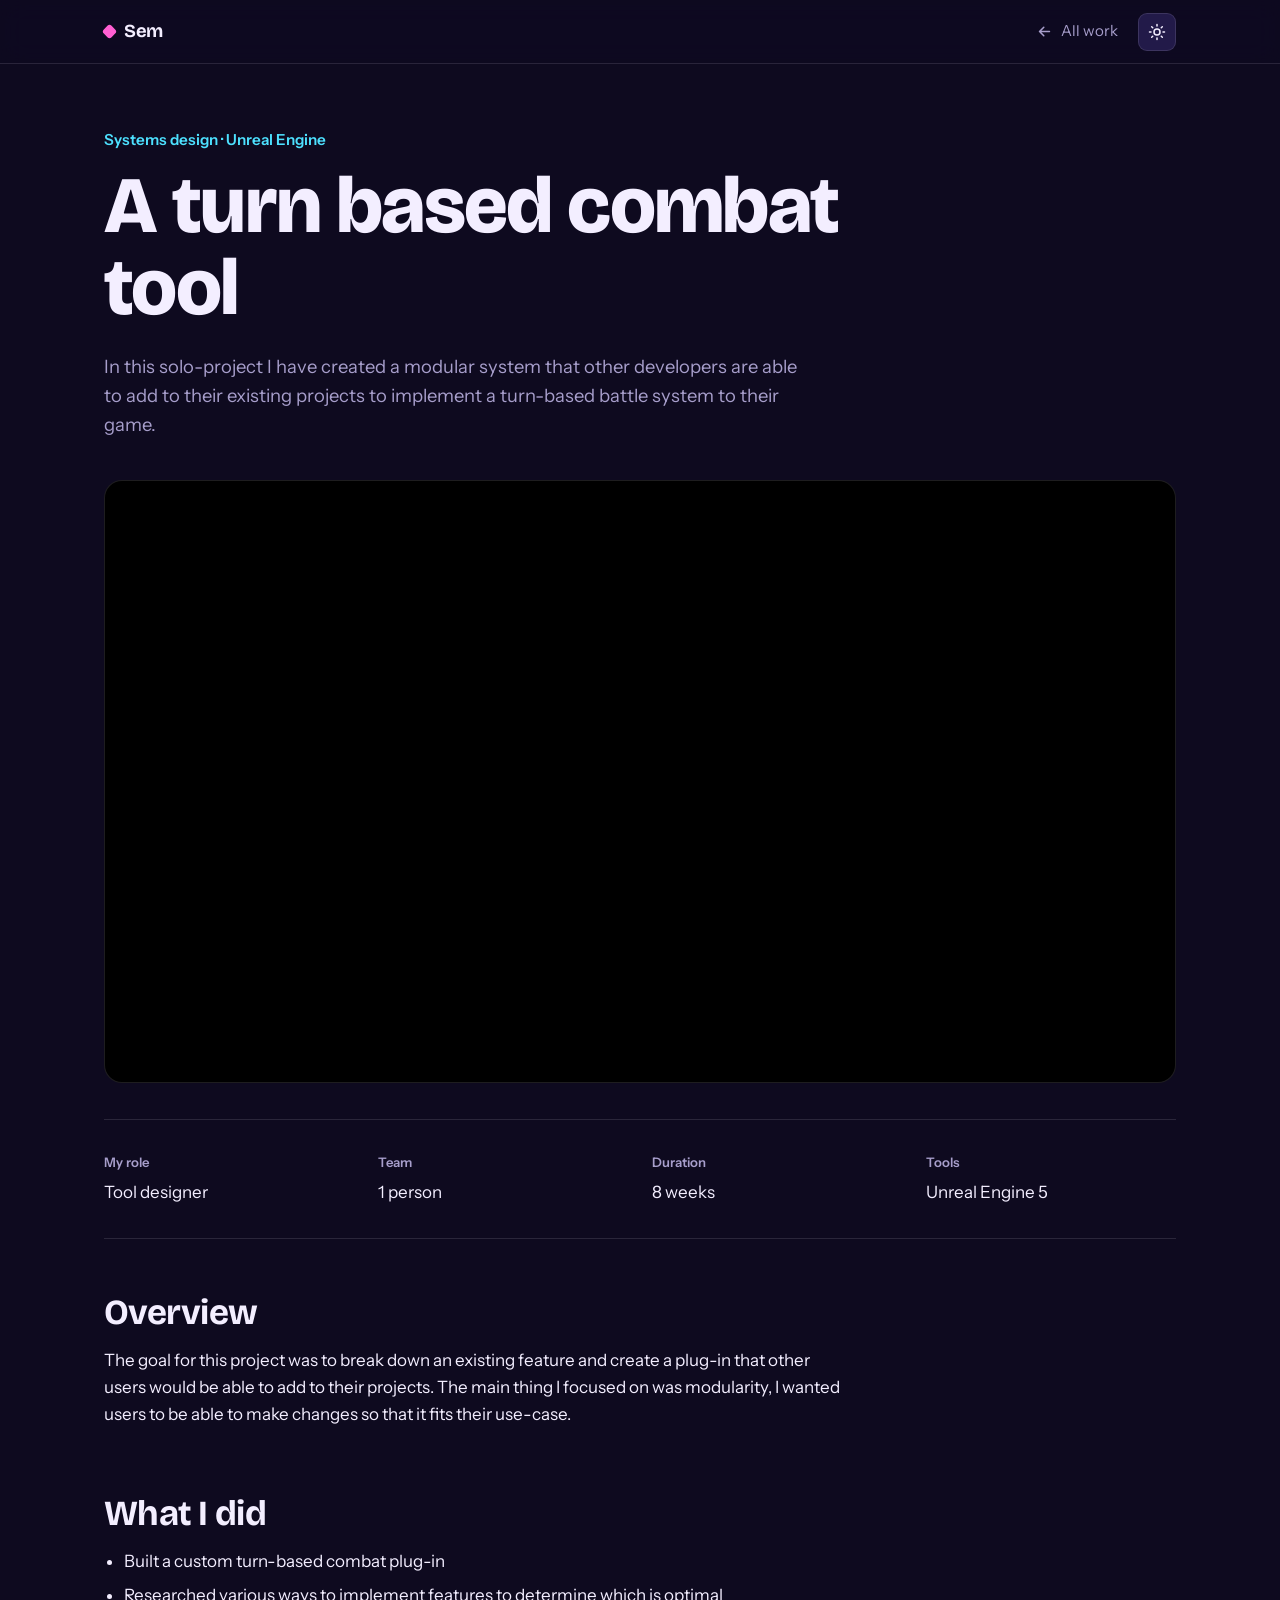
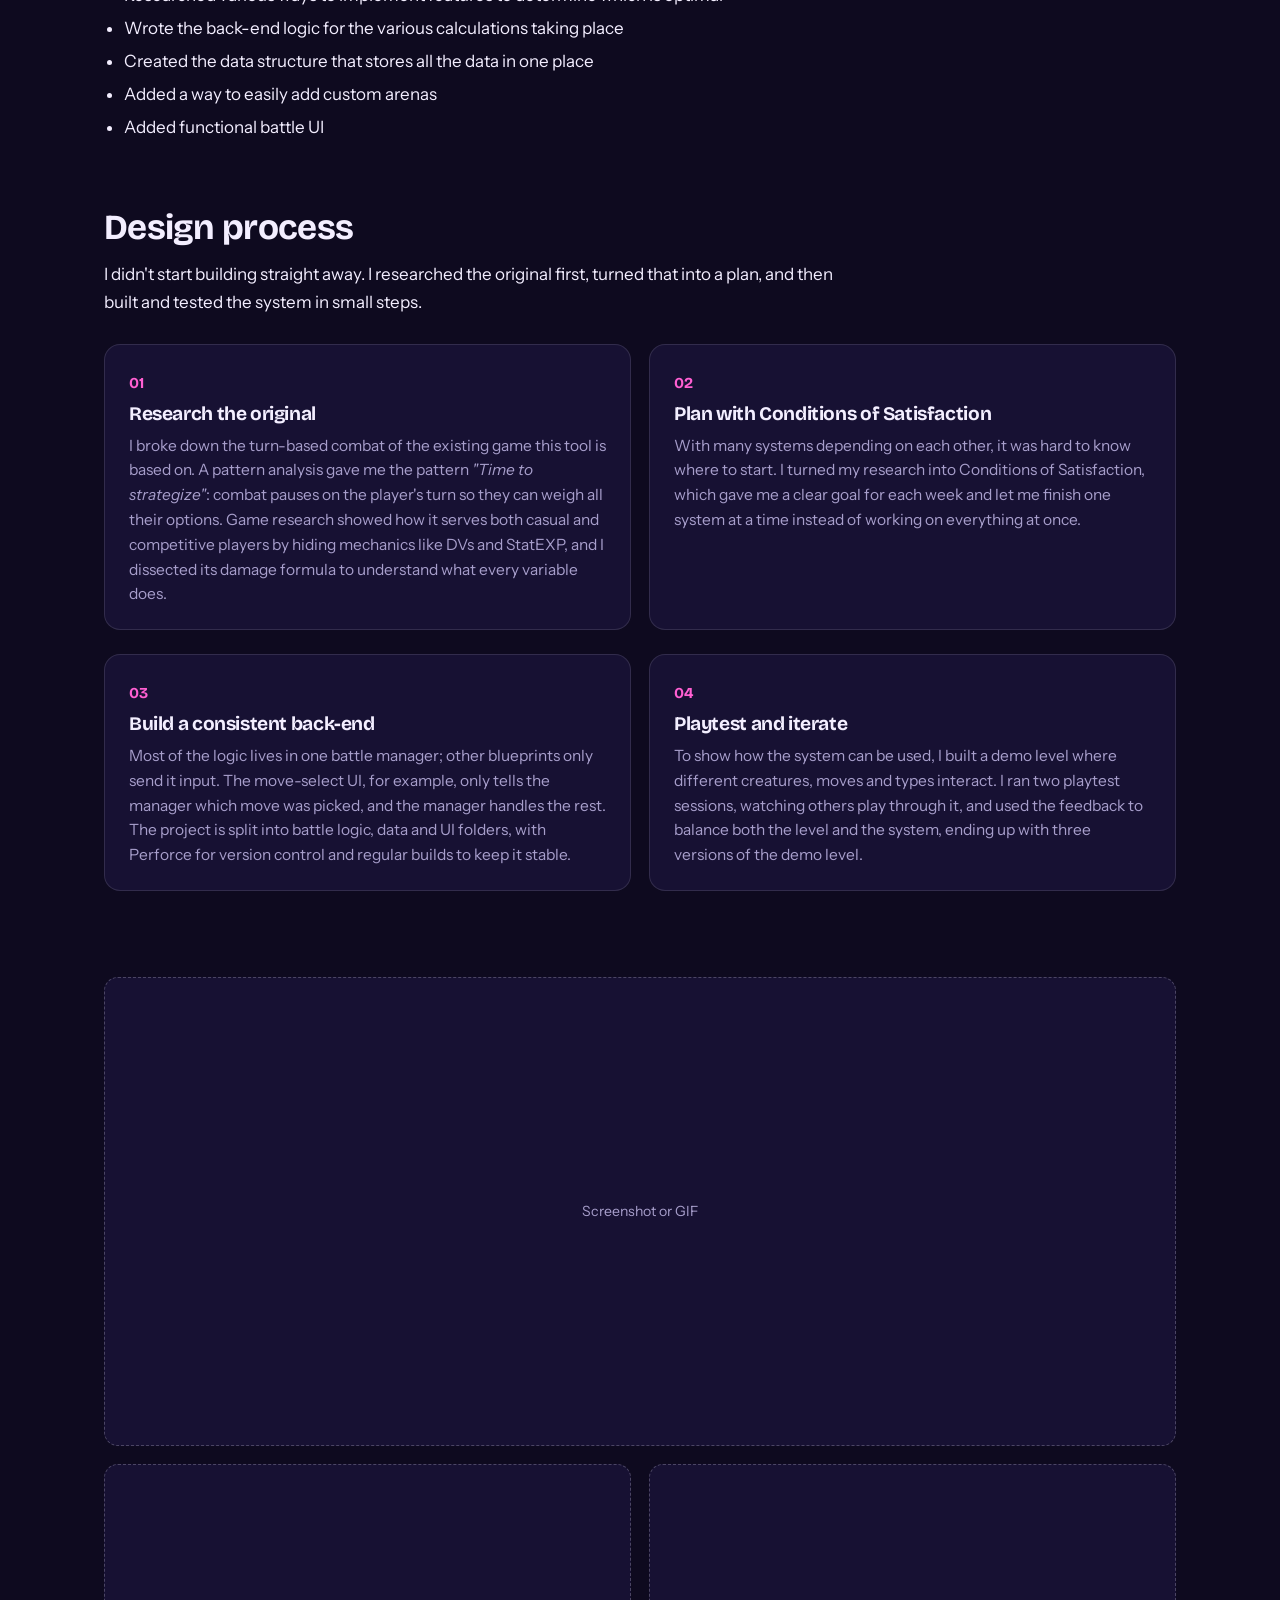
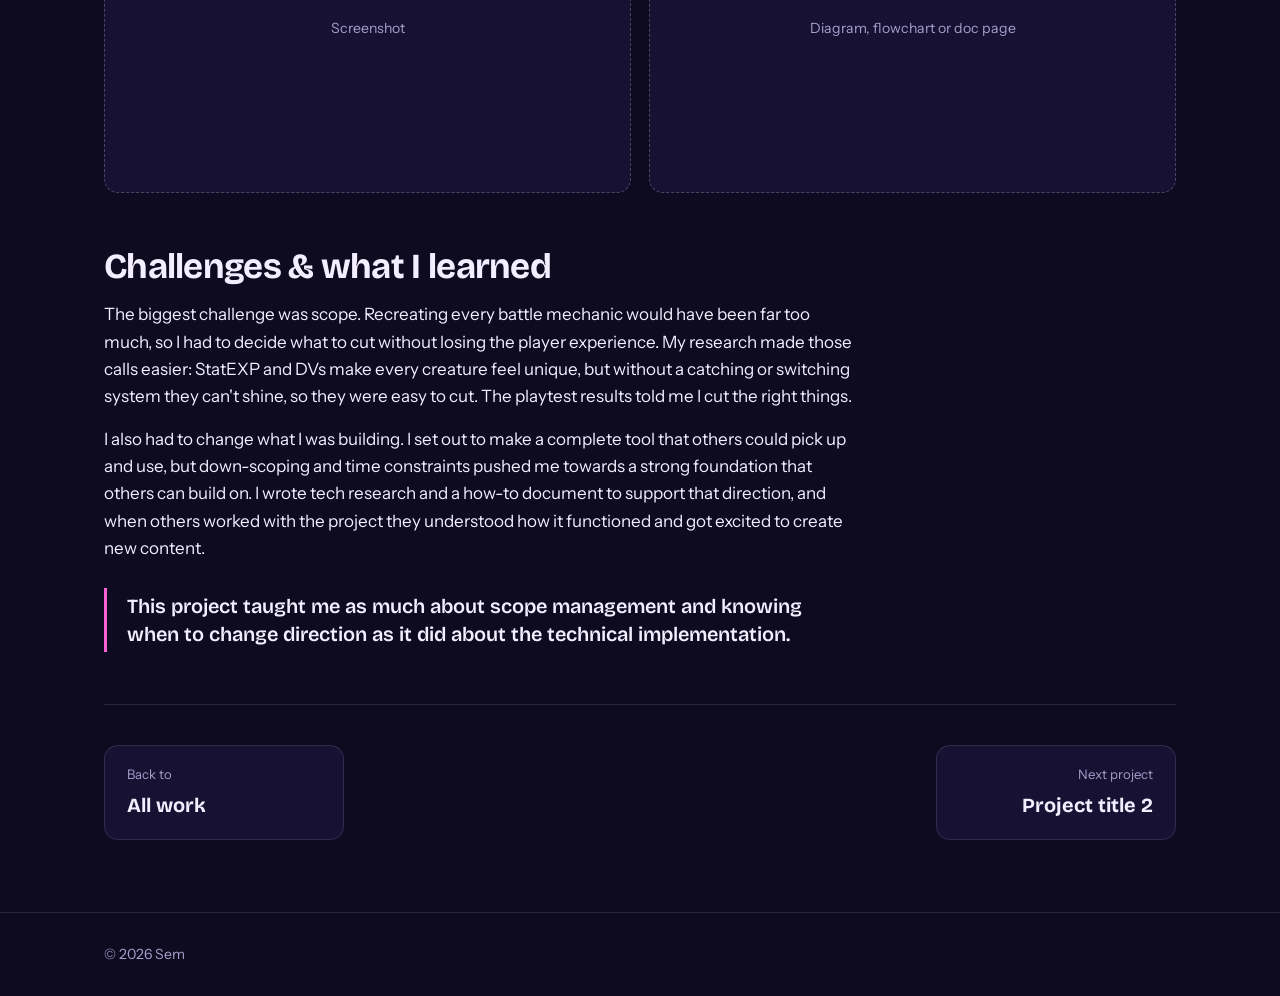
==== projects/project-1.html @ 0ec5f289 "Project 1: write Design process and Challenges sections Co-Authored-By: Claude Opus 5.5 <noreply@ant" ====
<!DOCTYPE html>
<html lang="en" data-theme="dark">
<head>
<meta charset="UTF-8">
<meta name="viewport" content="width=device-width, initial-scale=1, viewport-fit=cover">
<!-- [EDIT] tab title -->
<title>A turn based combat tool — Sem</title>
<link rel="preconnect" href="https://fonts.googleapis.com">
<link rel="preconnect" href="https://fonts.gstatic.com" crossorigin>
<link href="https://fonts.googleapis.com/css2?family=Bricolage+Grotesque:opsz,wght@12..96,400..800&family=Instrument+Sans:ital,wght@0,400..600;1,400..500&display=swap" rel="stylesheet">
<link rel="stylesheet" href="../style.css">
</head>
<body>

<nav class="nav">
  <div class="wrap">
    <a href="../index.html" class="brand"><span class="mark"></span>Sem</a>
    <div style="display:flex;align-items:center;gap:8px">
      <a href="../index.html#work" class="back"><svg viewBox="0 0 24 24" fill="none" stroke="currentColor" stroke-width="2.2" stroke-linecap="round" stroke-linejoin="round"><path d="M19 12H5M11 18l-6-6 6-6"/></svg>All work</a>
      <button class="theme-btn" id="themeBtn" aria-label="Switch colour theme" title="Switch theme"></button>
    </div>
  </div>
</nav>

<main class="wrap">

  <header class="p-hero">
    <!-- [EDIT] discipline / engine -->
    <span class="p-role">Systems design · Unreal Engine</span>
    <!-- [EDIT] project name -->
    <h1>A turn based combat tool</h1>
    <!-- [EDIT] one-paragraph pitch: what it is and why it's interesting -->
    <p class="p-intro">In this solo-project I have created a modular system that other developers are able to add to their existing projects to implement a turn-based battle system to their game.</p>
  </header>

  <!-- [EDIT] cover: replace the text with <img src="../images/project-1-cover.jpg" alt="...">
       or a YouTube embed: <iframe src="https://www.youtube.com/embed/VIDEO_ID" allowfullscreen></iframe> -->
  <div class="p-cover p-video">
    <iframe src="https://www.youtube-nocookie.com/embed/pBOzh8faXiA" title="Combat tool video" loading="lazy"
      allow="accelerometer; autoplay; clipboard-write; encrypted-media; gyroscope; picture-in-picture; web-share"
      referrerpolicy="strict-origin-when-cross-origin" allowfullscreen></iframe>
  </div>

  <!-- [EDIT] quick facts -->
  <div class="p-meta">
    <div><h4>My role</h4><p>Tool designer</p></div>
    <div><h4>Team</h4><p>1 person</p></div>
    <div><h4>Duration</h4><p>8 weeks</p></div>
    <div><h4>Tools</h4><p>Unreal Engine 5</p></div>
  </div>

  <div class="p-body">

    <section class="p-block">
      <h2>Overview</h2>
      <!-- [EDIT] -->
      <p>The goal for this project was to break down an existing feature and create a plug-in that other users would be able to add to their projects. The main thing I focused on was modularity, I wanted users to be able to make changes so that it fits their use-case.</p>
    </section>

    <section class="p-block">
      <h2>What I did</h2>
      <!-- [EDIT] be specific about your own contribution, especially on team projects -->
      <ul>
        <li>Built a custom turn-based combat plug-in</li>
        <li>Researched various ways to implement features to determine which is optimal</li>
        <li>Wrote the back-end logic for the various calculations taking place</li>
        <li>Created the data structure that stores all the data in one place</li>
        <li>Added a way to easily add custom arenas</li>
        <li>Added functional battle UI</li>
      </ul>
    </section>

    <section class="p-block p-wide">
      <h2>Design process</h2>
      <p>I didn't start building straight away. I researched the original first, turned that into a plan, and then built and tested the system in small steps.</p>
      <ol class="steps">
        <li class="step">
          <span class="step-num">01</span>
          <h3>Research the original</h3>
          <p>I broke down the turn-based combat of the existing game this tool is based on. A pattern analysis gave me the pattern <em>"Time to strategize"</em>: combat pauses on the player's turn so they can weigh all their options. Game research showed how it serves both casual and competitive players by hiding mechanics like DVs and StatEXP, and I dissected its damage formula to understand what every variable does.</p>
        </li>
        <li class="step">
          <span class="step-num">02</span>
          <h3>Plan with Conditions of Satisfaction</h3>
          <p>With many systems depending on each other, it was hard to know where to start. I turned my research into Conditions of Satisfaction, which gave me a clear goal for each week and let me finish one system at a time instead of working on everything at once.</p>
        </li>
        <li class="step">
          <span class="step-num">03</span>
          <h3>Build a consistent back-end</h3>
          <p>Most of the logic lives in one battle manager; other blueprints only send it input. The move-select UI, for example, only tells the manager which move was picked, and the manager handles the rest. The project is split into battle logic, data and UI folders, with Perforce for version control and regular builds to keep it stable.</p>
        </li>
        <li class="step">
          <span class="step-num">04</span>
          <h3>Playtest and iterate</h3>
          <p>To show how the system can be used, I built a demo level where different creatures, moves and types interact. I ran two playtest sessions, watching others play through it, and used the feedback to balance both the level and the system, ending up with three versions of the demo level.</p>
        </li>
      </ol>
    </section>

  </div>

  <!-- [EDIT] screenshots: replace each placeholder text with <img src="../images/..." alt="..."> -->
  <div class="gallery">
    <div class="shot wide">Screenshot or GIF</div>
    <div class="shot">Screenshot</div>
    <div class="shot">Diagram, flowchart or doc page</div>
  </div>

  <section class="p-block">
    <h2>Challenges &amp; what I learned</h2>
    <!-- [EDIT] -->
    <p>The biggest challenge was scope. Recreating every battle mechanic would have been far too much, so I had to decide what to cut without losing the player experience. My research made those calls easier: StatEXP and DVs make every creature feel unique, but without a catching or switching system they can't shine, so they were easy to cut. The playtest results told me I cut the right things.</p>
    <p>I also had to change what I was building. I set out to make a complete tool that others could pick up and use, but down-scoping and time constraints pushed me towards a strong foundation that others can build on. I wrote tech research and a how-to document to support that direction, and when others worked with the project they understood how it functioned and got excited to create new content.</p>
    <blockquote class="takeaway">This project taught me as much about scope management and knowing when to change direction as it did about the technical implementation.</blockquote>
  </section>

  <div class="next">
    <a href="../index.html#work"><small>Back to</small><strong>All work</strong></a>
    <a href="project-2.html" style="text-align:right"><small>Next project</small><strong>Project title 2</strong></a>
  </div>

</main>

<footer class="footer">
  <div class="wrap"><span>© <span id="year"></span> Sem</span></div>
</footer>

<script>
(function(){
  var root=document.documentElement, btn=document.getElementById('themeBtn');
  var sun='<svg viewBox="0 0 24 24" fill="none" stroke="currentColor" stroke-width="2" stroke-linecap="round"><circle cx="12" cy="12" r="4"/><path d="M12 2v2M12 20v2M4.9 4.9l1.4 1.4M17.7 17.7l1.4 1.4M2 12h2M20 12h2M4.9 19.1l1.4-1.4M17.7 6.3l1.4-1.4"/></svg>';
  var moon='<svg viewBox="0 0 24 24" fill="none" stroke="currentColor" stroke-width="2" stroke-linecap="round" stroke-linejoin="round"><path d="M21 12.8A9 9 0 1 1 11.2 3a7 7 0 0 0 9.8 9.8Z"/></svg>';
  function cur(){return root.getAttribute('data-theme')||(matchMedia('(prefers-color-scheme: dark)').matches?'dark':'light');}
  function paint(){btn.innerHTML=cur()==='dark'?sun:moon;}
  try{var s=localStorage.getItem('theme');if(s)root.setAttribute('data-theme',s);}catch(e){}
  paint();
  btn.addEventListener('click',function(){var n=cur()==='dark'?'light':'dark';root.setAttribute('data-theme',n);try{localStorage.setItem('theme',n);}catch(e){}paint();});
  document.getElementById('year').textContent=new Date().getFullYear();
})();
</script>
</body>
</html>
---- style.css ----
/* ---------- Theme tokens ---------- */
:root{
  /* light is the base */
  --ink:#f6f3ff;
  --surface:#ffffff;
  --surface-2:#ece6fb;
  --text:#1a1433;
  --muted:#645c85;
  --line:rgba(26,20,51,.12);
  --line-strong:rgba(26,20,51,.22);
  --accent:#c21b8f;
  --accent-2:#07708a;
  --accent-ink:#ffffff;
  --dot:rgba(194,27,143,.5);
  --dot-dim:rgba(26,20,51,.14);

  --font-display:"Bricolage Grotesque",system-ui,sans-serif;
  --font-body:"Instrument Sans",system-ui,sans-serif;
  --wrap:1120px;
  --nav-h:64px;
}
@media (prefers-color-scheme:dark){
  :root:not([data-theme="light"]){
    --ink:#0e0a1f;
    --surface:#171133;
    --surface-2:#221a49;
    --text:#f3eeff;
    --muted:#a79ecb;
    --line:rgba(243,238,255,.12);
    --line-strong:rgba(243,238,255,.24);
    --accent:#ff5fd2;
    --accent-2:#4de1ff;
    --accent-ink:#0e0a1f;
    --dot:rgba(255,95,210,.6);
    --dot-dim:rgba(243,238,255,.13);
  }
}
:root[data-theme="dark"]{
  --ink:#0e0a1f;
  --surface:#171133;
  --surface-2:#221a49;
  --text:#f3eeff;
  --muted:#a79ecb;
  --line:rgba(243,238,255,.12);
  --line-strong:rgba(243,238,255,.24);
  --accent:#ff5fd2;
  --accent-2:#4de1ff;
  --accent-ink:#0e0a1f;
  --dot:rgba(255,95,210,.6);
  --dot-dim:rgba(243,238,255,.13);
}

/* ---------- Base ---------- */
*{box-sizing:border-box}
:root{
  box-sizing:border-box;
  padding-top:env(safe-area-inset-top,0px);
  padding-bottom:env(safe-area-inset-bottom,0px);
}
html{scroll-behavior:smooth;scroll-padding-top:calc(var(--nav-h) + env(safe-area-inset-top,0px) + 8px);-webkit-text-size-adjust:100%}
body{
  margin:0;
  background:var(--ink);
  color:var(--text);
  font-family:var(--font-body);
  font-size:17px;
  line-height:1.6;
  -webkit-font-smoothing:antialiased;
  overflow-x:hidden;
}
h1,h2,h3{font-family:var(--font-display);font-weight:700;line-height:1.02;letter-spacing:-.02em;margin:0}
a{color:inherit;text-decoration:none}
img{max-width:100%}
.wrap{width:100%;max-width:var(--wrap);margin:0 auto;padding:0 24px}
::selection{background:var(--accent);color:var(--accent-ink)}
:focus-visible{outline:2.5px solid var(--accent-2);outline-offset:3px;border-radius:4px}

/* ---------- Nav ---------- */
.nav{
  position:sticky;top:env(safe-area-inset-top,0px);z-index:50;
  height:var(--nav-h);
  display:flex;align-items:center;
  backdrop-filter:saturate(140%) blur(12px);
  -webkit-backdrop-filter:saturate(140%) blur(12px);
  background:color-mix(in srgb,var(--ink) 78%,transparent);
  border-bottom:1px solid var(--line);
}
.nav .wrap{display:flex;align-items:center;justify-content:space-between;gap:16px}
.brand{font-family:var(--font-display);font-weight:700;font-size:1.15rem;letter-spacing:-.02em;display:flex;align-items:center;gap:9px}
.brand .mark{width:11px;height:11px;border-radius:3px;background:var(--accent);transform:rotate(45deg)}
.nav-links{display:flex;align-items:center;gap:4px}
.nav-links a{
  font-size:.94rem;color:var(--muted);padding:8px 12px;border-radius:8px;transition:color .18s,background .18s;
}
.nav-links a:hover{color:var(--text);background:var(--surface-2)}
.nav-links a.active{color:var(--text)}
.nav-links a.active::after{content:"";display:block;height:2px;margin-top:3px;border-radius:2px;background:var(--accent)}
.theme-btn{
  display:grid;place-items:center;width:38px;height:38px;border-radius:9px;cursor:pointer;
  background:var(--surface-2);border:1px solid var(--line);color:var(--text);
  transition:border-color .18s,transform .1s;
}
.theme-btn:hover{border-color:var(--line-strong)}
.theme-btn:active{transform:scale(.94)}
.theme-btn svg{width:18px;height:18px}
.nav-toggle{display:none}

/* ---------- Hero ---------- */
.hero{position:relative;min-height:calc(100svh - var(--nav-h));display:flex;align-items:center;overflow:hidden}
#grid{position:absolute;inset:0;width:100%;height:100%;z-index:0;opacity:.9}
.hero .wrap{position:relative;z-index:1;padding-top:48px;padding-bottom:64px}
.hero-avail{
  display:inline-flex;align-items:center;gap:9px;font-size:.86rem;color:var(--muted);
  background:color-mix(in srgb,var(--surface) 70%,transparent);border:1px solid var(--line);
  padding:6px 13px 6px 11px;border-radius:100px;margin-bottom:26px;
}
.hero-avail .pulse{width:8px;height:8px;border-radius:50%;background:#37c26a;box-shadow:0 0 0 0 rgba(55,194,106,.5);animation:pulse 2.4s infinite}
@keyframes pulse{0%{box-shadow:0 0 0 0 rgba(55,194,106,.5)}70%{box-shadow:0 0 0 7px rgba(55,194,106,0)}100%{box-shadow:0 0 0 0 rgba(55,194,106,0)}}
.hero h1{font-size:clamp(3rem,10.5vw,6.6rem);font-weight:800;max-width:12ch}
.hero h1 .role{display:block;color:var(--accent);font-size:clamp(1.6rem,4.7vw,2.9rem);font-weight:600;margin-top:.15em;letter-spacing:-.01em}
.hero-sub{max-width:52ch;color:var(--muted);font-size:1.12rem;margin:26px 0 34px}
.cta-row{display:flex;flex-wrap:wrap;gap:14px}
.btn{
  display:inline-flex;align-items:center;gap:9px;font-family:var(--font-body);font-weight:600;font-size:1rem;
  padding:13px 22px;border-radius:11px;cursor:pointer;border:1px solid transparent;transition:transform .1s,background .18s,border-color .18s;
}
.btn:active{transform:translateY(1px)}
.btn-primary{background:var(--accent);color:var(--accent-ink)}
.btn-primary:hover{background:color-mix(in srgb,var(--accent) 85%,var(--text))}
.btn-ghost{background:transparent;color:var(--text);border-color:var(--line-strong)}
.btn-ghost:hover{border-color:var(--accent);color:var(--accent)}

/* ---------- Section shell ---------- */
.section{padding:96px 0;border-top:1px solid var(--line)}
.section-head{display:flex;align-items:baseline;gap:16px;margin-bottom:44px;flex-wrap:wrap}
.section-num{font-family:var(--font-display);font-weight:700;color:var(--accent-2);font-size:1rem;padding-top:.4em}
.section-head h2{font-size:clamp(2rem,5vw,3.1rem)}

/* ---------- About ---------- */
.about-grid{display:grid;grid-template-columns:300px 1fr;gap:56px;align-items:start}
.portrait{
  position:relative;aspect-ratio:4/5;border-radius:16px;overflow:hidden;border:1px solid var(--line);
  background:
    radial-gradient(120% 90% at 20% 0%,color-mix(in srgb,var(--accent) 32%,transparent),transparent 60%),
    radial-gradient(120% 90% at 100% 100%,color-mix(in srgb,var(--accent-2) 34%,transparent),transparent 55%),
    var(--surface-2);
  display:grid;place-items:center;
}
.portrait img{position:absolute;inset:0;width:100%;height:100%;object-fit:cover;object-position:center}
.portrait .initials{font-family:var(--font-display);font-weight:800;font-size:4.4rem;color:color-mix(in srgb,var(--text) 40%,transparent)}
.portrait .hint{position:absolute;bottom:12px;left:0;right:0;text-align:center;font-size:.78rem;color:var(--muted)}
.about-body p{margin:0 0 18px;max-width:62ch}
.about-body p:last-of-type{margin-bottom:0}
.lead{font-size:1.05rem;color:var(--text)}
/* opening line: scales with the text column so it stays on one line (wraps only on phones) */
.about-body{container-type:inline-size}
.lead-open{display:block;font-size:max(1.1rem,min(1.2rem,2.65cqi));font-weight:500;line-height:1.35;margin-bottom:6px}
.facts{display:grid;grid-template-columns:1fr 1fr;gap:22px 40px;margin-top:34px;padding-top:30px;border-top:1px solid var(--line)}
.fact h4{font-family:var(--font-body);font-weight:600;font-size:.82rem;color:var(--muted);margin:0 0 10px;text-transform:none;letter-spacing:0}
.fact ul{list-style:none;margin:0;padding:0;display:flex;flex-wrap:wrap;gap:8px}
.fact li{font-size:.9rem;background:var(--surface);border:1px solid var(--line);padding:5px 11px;border-radius:8px}
.fact .single{font-size:1rem;color:var(--text)}

/* ---------- Projects ---------- */
.work-grid{display:grid;grid-template-columns:repeat(2,1fr);gap:26px}
.card{
  display:flex;flex-direction:column;border:1px solid var(--line);border-radius:16px;overflow:hidden;
  background:var(--surface);transition:border-color .2s,transform .2s;
}
.card:hover{border-color:var(--line-strong);transform:translateY(-3px)}
.card:hover .thumb .go{opacity:1;transform:translate(0,0)}
.thumb{position:relative;aspect-ratio:16/10;overflow:hidden}
.thumb .go{
  position:absolute;bottom:14px;right:14px;width:42px;height:42px;border-radius:50%;
  background:var(--accent);color:var(--accent-ink);display:grid;place-items:center;
  opacity:0;transform:translate(6px,6px);transition:opacity .22s,transform .22s;
}
.thumb .go svg{width:18px;height:18px}
/* varied thumbnail treatments so cards don't read as identical */
.t1{background:radial-gradient(130% 110% at 15% 15%,#ff5fd2 0%,transparent 55%),radial-gradient(120% 120% at 100% 100%,#4de1ff 0%,transparent 60%),#221a49}
.t2{background:conic-gradient(from 210deg at 70% 30%,#4de1ff,#ff5fd2,#ffa3e6,#4de1ff);filter:saturate(1.05)}
.t3{background:linear-gradient(135deg,#1e3a64,#171133);position:relative}
.t3::after{content:"";position:absolute;inset:0;background-image:radial-gradient(rgba(255,95,210,.45) 1.4px,transparent 1.5px);background-size:16px 16px}
.t4{background:linear-gradient(160deg,#4a1a5e,#171133);position:relative}
.t4::after{content:"";position:absolute;inset:0;background-image:linear-gradient(rgba(77,225,255,.35) 1px,transparent 1px),linear-gradient(90deg,rgba(77,225,255,.35) 1px,transparent 1px);background-size:26px 26px;mask:radial-gradient(120% 90% at 30% 20%,#000,transparent 75%)}
.card-body{padding:22px 22px 24px;display:flex;flex-direction:column;gap:11px;flex:1}
.card-role{font-size:.82rem;color:var(--accent-2);font-weight:600}
.card h3{font-size:1.4rem}
.card p{margin:0;color:var(--muted);font-size:.97rem}
.tags{display:flex;flex-wrap:wrap;gap:7px;margin-top:auto;padding-top:6px}
.tag{font-size:.78rem;color:var(--muted);border:1px solid var(--line);padding:3px 9px;border-radius:6px}

/* ---------- Contact ---------- */
/* ---------- Timeline (newest at top; the line fades out above the latest step) ---------- */
.timeline{list-style:none;margin:0;padding:88px 0 0;position:relative;max-width:720px}
.timeline::before{
  content:"";position:absolute;left:6.5px;top:0;bottom:12px;width:3px;border-radius:3px;
  background:linear-gradient(to bottom,var(--accent),var(--accent-2));
  -webkit-mask-image:linear-gradient(to bottom,transparent,#000 88px);mask-image:linear-gradient(to bottom,transparent,#000 88px);
}
.tl-item{position:relative;padding:0 0 44px 44px}
.tl-item:last-child{padding-bottom:0}
.tl-item::before{
  content:"";position:absolute;left:0;top:4px;width:16px;height:16px;border-radius:50%;
  background:var(--ink);border:2px solid var(--accent-2);
}
.tl-item.now::before{background:var(--accent);border-color:var(--accent);box-shadow:0 0 0 5px color-mix(in srgb,var(--accent) 22%,transparent)}
.tl-date{font-family:var(--font-display);font-weight:700;color:var(--accent);font-size:.95rem}
.tl-type{margin-left:10px;font-size:.75rem;color:var(--muted);border:1px solid var(--line);padding:2px 9px;border-radius:999px;vertical-align:2px}
.tl-item h3{font-size:1.35rem;margin:8px 0 4px}
.tl-org{color:var(--text);margin:0 0 8px;font-weight:500}
.tl-item p:last-child{color:var(--muted);margin:0;max-width:60ch}

.contact{text-align:center}
.contact h2{font-size:clamp(2.2rem,6.5vw,4rem);max-width:34ch;margin:0 auto 18px}
.contact p{color:var(--muted);max-width:60ch;margin:0 auto 34px;font-size:1.08rem}
.socials{display:flex;flex-wrap:wrap;justify-content:center;gap:12px}
.social{
  display:inline-flex;align-items:center;gap:10px;padding:11px 18px;border-radius:11px;
  border:1px solid var(--line);background:var(--surface);font-weight:600;font-size:.96rem;
  transition:border-color .18s,color .18s,transform .1s;
}
.social:hover{border-color:var(--accent);color:var(--accent)}
.social:active{transform:translateY(1px)}
.social svg{width:19px;height:19px;flex:none}

/* ---------- Footer ---------- */
.footer{border-top:1px solid var(--line);padding:30px 0;color:var(--muted);font-size:.88rem}
.footer .wrap{display:flex;justify-content:space-between;align-items:center;flex-wrap:wrap;gap:10px}

/* ---------- Responsive ---------- */
@media (max-width:820px){
  .about-grid{grid-template-columns:1fr;gap:34px}
  .portrait{max-width:280px}
  .work-grid{grid-template-columns:1fr}
  .nav-links{display:none}
  .nav-links.open{
    display:flex;flex-direction:column;position:absolute;top:calc(var(--nav-h) + env(safe-area-inset-top,0px));left:0;right:0;
    background:var(--ink);border-bottom:1px solid var(--line);padding:12px 24px 20px;gap:2px;align-items:stretch;
  }
  .nav-links.open a{padding:12px}
  .nav-links.open a.active::after{display:none}
  .nav-toggle{display:grid;place-items:center;width:38px;height:38px;border-radius:9px;background:var(--surface-2);border:1px solid var(--line);color:var(--text);cursor:pointer}
  .nav-toggle svg{width:20px;height:20px}
  .section{padding:72px 0}
  .facts{grid-template-columns:1fr}
}
@media (prefers-reduced-motion:reduce){
  html{scroll-behavior:auto}
  *{animation-duration:.001ms !important;transition-duration:.001ms !important}
}

/* =========================================================
   PROJECT PAGES
   ========================================================= */
.back{display:inline-flex;align-items:center;gap:8px;color:var(--muted);font-size:.94rem;padding:8px 12px;border-radius:8px}
.back:hover{color:var(--text);background:var(--surface-2)}
.back svg{width:17px;height:17px}
.p-hero{padding:64px 0 40px}
.p-role{color:var(--accent-2);font-weight:600;font-size:.95rem;margin-bottom:14px;display:block}
.p-hero h1{font-size:clamp(2.6rem,8vw,5rem);font-weight:800;max-width:16ch}
.p-intro{color:var(--muted);font-size:1.15rem;max-width:58ch;margin:22px 0 0}
.p-cover{aspect-ratio:16/8;border-radius:18px;border:1px solid var(--line);overflow:hidden;display:grid;place-items:center;color:rgba(255,255,255,.75);font-size:.9rem}
.p-cover img,.p-cover video,.p-cover iframe{width:100%;height:100%;object-fit:cover;border:0;display:block}
.p-cover.p-video{aspect-ratio:16/9;background:#000}
.p-meta{display:grid;grid-template-columns:repeat(4,1fr);gap:24px;padding:32px 0;margin-top:36px;border-top:1px solid var(--line);border-bottom:1px solid var(--line)}
.p-meta h4{font-family:var(--font-body);font-size:.82rem;font-weight:600;color:var(--muted);margin:0 0 6px}
.p-meta p{margin:0}
.p-body{display:grid;grid-template-columns:1fr;gap:0;padding:56px 0 24px}
.p-block{max-width:68ch;margin:0 0 52px}
.p-block h2{font-size:clamp(1.6rem,3.6vw,2.2rem);margin-bottom:16px}
.p-block p{margin:0 0 16px}
.p-block ul{margin:0 0 16px;padding-left:1.2em}
.p-block li{margin-bottom:6px}
.p-block.p-wide{max-width:none}
.p-block.p-wide>p{max-width:68ch}
.steps{list-style:none;margin:28px 0 0;padding:0;display:grid;grid-template-columns:repeat(2,1fr);gap:18px}
.step{background:var(--surface);border:1px solid var(--line);border-radius:16px;padding:24px 24px 22px;margin:0}
.step-num{font-family:var(--font-display);font-weight:700;color:var(--accent);font-size:.95rem}
.step h3{font-size:1.2rem;margin:8px 0 10px}
.step p{margin:0;color:var(--muted);font-size:.97rem}
.takeaway{margin:26px 0 0;padding:4px 0 4px 20px;border-left:3px solid var(--accent);font-family:var(--font-display);font-weight:600;font-size:1.25rem;line-height:1.4;color:var(--text)}
@media (max-width:760px){.steps{grid-template-columns:1fr}}
.gallery{display:grid;grid-template-columns:repeat(2,1fr);gap:18px;margin:4px 0 56px}
.shot{aspect-ratio:16/10;border-radius:14px;border:1px dashed var(--line-strong);background:var(--surface);display:grid;place-items:center;color:var(--muted);font-size:.88rem;overflow:hidden}
.shot img{width:100%;height:100%;object-fit:cover;display:block}
.shot.wide{grid-column:1/-1;aspect-ratio:16/7}
.p-actions{display:flex;flex-wrap:wrap;gap:14px;margin-top:8px}
.next{display:flex;justify-content:space-between;align-items:center;gap:20px;flex-wrap:wrap;padding:40px 0 72px;border-top:1px solid var(--line)}
.next a{display:block;border:1px solid var(--line);background:var(--surface);border-radius:14px;padding:18px 22px;transition:border-color .18s;min-width:240px}
.next a:hover{border-color:var(--accent)}
.next small{display:block;color:var(--muted);font-size:.82rem;margin-bottom:4px}
.next strong{font-family:var(--font-display);font-size:1.25rem}
@media (max-width:820px){
  .p-meta{grid-template-columns:1fr 1fr}
  .gallery{grid-template-columns:1fr}
  .next a{width:100%}
}
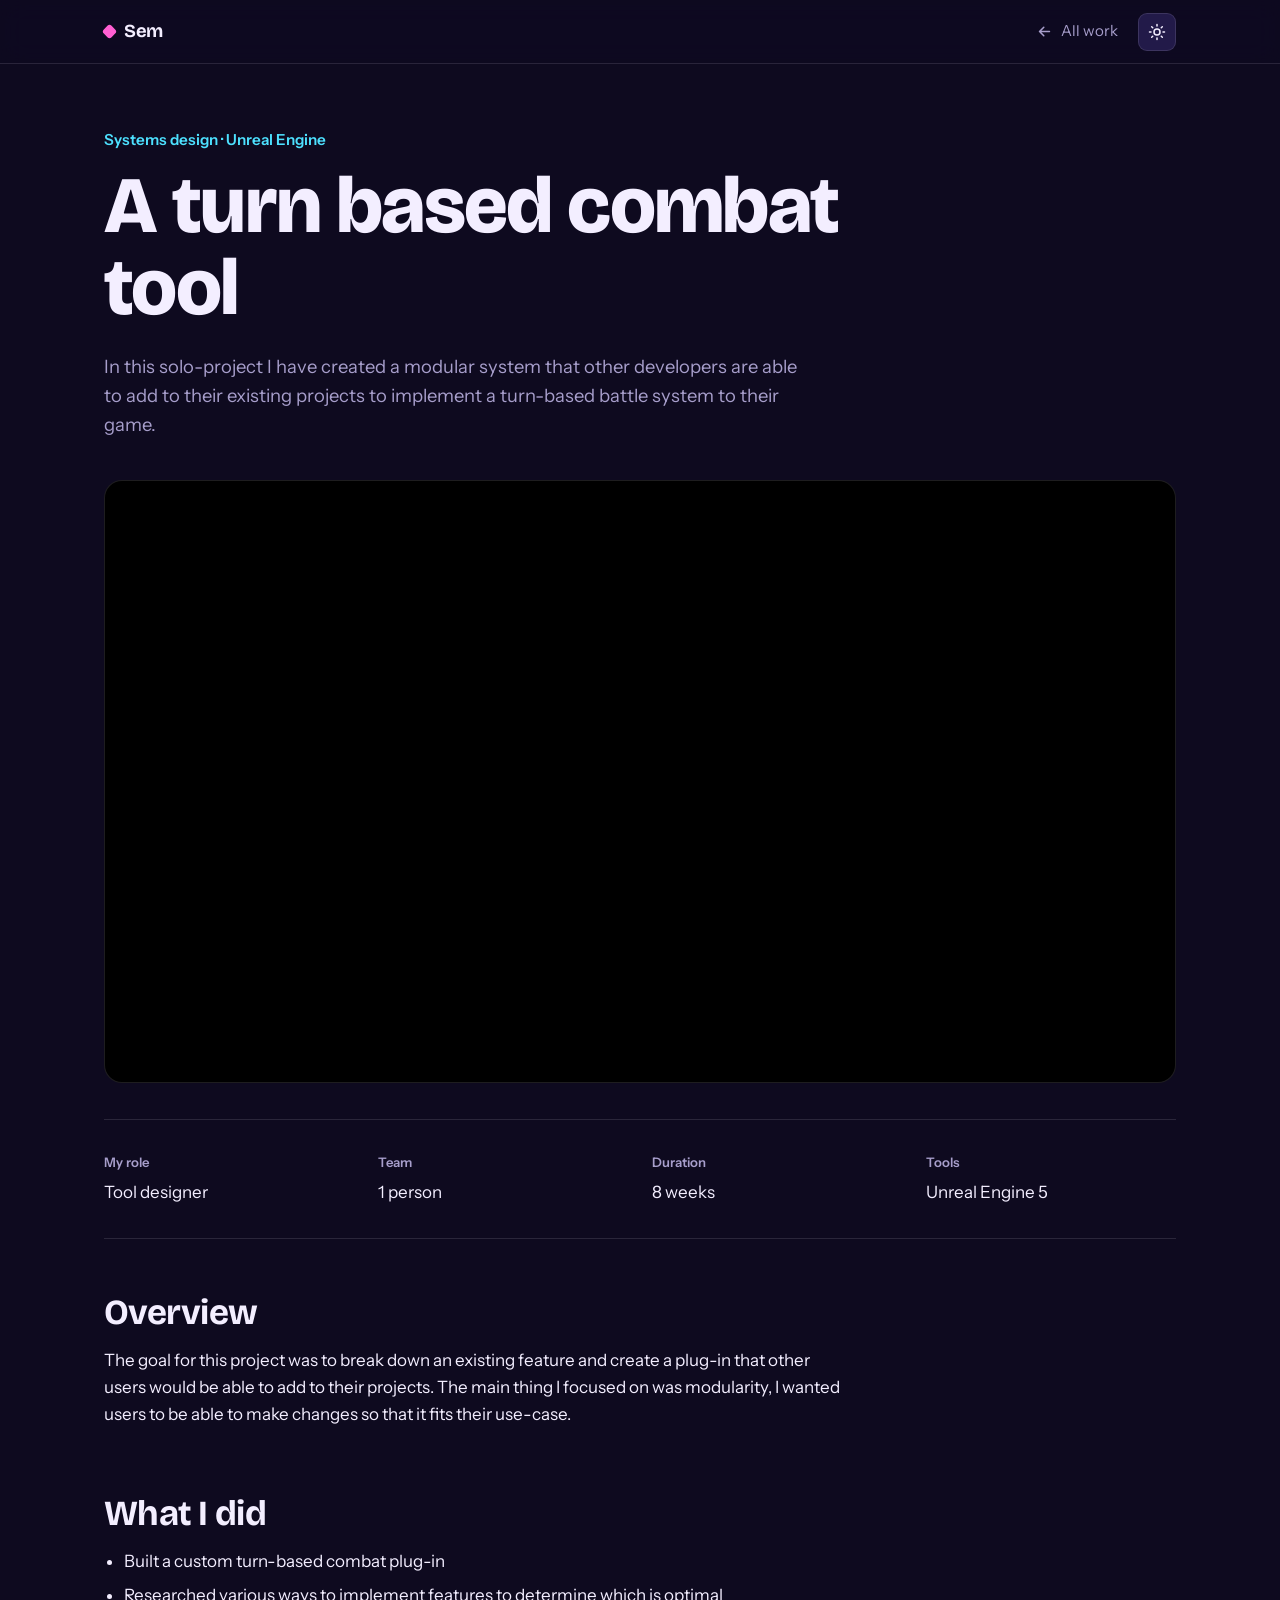
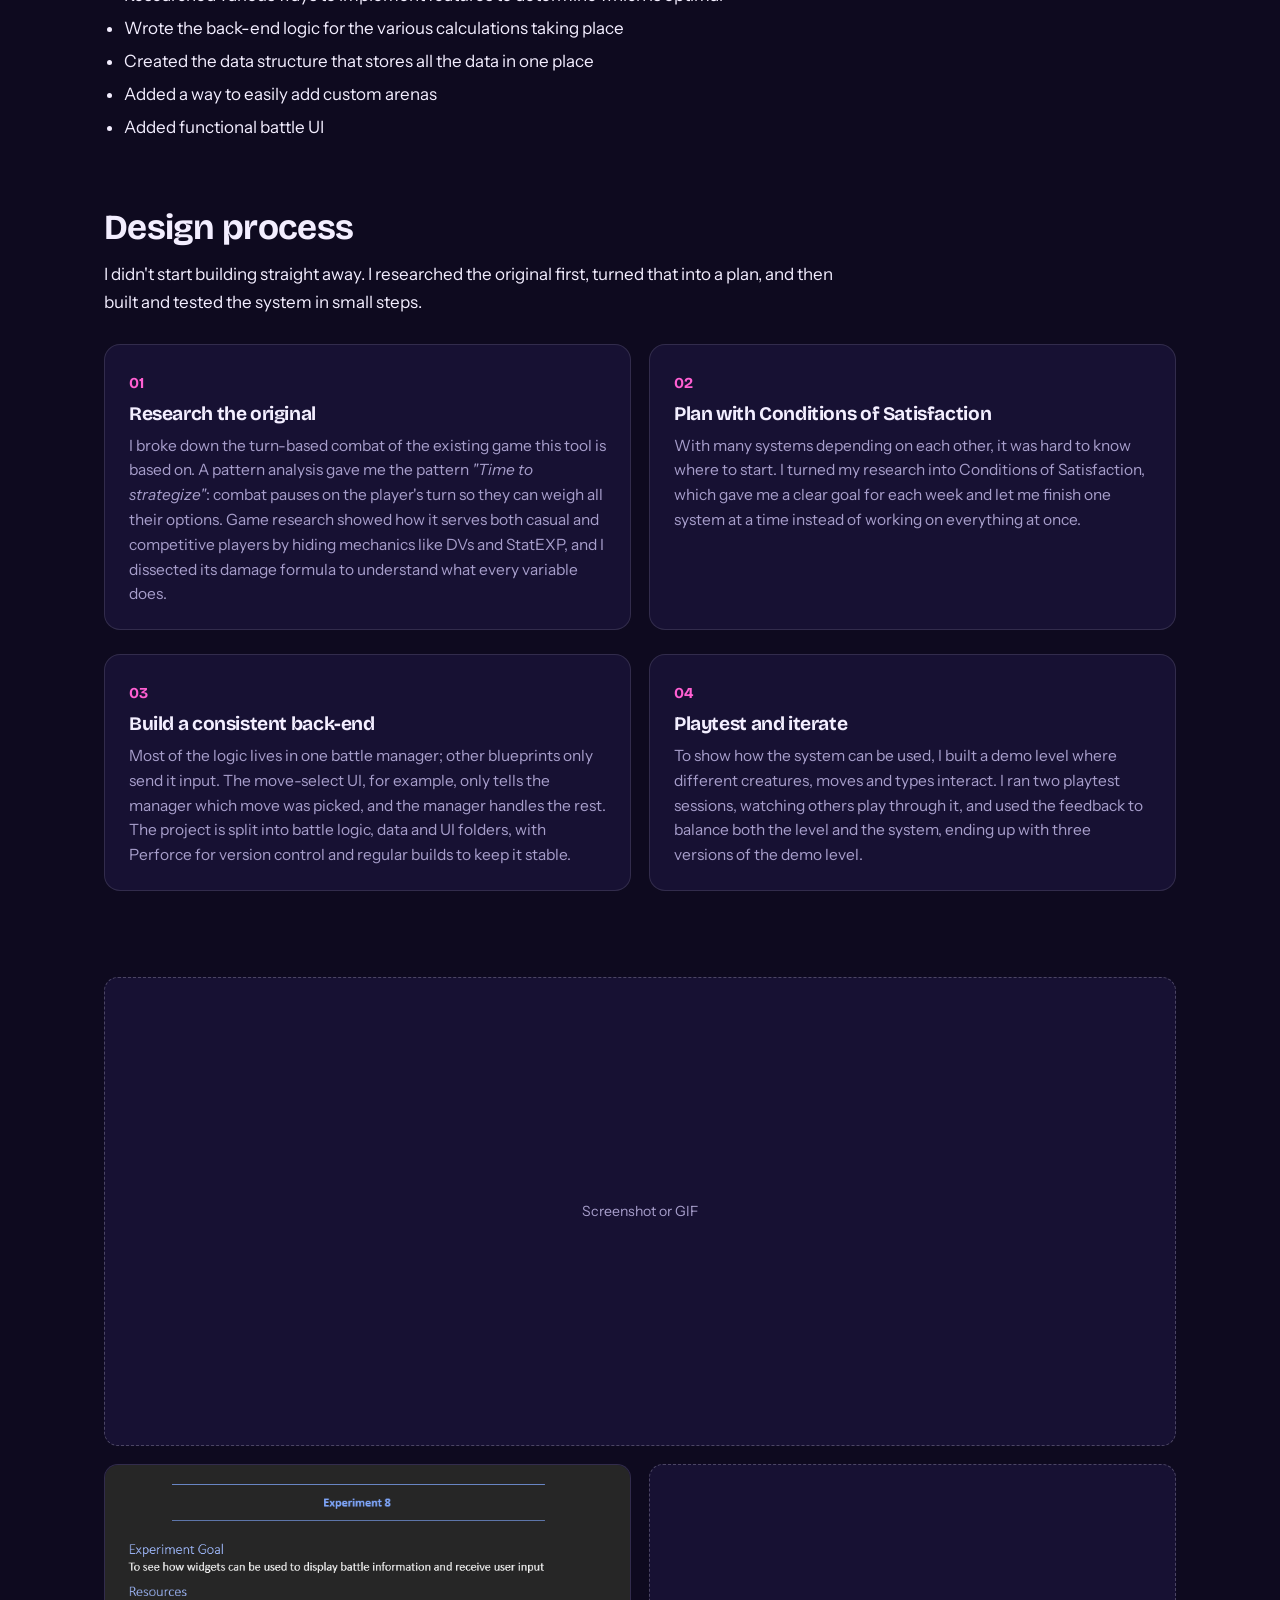
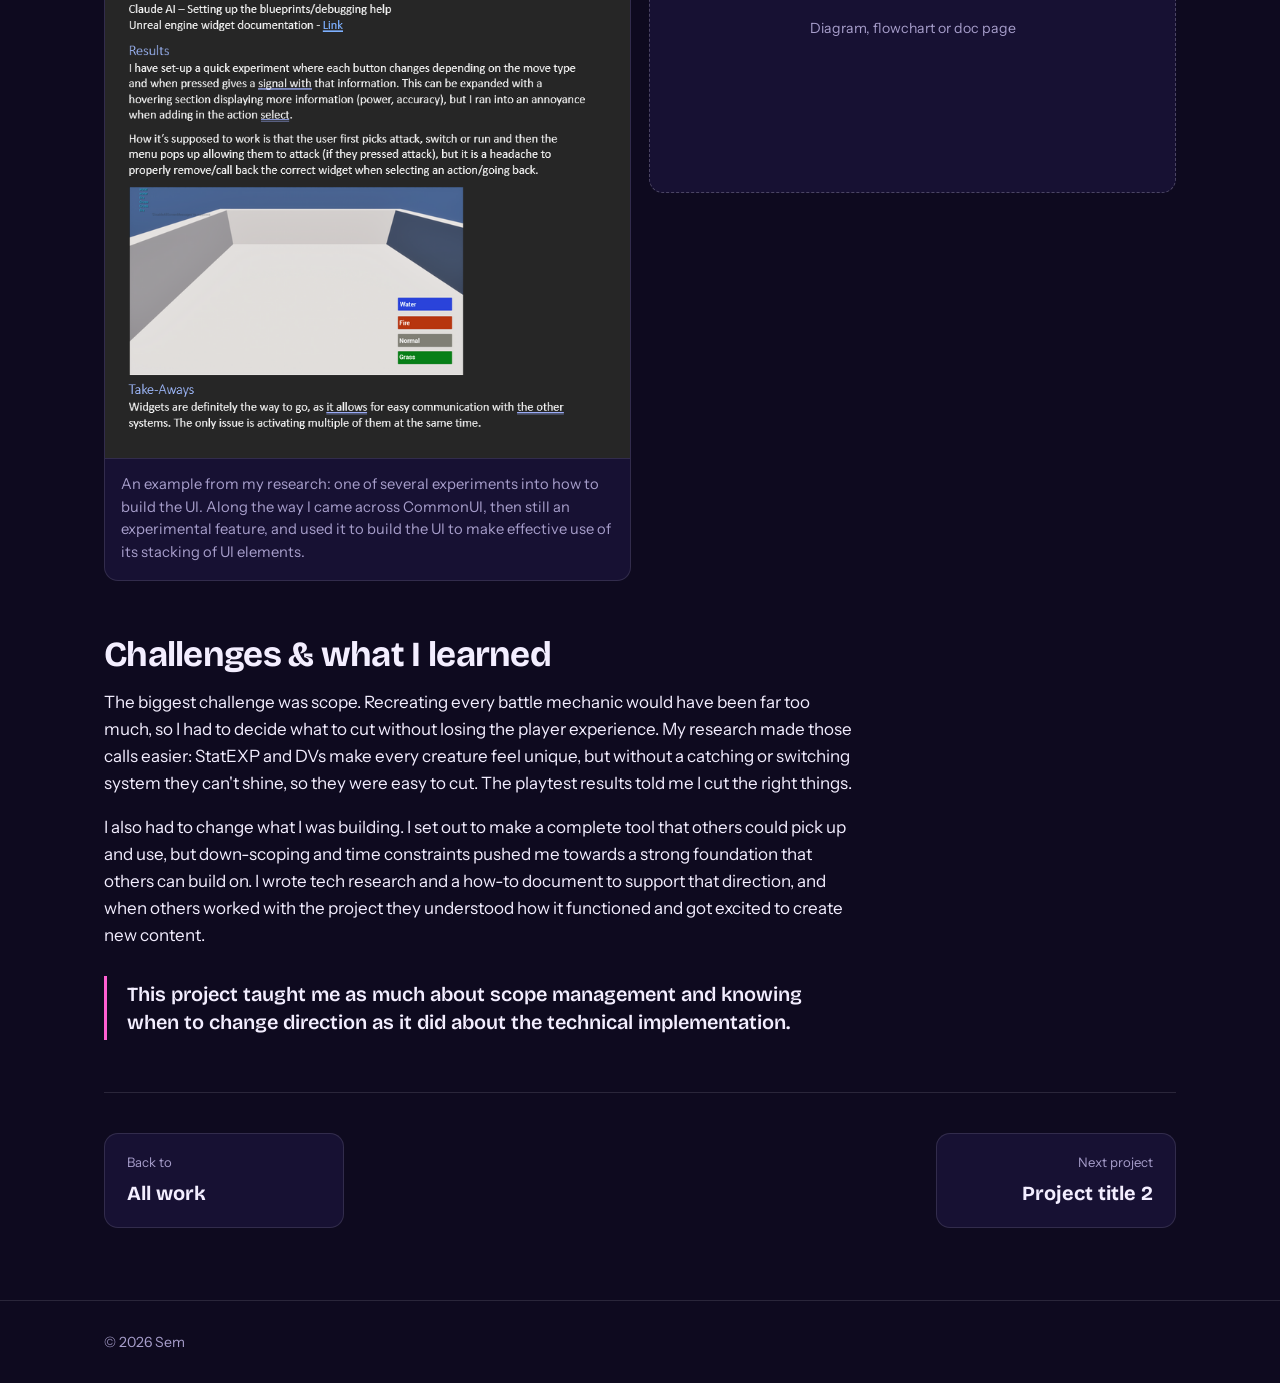
==== commit d25839ae: "Project 1: add UI research experiment image with caption Co-Authored-By: Claude Opus 5.5 <noreply@an" ====
--- a/projects/project-1.html
+++ b/projects/project-1.html
@@ -99,10 +99,13 @@
 
   </div>
 
-  <!-- [EDIT] screenshots: replace each placeholder text with <img src="../images/..." alt="..."> -->
+  <!-- [EDIT] screenshots: placeholders are <div class="shot">; a filled one is <figure class="shot filled"> with an <img> and a <figcaption> -->
   <div class="gallery">
     <div class="shot wide">Screenshot or GIF</div>
-    <div class="shot">Screenshot</div>
+    <figure class="shot filled">
+      <a href="../images/combat-tool-ui-experiment.png" target="_blank" rel="noopener" title="Open full size"><img src="../images/combat-tool-ui-experiment.png" alt="Research log page for Experiment 8: testing widgets to show battle information and take player input, with a screenshot of four move-type buttons" loading="lazy"></a>
+      <figcaption>An example from my research: one of several experiments into how to build the UI. Along the way I came across CommonUI, then still an experimental feature, and used it to build the UI to make effective use of its stacking of UI elements.</figcaption>
+    </figure>
     <div class="shot">Diagram, flowchart or doc page</div>
   </div>
 
--- a/style.css
+++ b/style.css
@@ -285,6 +285,11 @@
 .shot{aspect-ratio:16/10;border-radius:14px;border:1px dashed var(--line-strong);background:var(--surface);display:grid;place-items:center;color:var(--muted);font-size:.88rem;overflow:hidden}
 .shot img{width:100%;height:100%;object-fit:cover;display:block}
 .shot.wide{grid-column:1/-1;aspect-ratio:16/7}
+/* filled shot: show the whole image at its own shape, caption underneath */
+.gallery{align-items:start}
+.shot.filled{aspect-ratio:auto;display:block;margin:0;border-style:solid;border-color:var(--line);color:var(--text)}
+.shot.filled img{height:auto;object-fit:contain;background:var(--surface-2)}
+.shot.filled figcaption{padding:14px 16px 16px;color:var(--muted);font-size:.92rem;line-height:1.55;border-top:1px solid var(--line)}
 .p-actions{display:flex;flex-wrap:wrap;gap:14px;margin-top:8px}
 .next{display:flex;justify-content:space-between;align-items:center;gap:20px;flex-wrap:wrap;padding:40px 0 72px;border-top:1px solid var(--line)}
 .next a{display:block;border:1px solid var(--line);background:var(--surface);border-radius:14px;padding:18px 22px;transition:border-color .18s;min-width:240px}
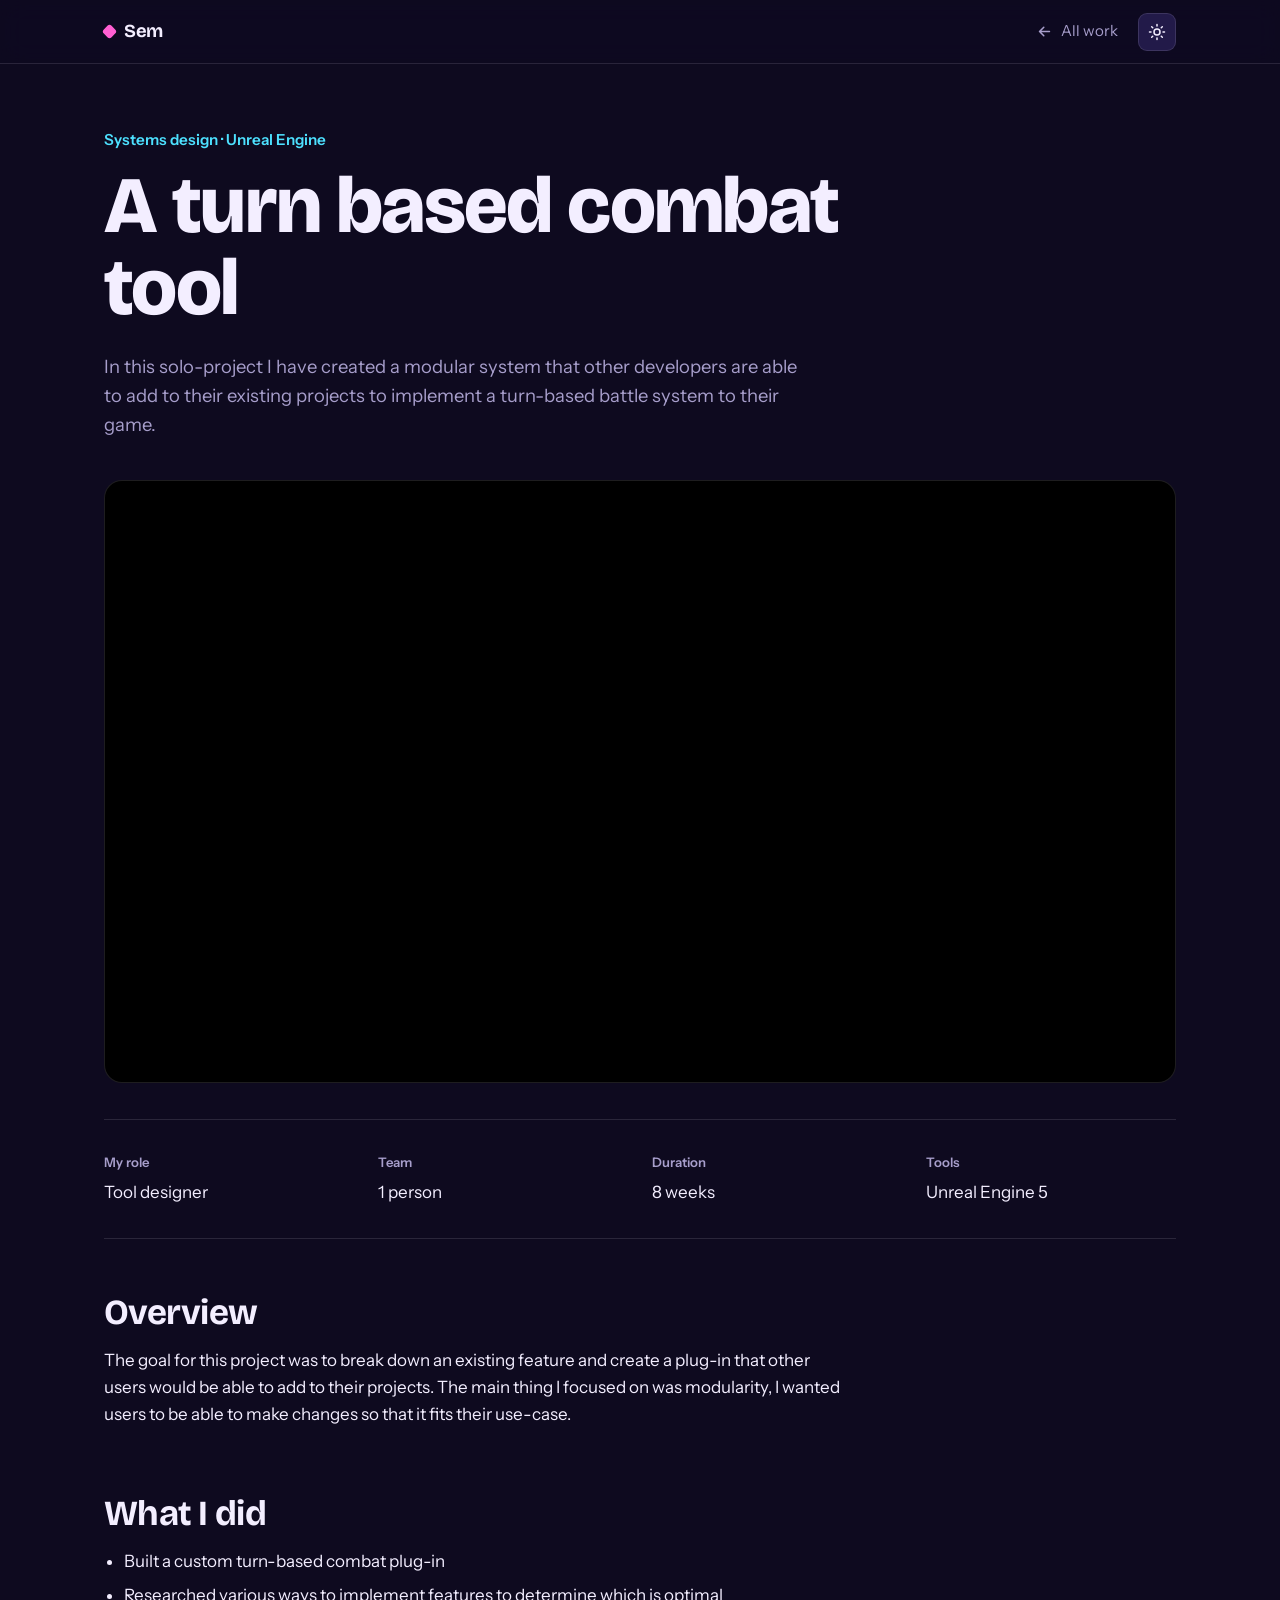
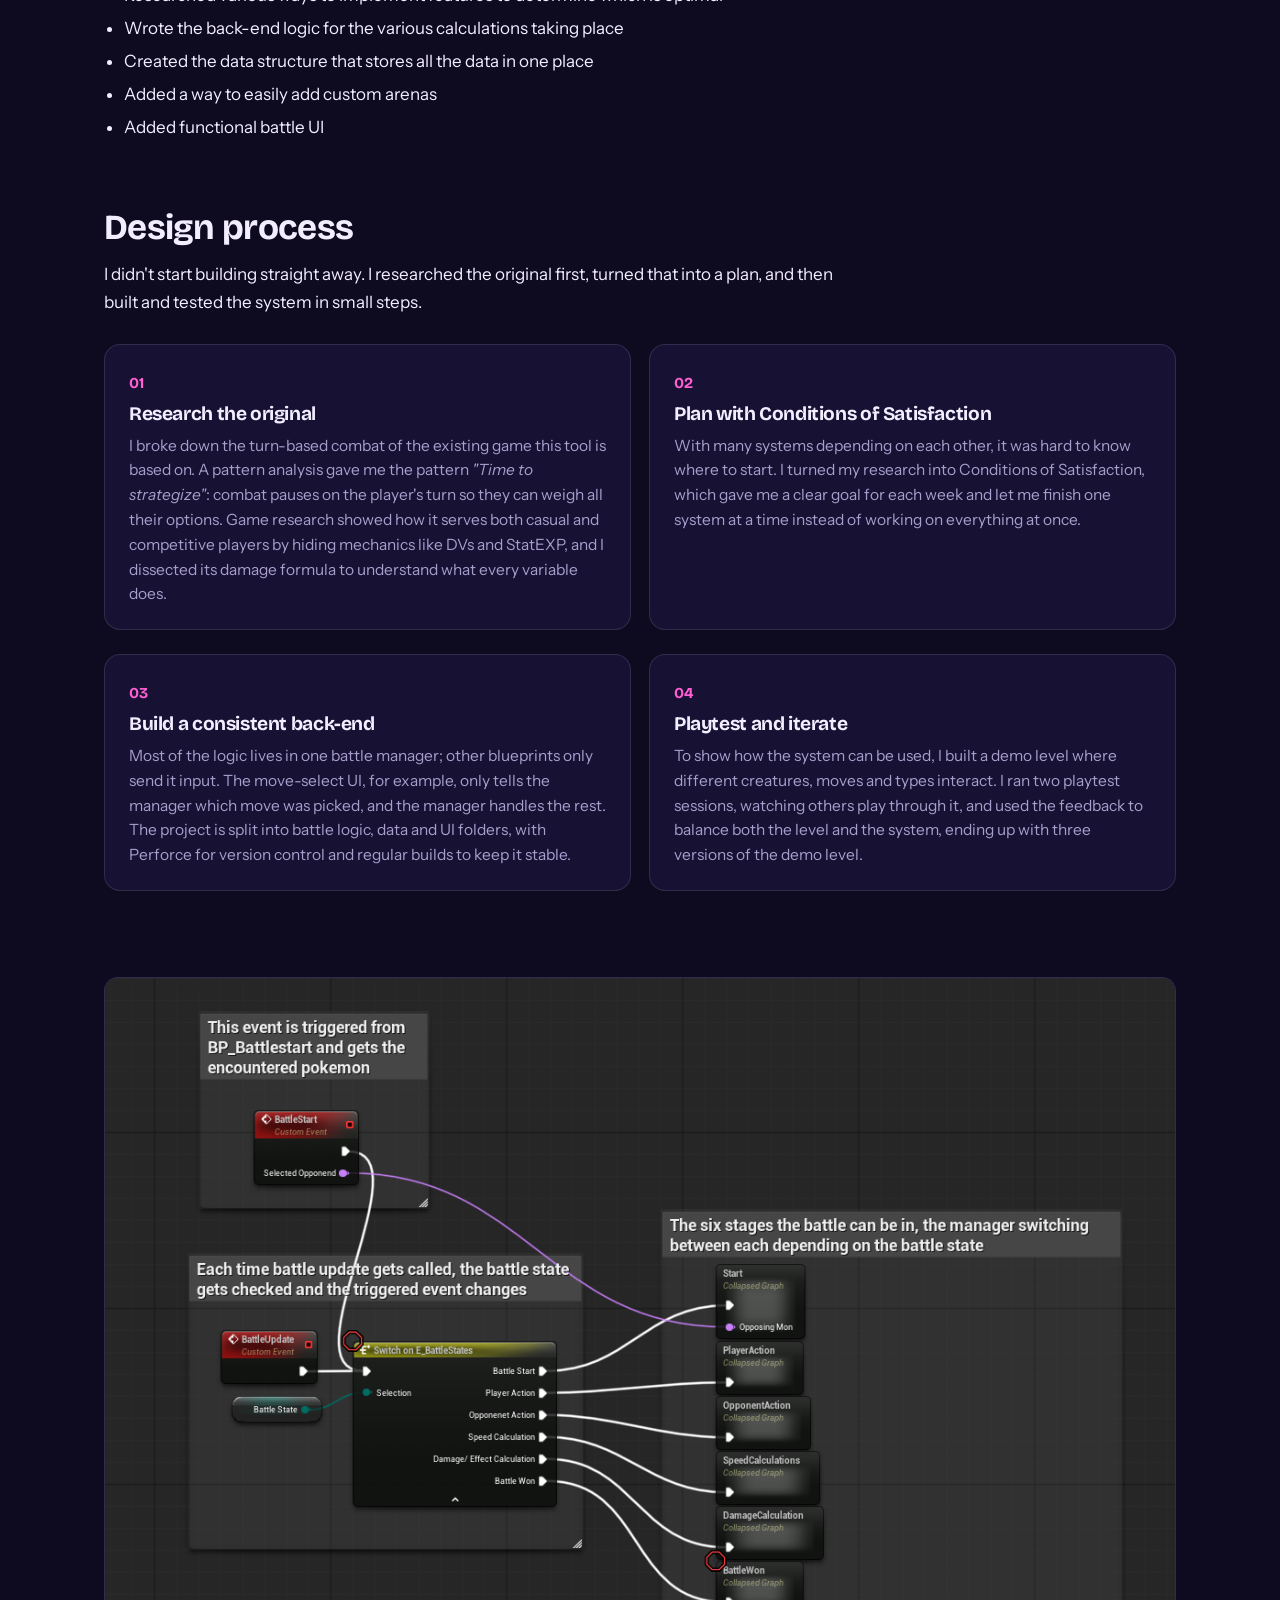
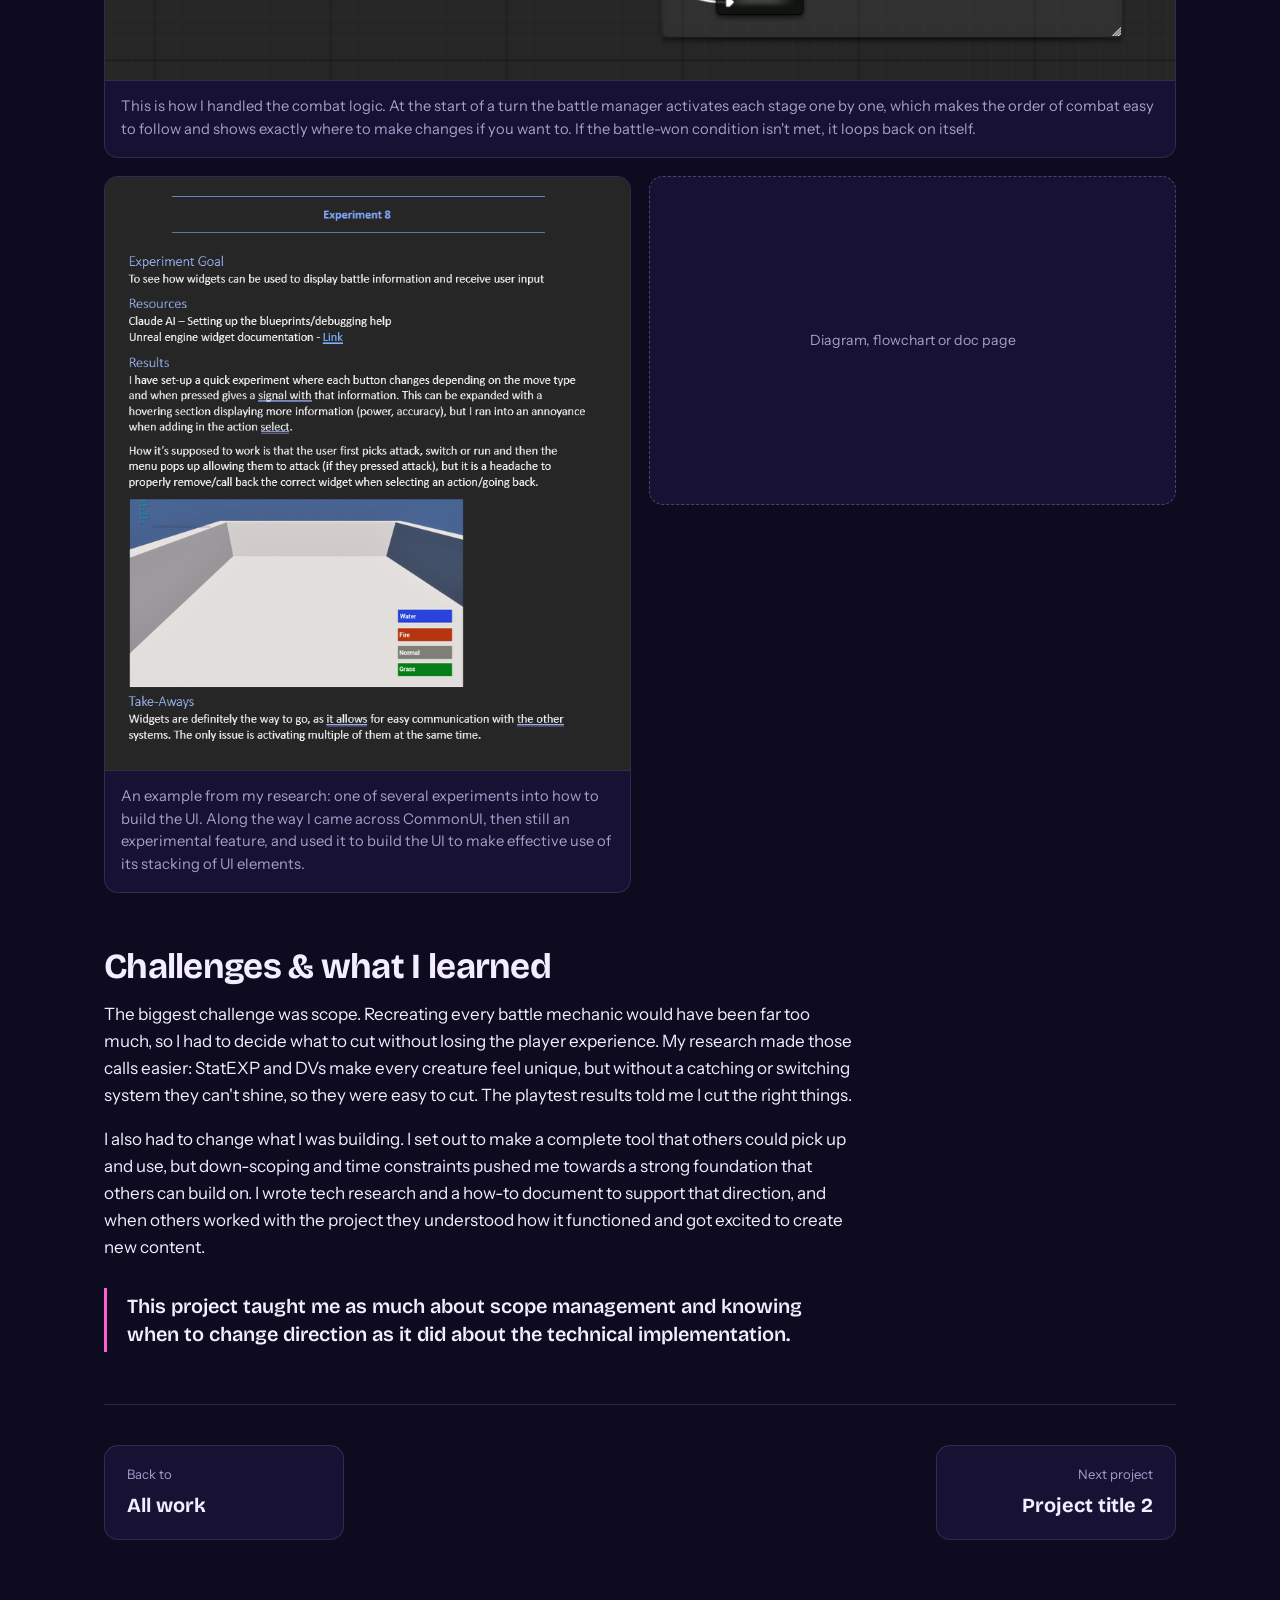
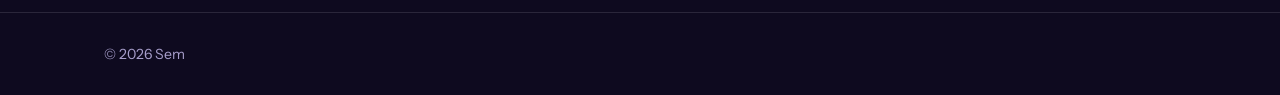
==== commit e9948cc9: "Project 1: add battle manager blueprint image with caption Co-Authored-By: Claude Opus 5.5 <noreply@" ====
--- a/projects/project-1.html
+++ b/projects/project-1.html
@@ -101,7 +101,10 @@
 
   <!-- [EDIT] screenshots: placeholders are <div class="shot">; a filled one is <figure class="shot filled"> with an <img> and a <figcaption> -->
   <div class="gallery">
-    <div class="shot wide">Screenshot or GIF</div>
+    <figure class="shot wide filled">
+      <a href="../images/combat-tool-battle-manager.png" target="_blank" rel="noopener" title="Open full size"><img src="../images/combat-tool-battle-manager.png" alt="Battle manager blueprint: a BattleUpdate event switches on the battle state and runs one of six stages, from Start through player action, opponent action, speed calculation and damage calculation to BattleWon" loading="lazy"></a>
+      <figcaption>This is how I handled the combat logic. At the start of a turn the battle manager activates each stage one by one, which makes the order of combat easy to follow and shows exactly where to make changes if you want to. If the battle-won condition isn't met, it loops back on itself.</figcaption>
+    </figure>
     <figure class="shot filled">
       <a href="../images/combat-tool-ui-experiment.png" target="_blank" rel="noopener" title="Open full size"><img src="../images/combat-tool-ui-experiment.png" alt="Research log page for Experiment 8: testing widgets to show battle information and take player input, with a screenshot of four move-type buttons" loading="lazy"></a>
       <figcaption>An example from my research: one of several experiments into how to build the UI. Along the way I came across CommonUI, then still an experimental feature, and used it to build the UI to make effective use of its stacking of UI elements.</figcaption>
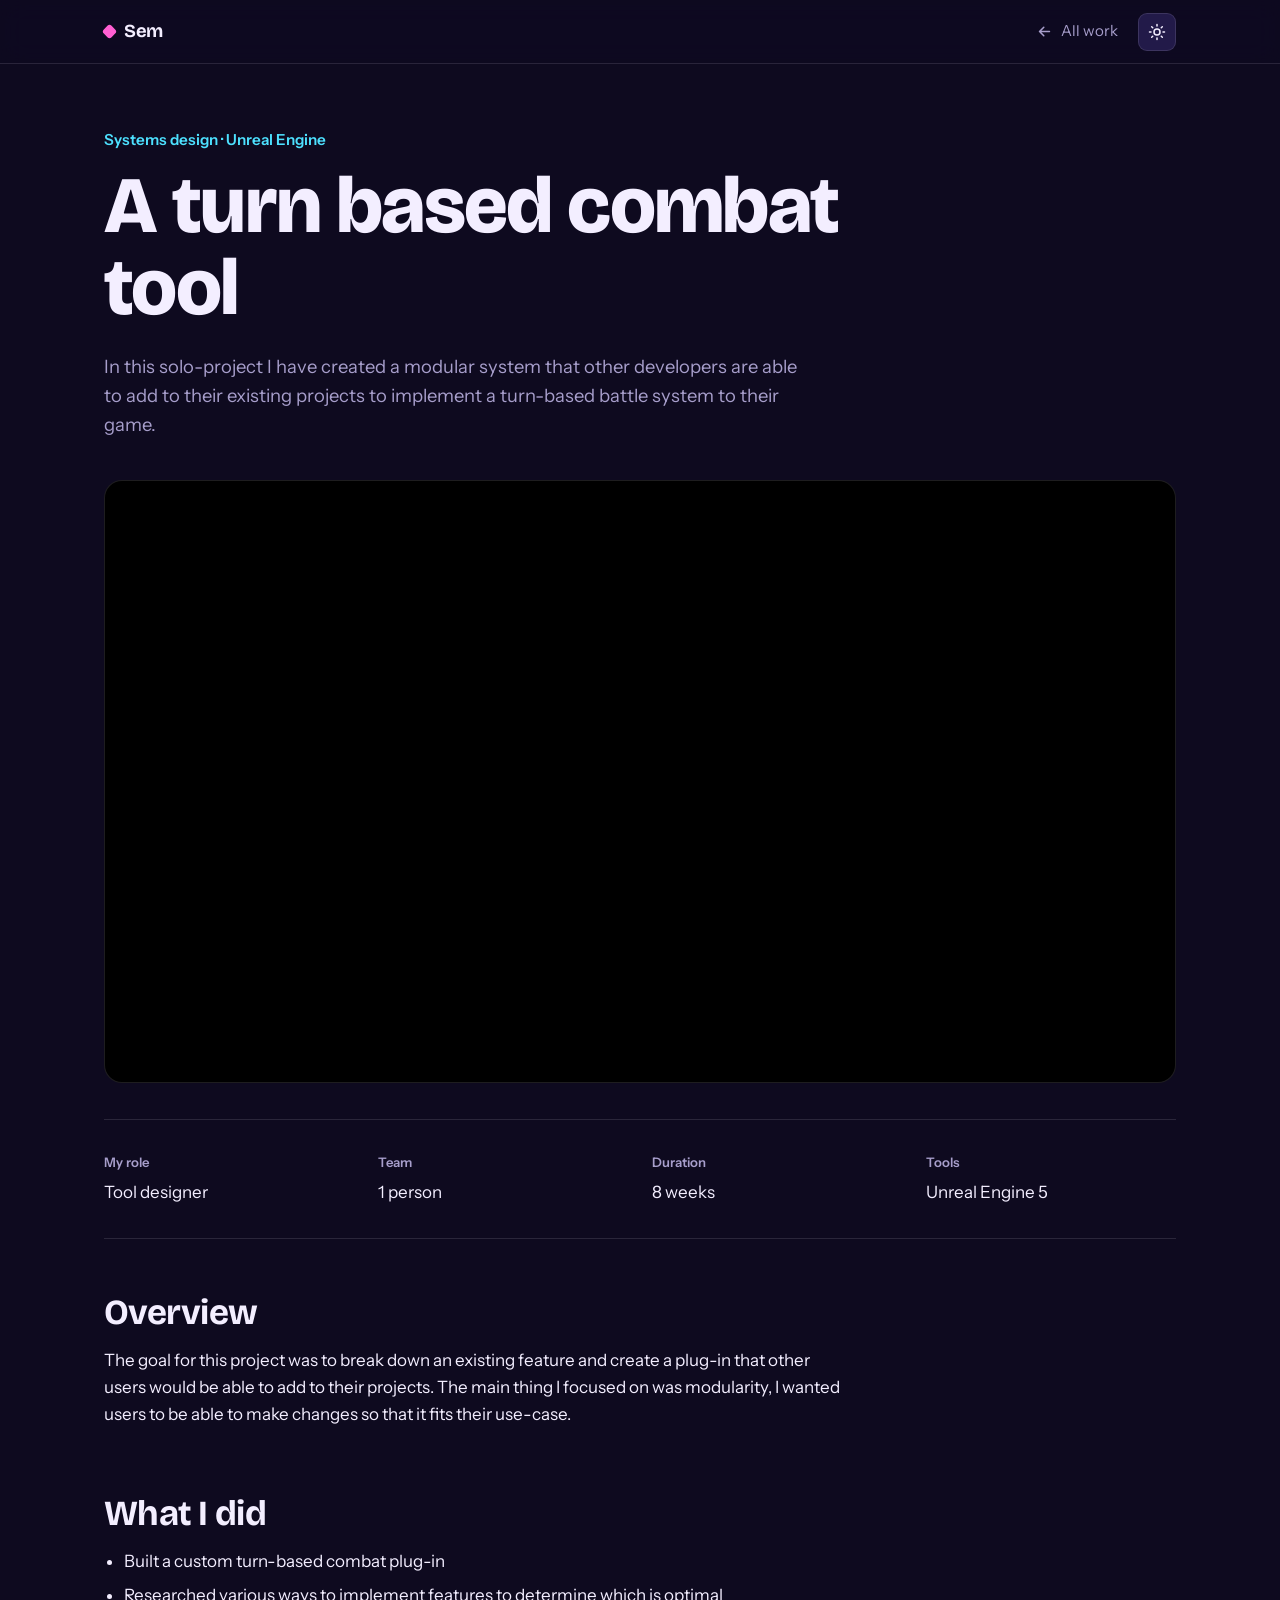
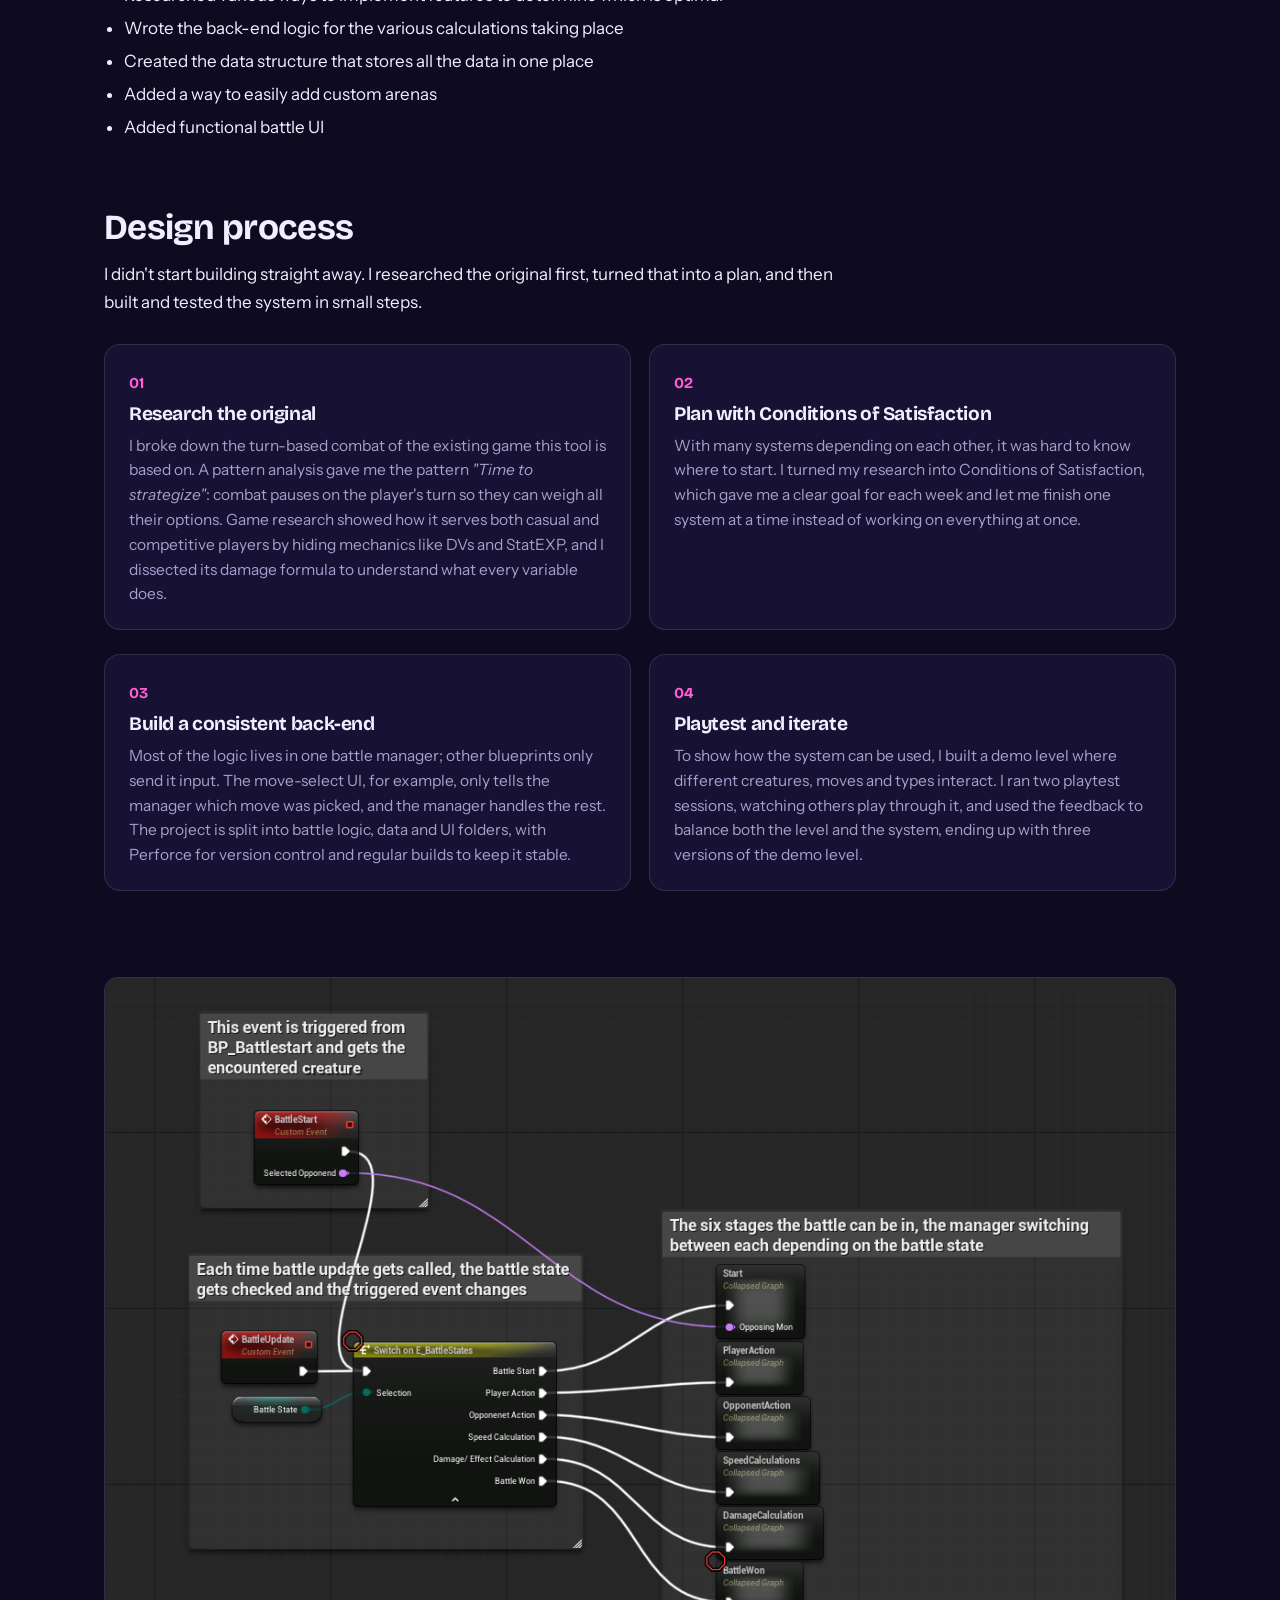
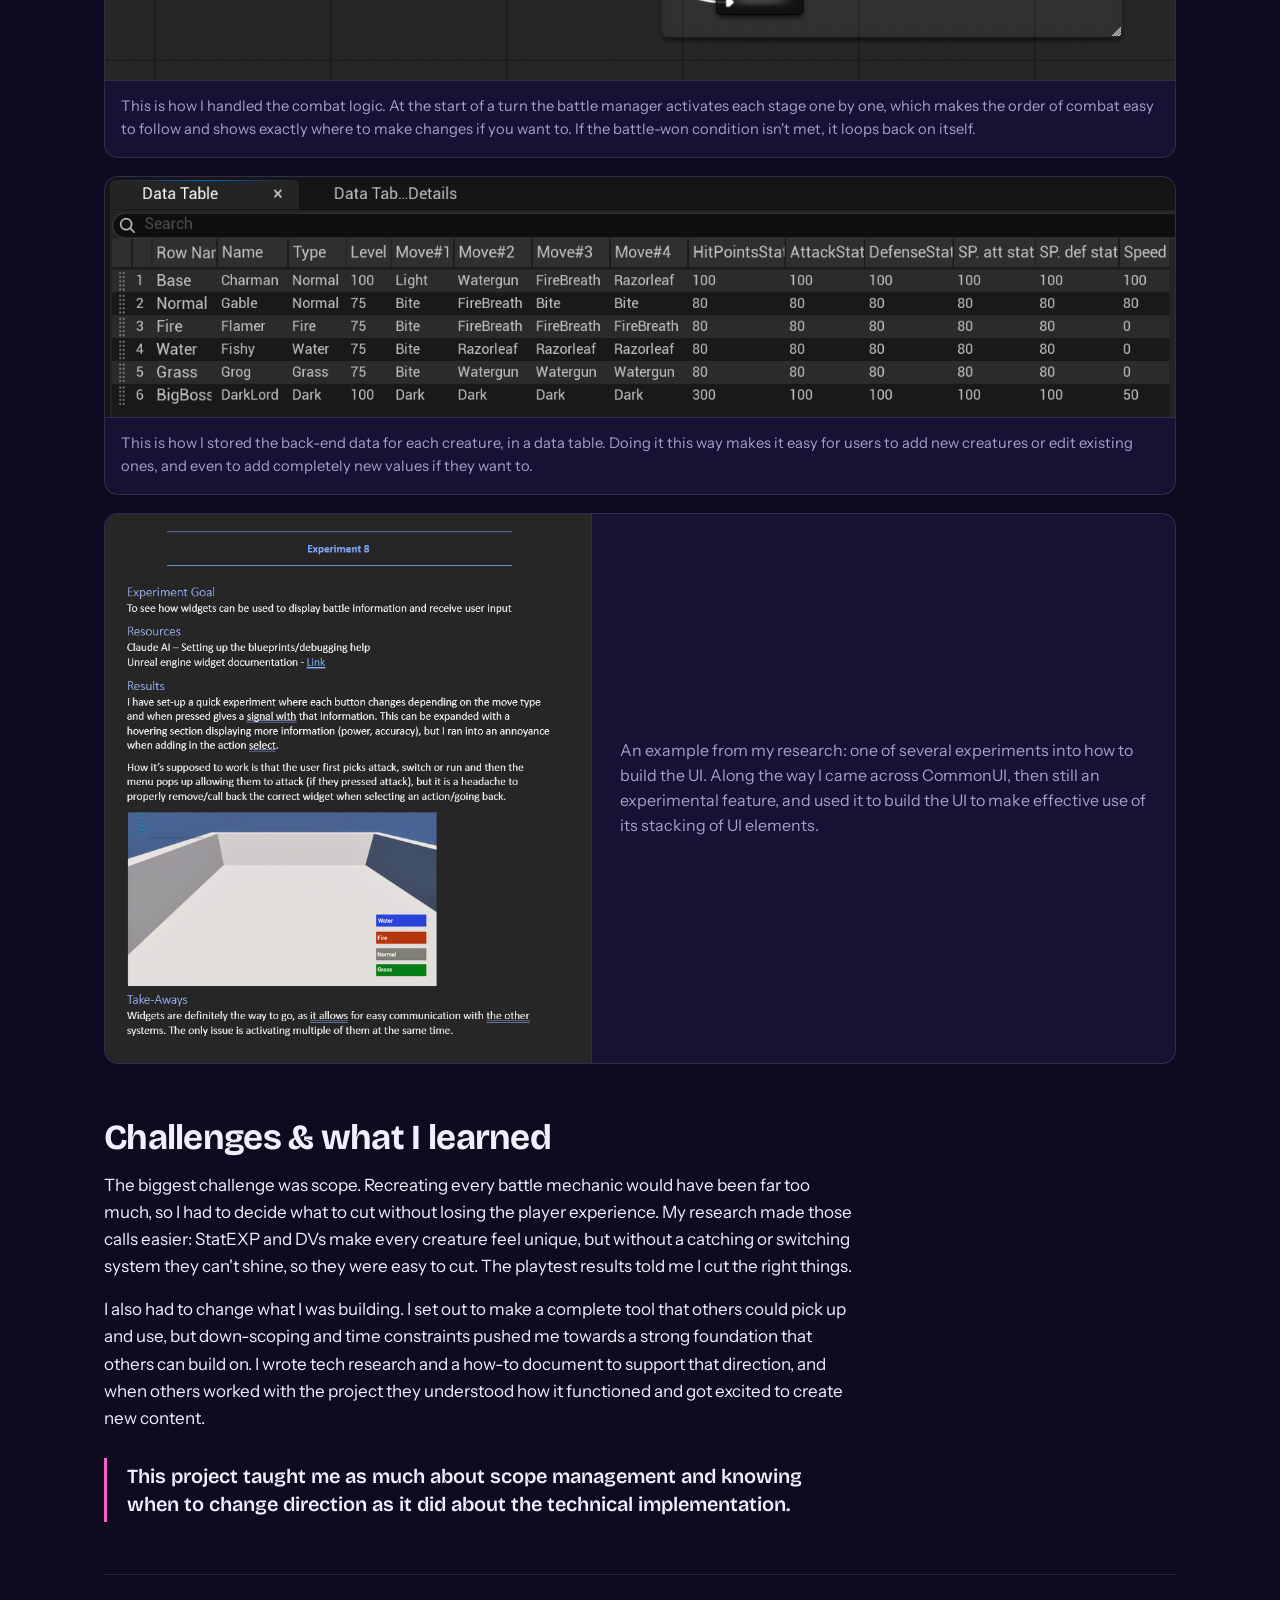
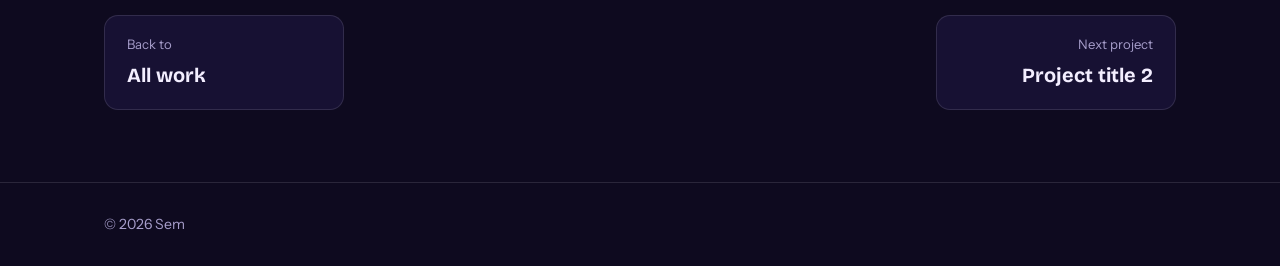
==== commit 1e7c951b: "Project 1: add creature data table image, arrange gallery in full-width rows Co-Authored-By: Claude " ====
--- a/projects/project-1.html
+++ b/projects/project-1.html
@@ -105,11 +105,14 @@
       <a href="../images/combat-tool-battle-manager.png" target="_blank" rel="noopener" title="Open full size"><img src="../images/combat-tool-battle-manager.png" alt="Battle manager blueprint: a BattleUpdate event switches on the battle state and runs one of six stages, from Start through player action, opponent action, speed calculation and damage calculation to BattleWon" loading="lazy"></a>
       <figcaption>This is how I handled the combat logic. At the start of a turn the battle manager activates each stage one by one, which makes the order of combat easy to follow and shows exactly where to make changes if you want to. If the battle-won condition isn't met, it loops back on itself.</figcaption>
     </figure>
-    <figure class="shot filled">
+    <figure class="shot wide filled">
+      <a href="../images/combat-tool-data-table.png" target="_blank" rel="noopener" title="Open full size"><img src="../images/combat-tool-data-table.png" alt="Data table with one row per creature: name, type, level, four moves and base stats such as hit points, attack, defense and speed" loading="lazy"></a>
+      <figcaption>This is how I stored the back-end data for each creature, in a data table. Doing it this way makes it easy for users to add new creatures or edit existing ones, and even to add completely new values if they want to.</figcaption>
+    </figure>
+    <figure class="shot wide filled side">
       <a href="../images/combat-tool-ui-experiment.png" target="_blank" rel="noopener" title="Open full size"><img src="../images/combat-tool-ui-experiment.png" alt="Research log page for Experiment 8: testing widgets to show battle information and take player input, with a screenshot of four move-type buttons" loading="lazy"></a>
       <figcaption>An example from my research: one of several experiments into how to build the UI. Along the way I came across CommonUI, then still an experimental feature, and used it to build the UI to make effective use of its stacking of UI elements.</figcaption>
     </figure>
-    <div class="shot">Diagram, flowchart or doc page</div>
   </div>
 
   <section class="p-block">
--- a/style.css
+++ b/style.css
@@ -290,6 +290,10 @@
 .shot.filled{aspect-ratio:auto;display:block;margin:0;border-style:solid;border-color:var(--line);color:var(--text)}
 .shot.filled img{height:auto;object-fit:contain;background:var(--surface-2)}
 .shot.filled figcaption{padding:14px 16px 16px;color:var(--muted);font-size:.92rem;line-height:1.55;border-top:1px solid var(--line)}
+/* side: tall image on the left, caption beside it */
+.shot.filled.side{display:grid;grid-template-columns:minmax(0,5fr) minmax(0,6fr);align-items:center}
+.shot.filled.side figcaption{border-top:0;border-left:1px solid var(--line);align-self:stretch;display:flex;align-items:center;padding:24px 28px;font-size:1rem}
+@media (max-width:760px){.shot.filled.side{grid-template-columns:1fr}.shot.filled.side figcaption{border-left:0;border-top:1px solid var(--line);padding:14px 16px 16px;font-size:.92rem}}
 .p-actions{display:flex;flex-wrap:wrap;gap:14px;margin-top:8px}
 .next{display:flex;justify-content:space-between;align-items:center;gap:20px;flex-wrap:wrap;padding:40px 0 72px;border-top:1px solid var(--line)}
 .next a{display:block;border:1px solid var(--line);background:var(--surface);border-radius:14px;padding:18px 22px;transition:border-color .18s;min-width:240px}
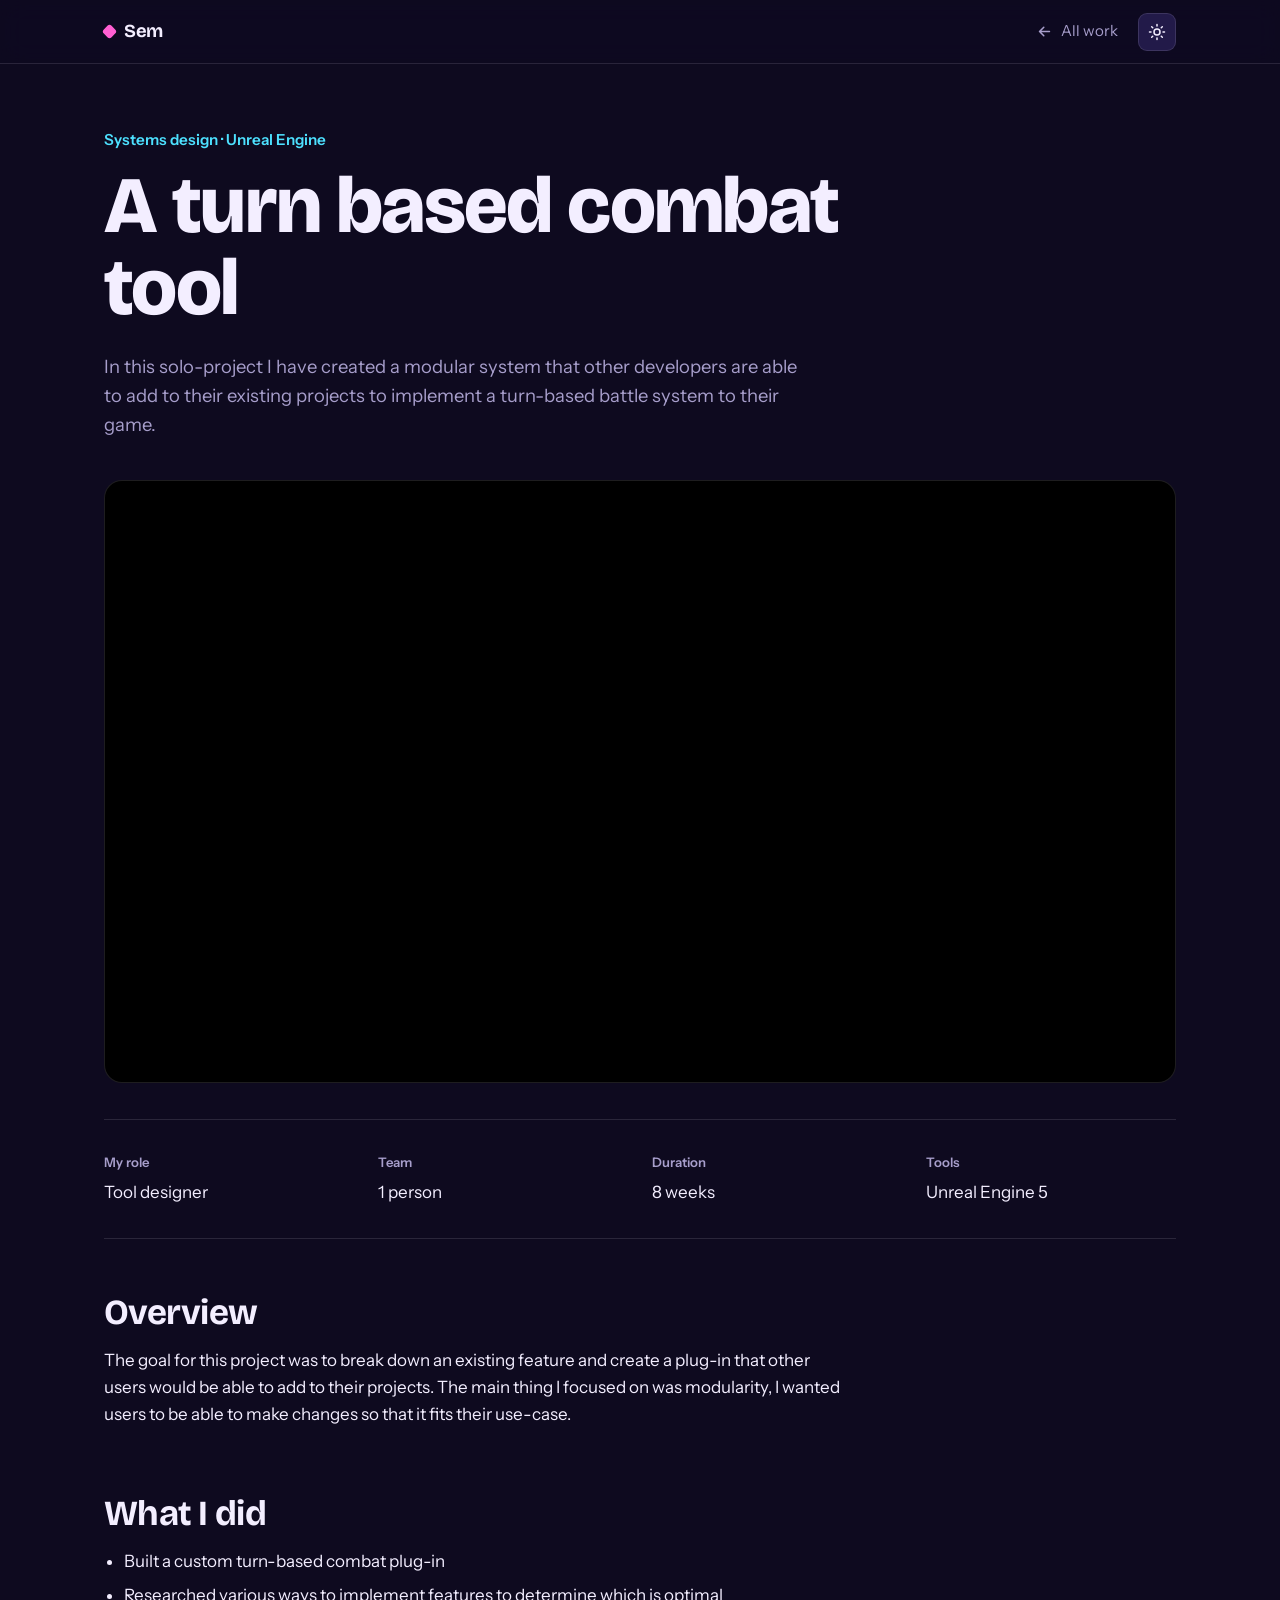
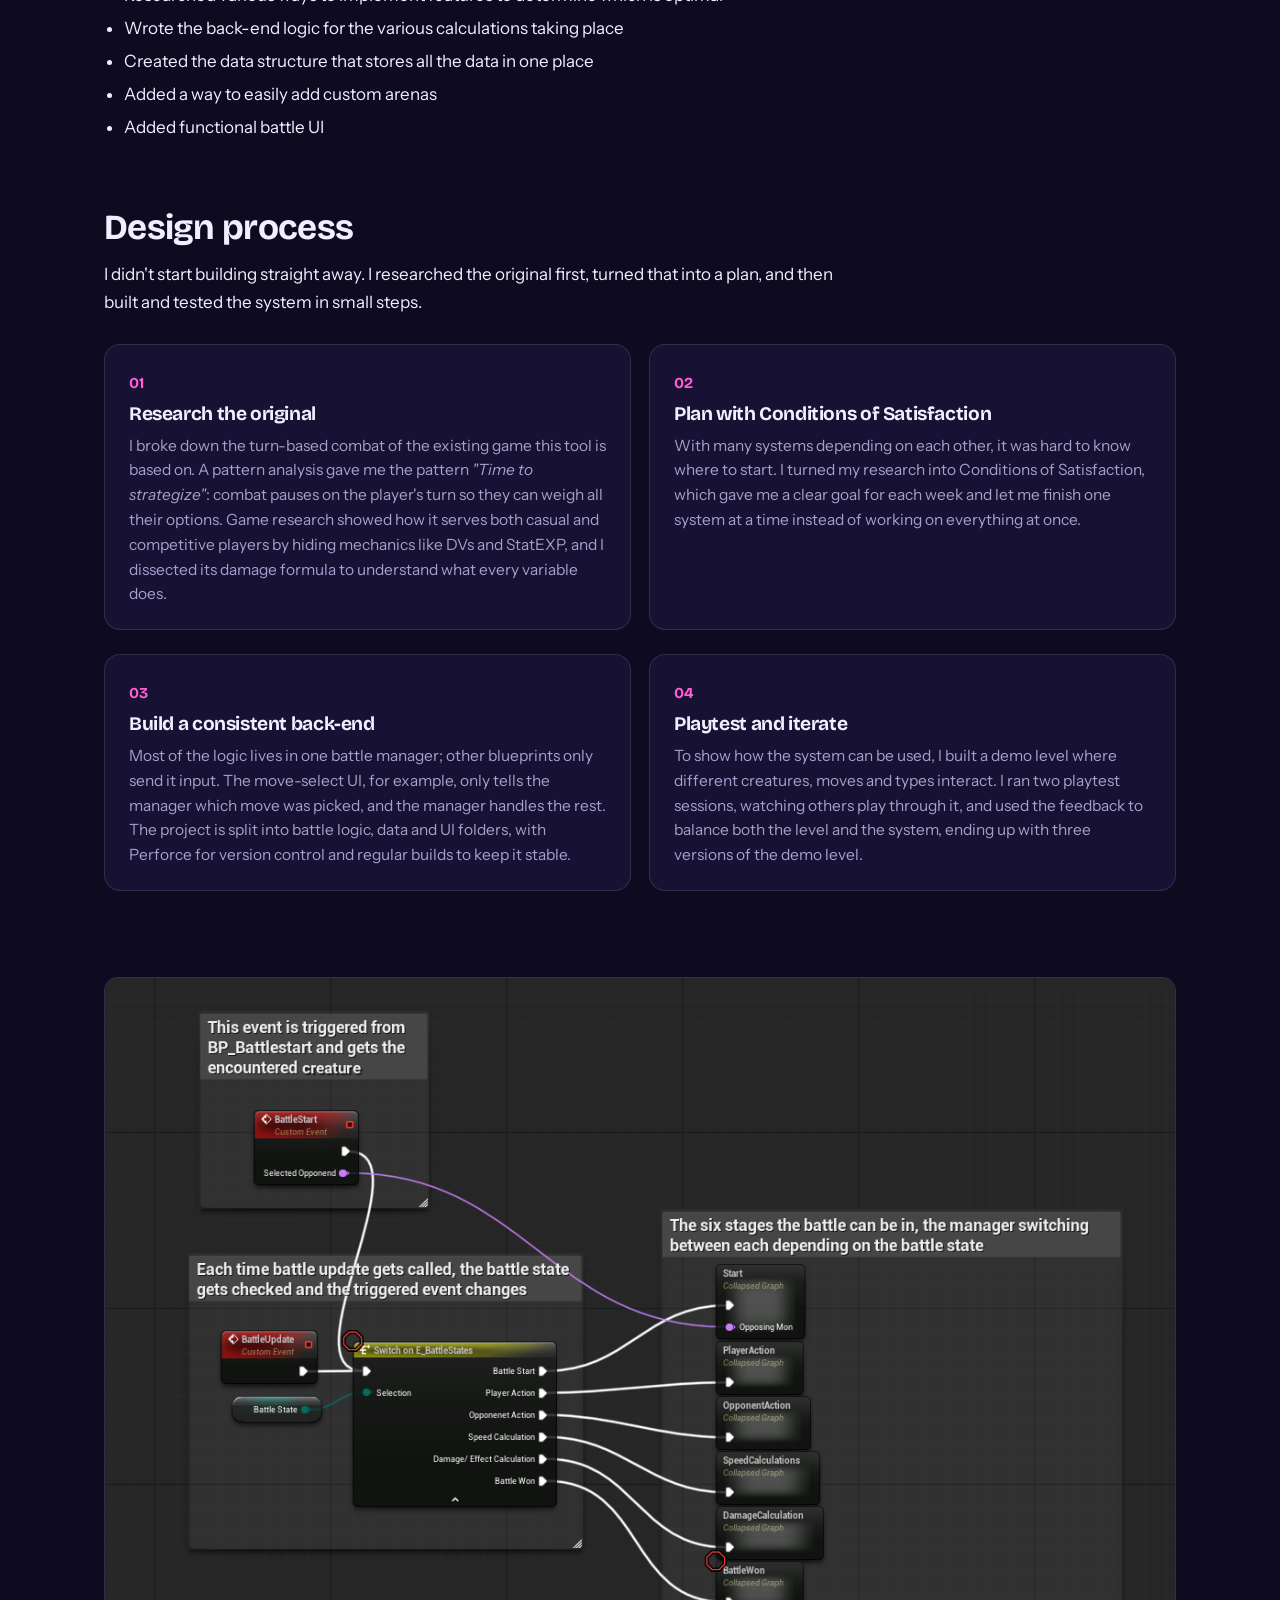
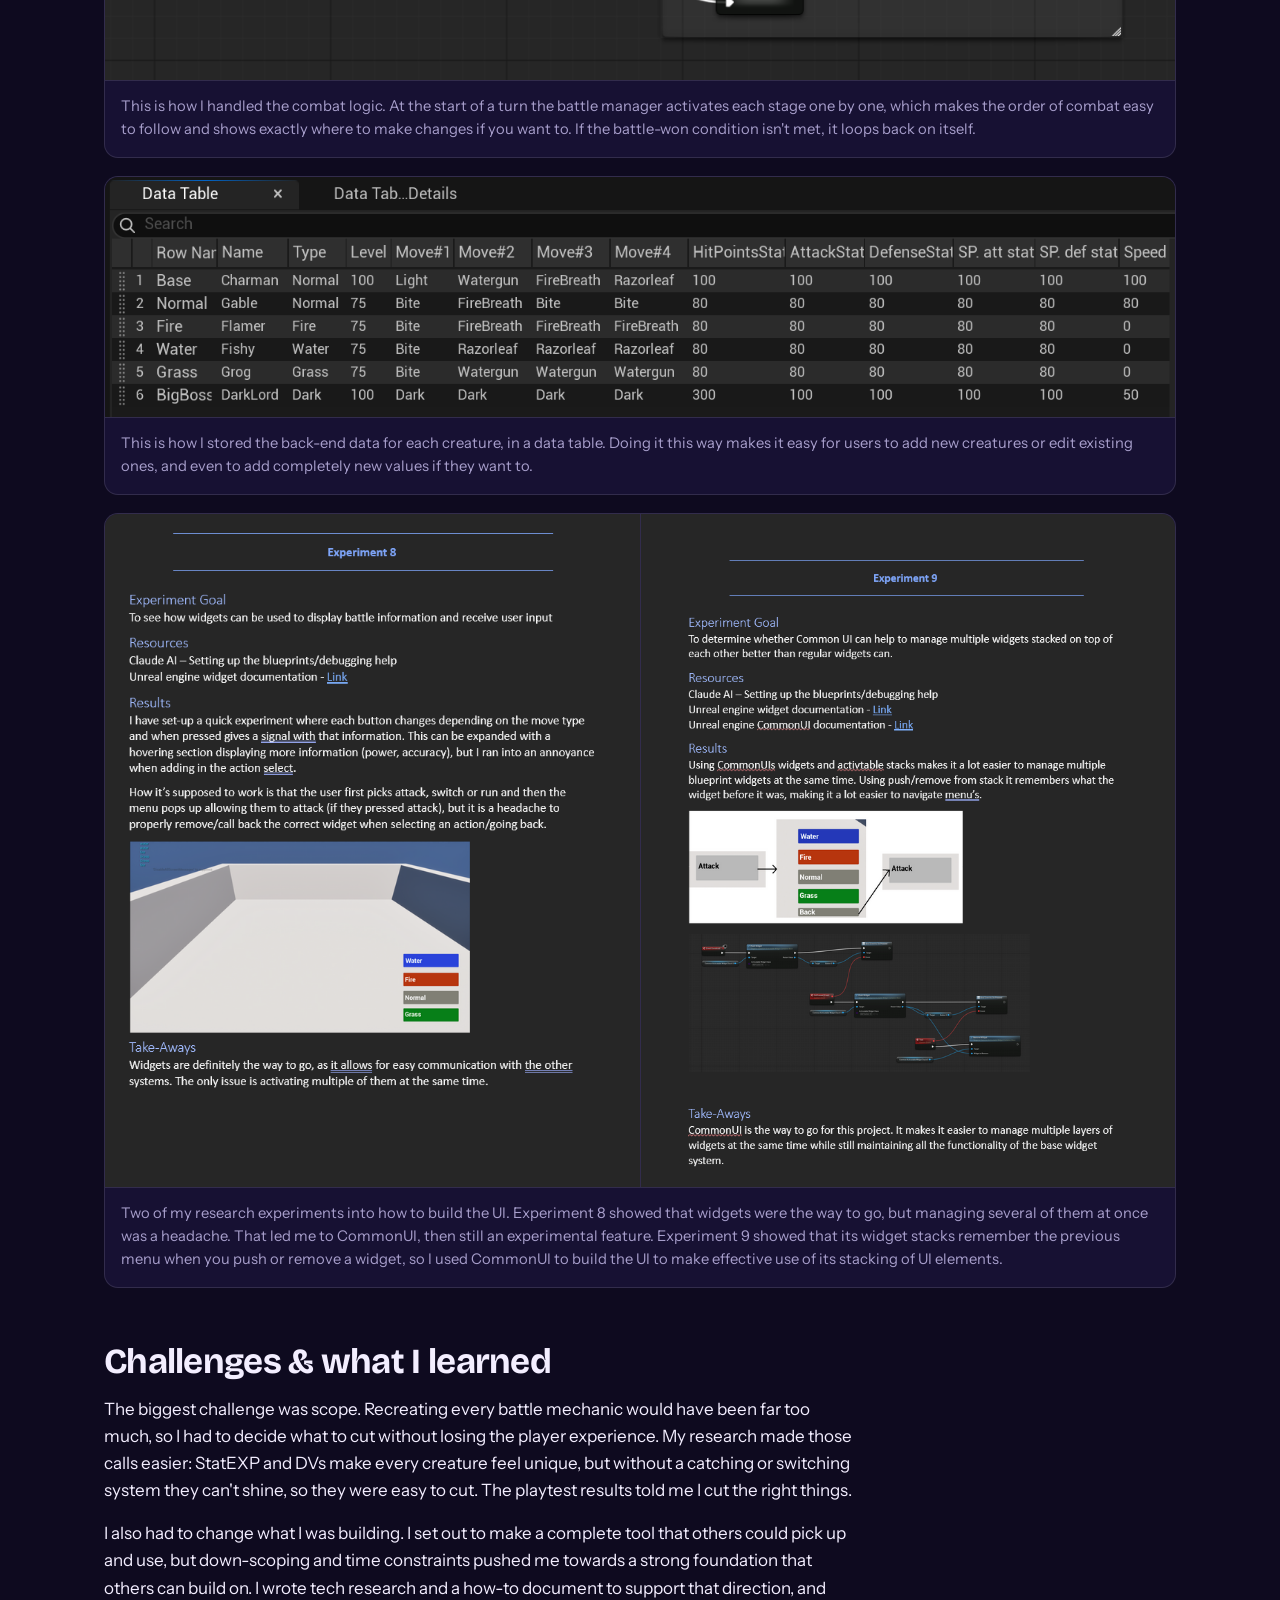
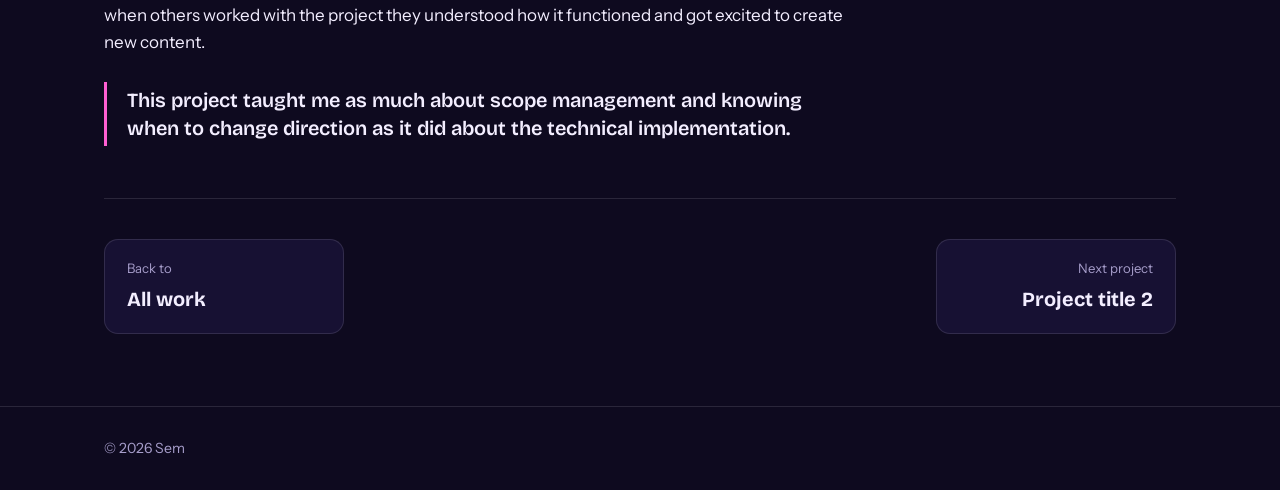
==== commit ddfa90db: "Project 1: pair Experiment 8 and 9 research pages with a shared caption Co-Authored-By: Claude Opus " ====
--- a/projects/project-1.html
+++ b/projects/project-1.html
@@ -109,9 +109,12 @@
       <a href="../images/combat-tool-data-table.png" target="_blank" rel="noopener" title="Open full size"><img src="../images/combat-tool-data-table.png" alt="Data table with one row per creature: name, type, level, four moves and base stats such as hit points, attack, defense and speed" loading="lazy"></a>
       <figcaption>This is how I stored the back-end data for each creature, in a data table. Doing it this way makes it easy for users to add new creatures or edit existing ones, and even to add completely new values if they want to.</figcaption>
     </figure>
-    <figure class="shot wide filled side">
-      <a href="../images/combat-tool-ui-experiment.png" target="_blank" rel="noopener" title="Open full size"><img src="../images/combat-tool-ui-experiment.png" alt="Research log page for Experiment 8: testing widgets to show battle information and take player input, with a screenshot of four move-type buttons" loading="lazy"></a>
-      <figcaption>An example from my research: one of several experiments into how to build the UI. Along the way I came across CommonUI, then still an experimental feature, and used it to build the UI to make effective use of its stacking of UI elements.</figcaption>
+    <figure class="shot wide filled pair">
+      <div class="pair-imgs">
+        <a href="../images/combat-tool-ui-experiment.png" target="_blank" rel="noopener" title="Open full size"><img src="../images/combat-tool-ui-experiment.png" alt="Research log page for Experiment 8: testing widgets to show battle information and take player input" loading="lazy"></a>
+        <a href="../images/combat-tool-commonui-experiment.png" target="_blank" rel="noopener" title="Open full size"><img src="../images/combat-tool-commonui-experiment.png" alt="Research log page for Experiment 9: testing whether CommonUI's widget stacks manage layered menus better than regular widgets" loading="lazy"></a>
+      </div>
+      <figcaption>Two of my research experiments into how to build the UI. Experiment 8 showed that widgets were the way to go, but managing several of them at once was a headache. That led me to CommonUI, then still an experimental feature. Experiment 9 showed that its widget stacks remember the previous menu when you push or remove a widget, so I used CommonUI to build the UI to make effective use of its stacking of UI elements.</figcaption>
     </figure>
   </div>
 
--- a/style.css
+++ b/style.css
@@ -290,10 +290,6 @@
 .shot.filled{aspect-ratio:auto;display:block;margin:0;border-style:solid;border-color:var(--line);color:var(--text)}
 .shot.filled img{height:auto;object-fit:contain;background:var(--surface-2)}
 .shot.filled figcaption{padding:14px 16px 16px;color:var(--muted);font-size:.92rem;line-height:1.55;border-top:1px solid var(--line)}
-/* side: tall image on the left, caption beside it */
-.shot.filled.side{display:grid;grid-template-columns:minmax(0,5fr) minmax(0,6fr);align-items:center}
-.shot.filled.side figcaption{border-top:0;border-left:1px solid var(--line);align-self:stretch;display:flex;align-items:center;padding:24px 28px;font-size:1rem}
-@media (max-width:760px){.shot.filled.side{grid-template-columns:1fr}.shot.filled.side figcaption{border-left:0;border-top:1px solid var(--line);padding:14px 16px 16px;font-size:.92rem}}
 .p-actions{display:flex;flex-wrap:wrap;gap:14px;margin-top:8px}
 .next{display:flex;justify-content:space-between;align-items:center;gap:20px;flex-wrap:wrap;padding:40px 0 72px;border-top:1px solid var(--line)}
 .next a{display:block;border:1px solid var(--line);background:var(--surface);border-radius:14px;padding:18px 22px;transition:border-color .18s;min-width:240px}
@@ -305,3 +301,9 @@
   .gallery{grid-template-columns:1fr}
   .next a{width:100%}
 }
+
+/* pair: two images side by side with one shared caption (bg matches the doc pages) */
+.pair-imgs{display:grid;grid-template-columns:1fr 1fr;gap:1px;background:var(--line);align-items:stretch}
+.pair-imgs a{display:block;background:#262626;height:100%}
+.pair-imgs img{background:#262626}
+@media (max-width:760px){.pair-imgs{grid-template-columns:1fr}}
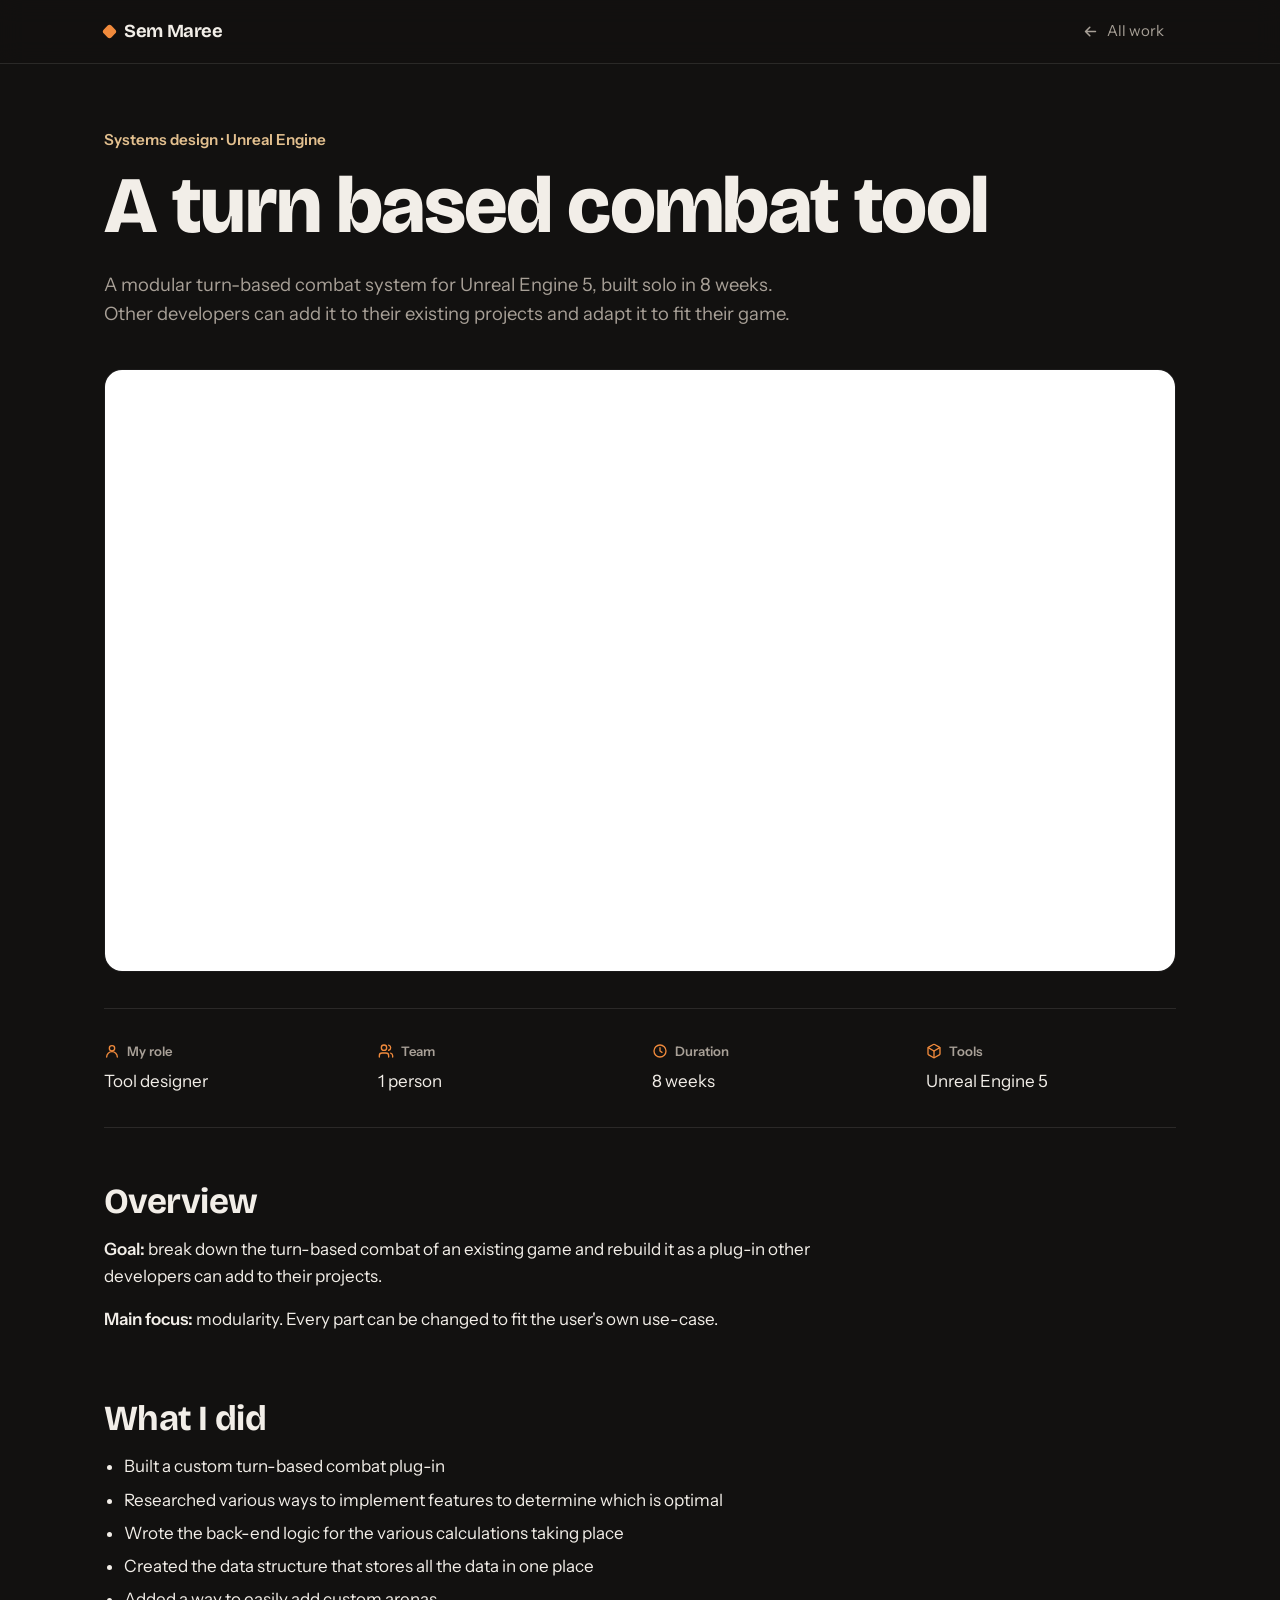
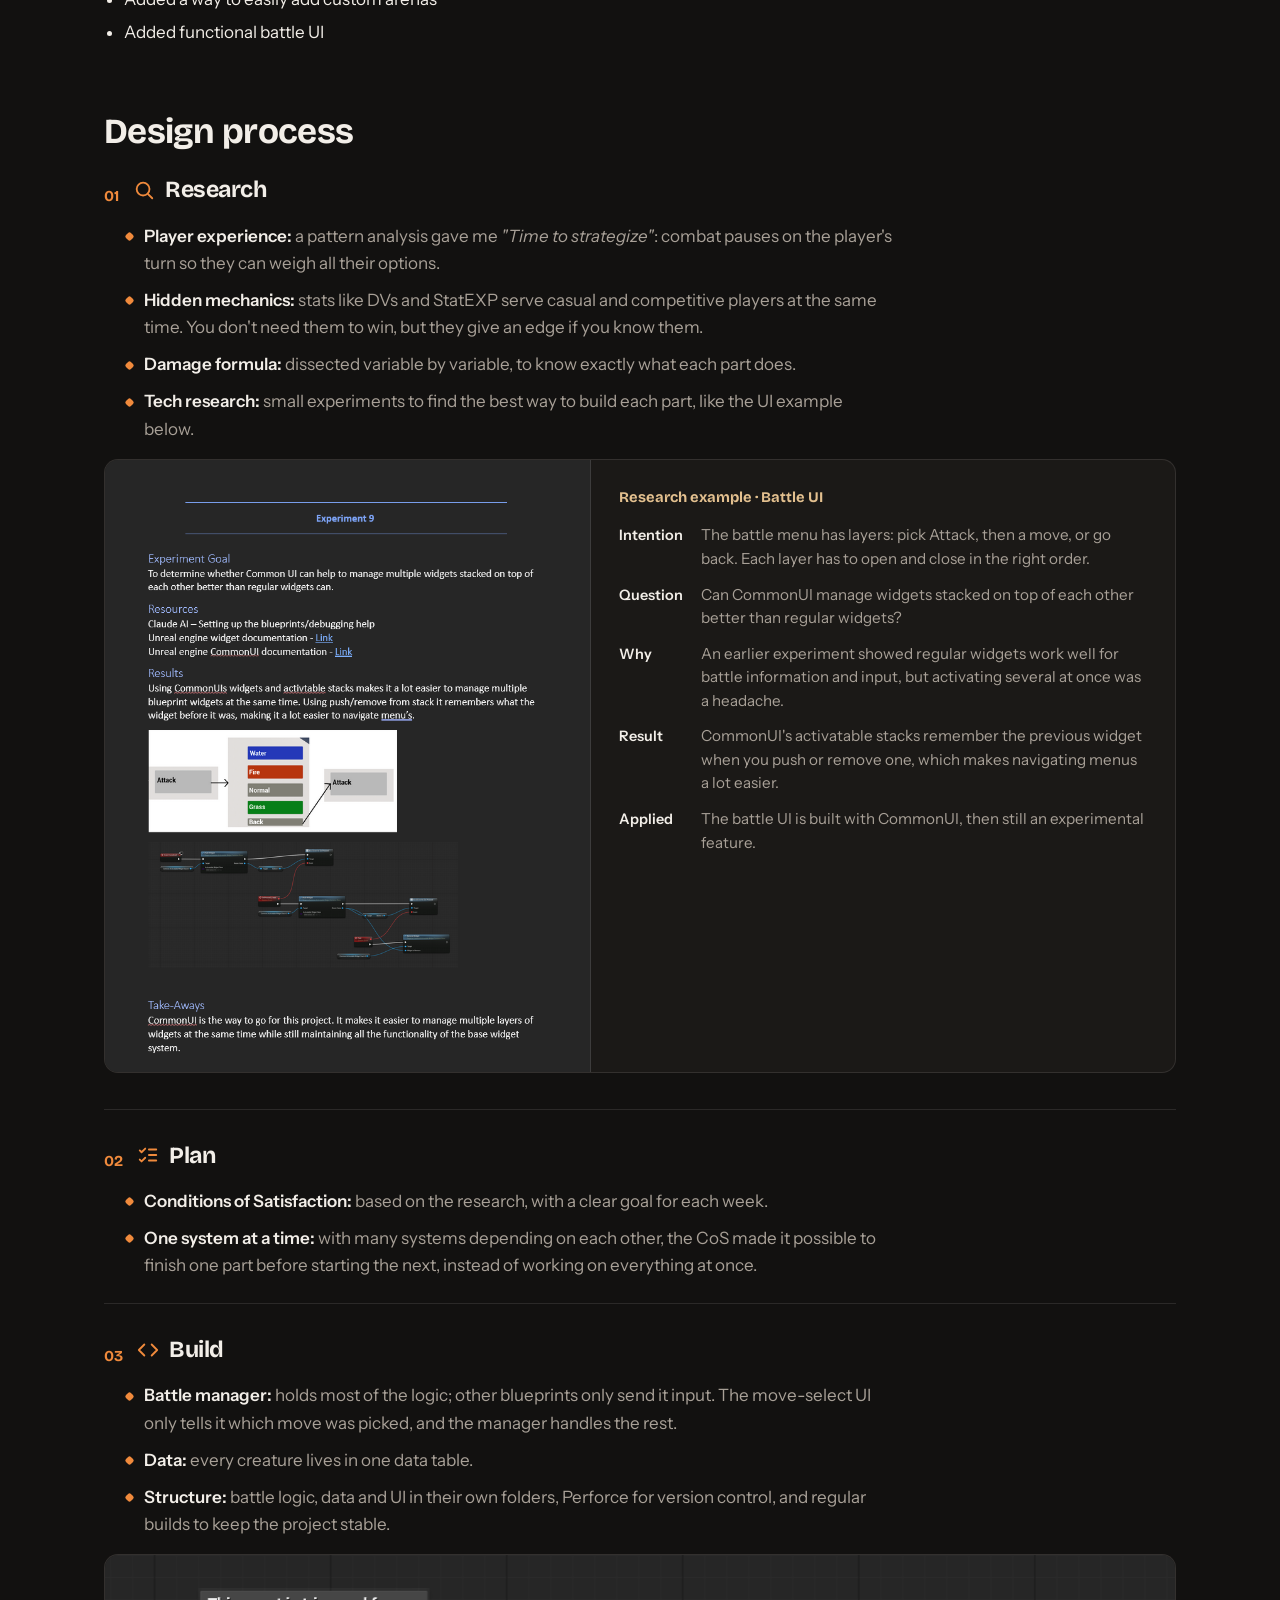
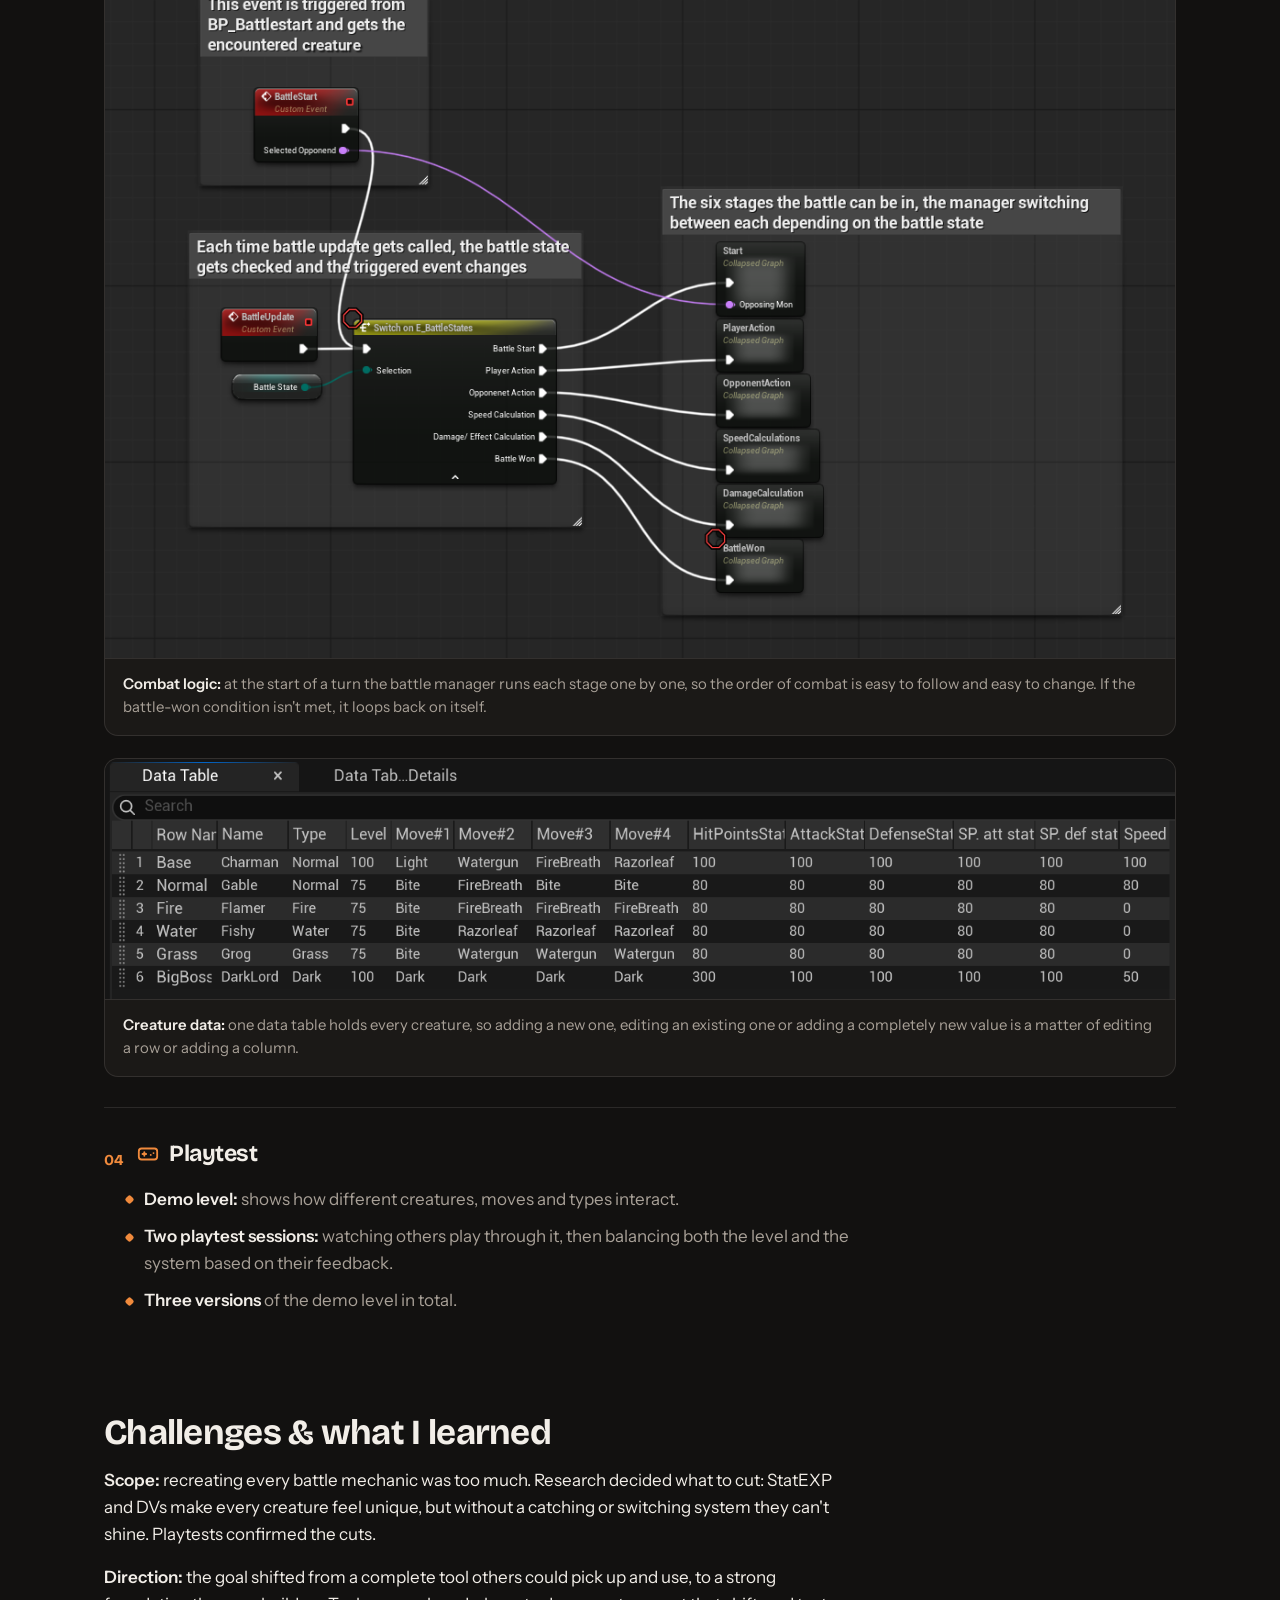
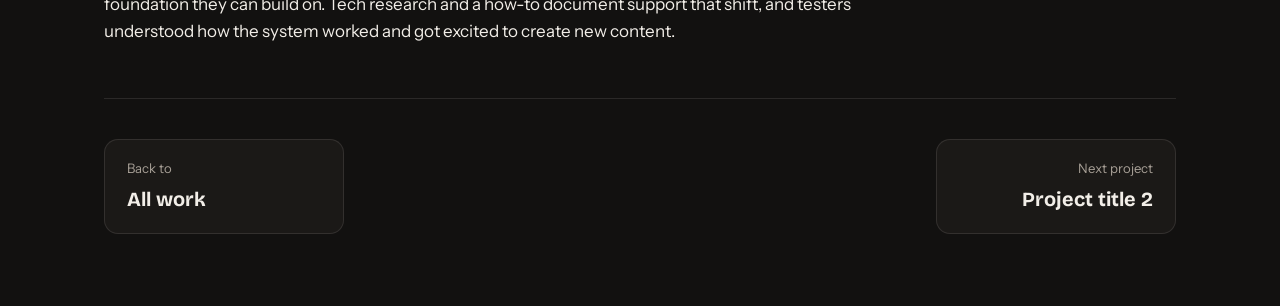
==== commit b943658f: "Apply portfolio feedback: new palette, dark only, projects first, hero video, process split into ste" ====
--- a/projects/project-1.html
+++ b/projects/project-1.html
@@ -1,10 +1,10 @@
 <!DOCTYPE html>
-<html lang="en" data-theme="dark">
+<html lang="en">
 <head>
 <meta charset="UTF-8">
 <meta name="viewport" content="width=device-width, initial-scale=1, viewport-fit=cover">
 <!-- [EDIT] tab title -->
-<title>A turn based combat tool — Sem</title>
+<title>A turn based combat tool — Sem Maree</title>
 <link rel="preconnect" href="https://fonts.googleapis.com">
 <link rel="preconnect" href="https://fonts.gstatic.com" crossorigin>
 <link href="https://fonts.googleapis.com/css2?family=Bricolage+Grotesque:opsz,wght@12..96,400..800&family=Instrument+Sans:ital,wght@0,400..600;1,400..500&display=swap" rel="stylesheet">
@@ -14,10 +14,9 @@
 
 <nav class="nav">
   <div class="wrap">
-    <a href="../index.html" class="brand"><span class="mark"></span>Sem</a>
+    <a href="../index.html" class="brand"><span class="mark"></span>Sem Maree</a>
     <div style="display:flex;align-items:center;gap:8px">
       <a href="../index.html#work" class="back"><svg viewBox="0 0 24 24" fill="none" stroke="currentColor" stroke-width="2.2" stroke-linecap="round" stroke-linejoin="round"><path d="M19 12H5M11 18l-6-6 6-6"/></svg>All work</a>
-      <button class="theme-btn" id="themeBtn" aria-label="Switch colour theme" title="Switch theme"></button>
     </div>
   </div>
 </nav>
@@ -30,7 +29,7 @@
     <!-- [EDIT] project name -->
     <h1>A turn based combat tool</h1>
     <!-- [EDIT] one-paragraph pitch: what it is and why it's interesting -->
-    <p class="p-intro">In this solo-project I have created a modular system that other developers are able to add to their existing projects to implement a turn-based battle system to their game.</p>
+    <p class="p-intro">A modular turn-based combat system for Unreal Engine 5, built solo in 8 weeks. Other developers can add it to their existing projects and adapt it to fit their game.</p>
   </header>
 
   <!-- [EDIT] cover: replace the text with <img src="../images/project-1-cover.jpg" alt="...">
@@ -43,10 +42,10 @@
 
   <!-- [EDIT] quick facts -->
   <div class="p-meta">
-    <div><h4>My role</h4><p>Tool designer</p></div>
-    <div><h4>Team</h4><p>1 person</p></div>
-    <div><h4>Duration</h4><p>8 weeks</p></div>
-    <div><h4>Tools</h4><p>Unreal Engine 5</p></div>
+    <div><h4><svg class="ico" viewBox="0 0 24 24" aria-hidden="true"><circle cx="12" cy="8" r="4"/><path d="M4 21a8 8 0 0 1 16 0"/></svg>My role</h4><p>Tool designer</p></div>
+    <div><h4><svg class="ico" viewBox="0 0 24 24" aria-hidden="true"><path d="M16 21v-2a4 4 0 0 0-4-4H6a4 4 0 0 0-4 4v2"/><circle cx="9" cy="7" r="4"/><path d="M22 21v-2a4 4 0 0 0-3-3.87"/><path d="M16 3.13a4 4 0 0 1 0 7.75"/></svg>Team</h4><p>1 person</p></div>
+    <div><h4><svg class="ico" viewBox="0 0 24 24" aria-hidden="true"><circle cx="12" cy="12" r="9"/><path d="M12 7v5l3 2"/></svg>Duration</h4><p>8 weeks</p></div>
+    <div><h4><svg class="ico" viewBox="0 0 24 24" aria-hidden="true"><path d="M21 8a2 2 0 0 0-1-1.73l-7-4a2 2 0 0 0-2 0l-7 4A2 2 0 0 0 3 8v8a2 2 0 0 0 1 1.73l7 4a2 2 0 0 0 2 0l7-4A2 2 0 0 0 21 16Z"/><path d="m3.3 7 8.7 5 8.7-5"/><path d="M12 22V12"/></svg>Tools</h4><p>Unreal Engine 5</p></div>
   </div>
 
   <div class="p-body">
@@ -54,7 +53,8 @@
     <section class="p-block">
       <h2>Overview</h2>
       <!-- [EDIT] -->
-      <p>The goal for this project was to break down an existing feature and create a plug-in that other users would be able to add to their projects. The main thing I focused on was modularity, I wanted users to be able to make changes so that it fits their use-case.</p>
+      <p><strong>Goal:</strong> break down the turn-based combat of an existing game and rebuild it as a plug-in other developers can add to their projects.</p>
+      <p><strong>Main focus:</strong> modularity. Every part can be changed to fit the user's own use-case.</p>
     </section>
 
     <section class="p-block">
@@ -72,58 +72,81 @@
 
     <section class="p-block p-wide">
       <h2>Design process</h2>
-      <p>I didn't start building straight away. I researched the original first, turned that into a plan, and then built and tested the system in small steps.</p>
-      <ol class="steps">
-        <li class="step">
-          <span class="step-num">01</span>
-          <h3>Research the original</h3>
-          <p>I broke down the turn-based combat of the existing game this tool is based on. A pattern analysis gave me the pattern <em>"Time to strategize"</em>: combat pauses on the player's turn so they can weigh all their options. Game research showed how it serves both casual and competitive players by hiding mechanics like DVs and StatEXP, and I dissected its damage formula to understand what every variable does.</p>
-        </li>
-        <li class="step">
-          <span class="step-num">02</span>
-          <h3>Plan with Conditions of Satisfaction</h3>
-          <p>With many systems depending on each other, it was hard to know where to start. I turned my research into Conditions of Satisfaction, which gave me a clear goal for each week and let me finish one system at a time instead of working on everything at once.</p>
-        </li>
-        <li class="step">
-          <span class="step-num">03</span>
-          <h3>Build a consistent back-end</h3>
-          <p>Most of the logic lives in one battle manager; other blueprints only send it input. The move-select UI, for example, only tells the manager which move was picked, and the manager handles the rest. The project is split into battle logic, data and UI folders, with Perforce for version control and regular builds to keep it stable.</p>
-        </li>
-        <li class="step">
-          <span class="step-num">04</span>
-          <h3>Playtest and iterate</h3>
-          <p>To show how the system can be used, I built a demo level where different creatures, moves and types interact. I ran two playtest sessions, watching others play through it, and used the feedback to balance both the level and the system, ending up with three versions of the demo level.</p>
-        </li>
-      </ol>
+
+      <!-- 01 RESEARCH -->
+      <div class="p-step">
+        <div class="p-step-head"><span class="step-num">01</span><h3><svg class="ico" viewBox="0 0 24 24" aria-hidden="true"><circle cx="11" cy="11" r="7"/><path d="m21 21-4.3-4.3"/></svg>Research</h3></div>
+        <ul class="p-points">
+          <li><strong>Player experience:</strong> a pattern analysis gave me <em>"Time to strategize"</em>: combat pauses on the player's turn so they can weigh all their options.</li>
+          <li><strong>Hidden mechanics:</strong> stats like DVs and StatEXP serve casual and competitive players at the same time. You don't need them to win, but they give an edge if you know them.</li>
+          <li><strong>Damage formula:</strong> dissected variable by variable, to know exactly what each part does.</li>
+          <li><strong>Tech research:</strong> small experiments to find the best way to build each part, like the UI example below.</li>
+        </ul>
+        <!-- [EDIT] one research example, broken down -->
+        <div class="research">
+          <a class="research-img" href="../images/combat-tool-commonui-experiment.png" target="_blank" rel="noopener" title="Open full size"><img src="../images/combat-tool-commonui-experiment.png" alt="Research log page: testing whether CommonUI's widget stacks manage layered menus better than regular widgets" loading="lazy"></a>
+          <div class="research-body">
+            <span class="research-label">Research example · Battle UI</span>
+            <dl>
+              <dt>Intention</dt>
+              <dd>The battle menu has layers: pick Attack, then a move, or go back. Each layer has to open and close in the right order.</dd>
+              <dt>Question</dt>
+              <dd>Can CommonUI manage widgets stacked on top of each other better than regular widgets?</dd>
+              <dt>Why</dt>
+              <dd>An earlier experiment showed regular widgets work well for battle information and input, but activating several at once was a headache.</dd>
+              <dt>Result</dt>
+              <dd>CommonUI's activatable stacks remember the previous widget when you push or remove one, which makes navigating menus a lot easier.</dd>
+              <dt>Applied</dt>
+              <dd>The battle UI is built with CommonUI, then still an experimental feature.</dd>
+            </dl>
+          </div>
+        </div>
+      </div>
+
+      <!-- 02 PLAN -->
+      <div class="p-step">
+        <div class="p-step-head"><span class="step-num">02</span><h3><svg class="ico" viewBox="0 0 24 24" aria-hidden="true"><path d="m3 17 2 2 4-4"/><path d="m3 7 2 2 4-4"/><path d="M13 6h8"/><path d="M13 12h8"/><path d="M13 18h8"/></svg>Plan</h3></div>
+        <ul class="p-points">
+          <li><strong>Conditions of Satisfaction:</strong> based on the research, with a clear goal for each week.</li>
+          <li><strong>One system at a time:</strong> with many systems depending on each other, the CoS made it possible to finish one part before starting the next, instead of working on everything at once.</li>
+        </ul>
+      </div>
+
+      <!-- 03 BUILD -->
+      <div class="p-step">
+        <div class="p-step-head"><span class="step-num">03</span><h3><svg class="ico" viewBox="0 0 24 24" aria-hidden="true"><path d="m16 18 6-6-6-6"/><path d="m8 6-6 6 6 6"/></svg>Build</h3></div>
+        <ul class="p-points">
+          <li><strong>Battle manager:</strong> holds most of the logic; other blueprints only send it input. The move-select UI only tells it which move was picked, and the manager handles the rest.</li>
+          <li><strong>Data:</strong> every creature lives in one data table.</li>
+          <li><strong>Structure:</strong> battle logic, data and UI in their own folders, Perforce for version control, and regular builds to keep the project stable.</li>
+        </ul>
+        <figure class="p-figure">
+          <a href="../images/combat-tool-battle-manager.png" target="_blank" rel="noopener" title="Open full size"><img src="../images/combat-tool-battle-manager.png" alt="Battle manager blueprint: a BattleUpdate event switches on the battle state and runs one of six stages, from Start through player action, opponent action, speed calculation and damage calculation to BattleWon" loading="lazy"></a>
+          <figcaption><strong>Combat logic:</strong> at the start of a turn the battle manager runs each stage one by one, so the order of combat is easy to follow and easy to change. If the battle-won condition isn't met, it loops back on itself.</figcaption>
+        </figure>
+        <figure class="p-figure">
+          <a href="../images/combat-tool-data-table.png" target="_blank" rel="noopener" title="Open full size"><img src="../images/combat-tool-data-table.png" alt="Data table with one row per creature: name, type, level, four moves and base stats such as hit points, attack, defense and speed" loading="lazy"></a>
+          <figcaption><strong>Creature data:</strong> one data table holds every creature, so adding a new one, editing an existing one or adding a completely new value is a matter of editing a row or adding a column.</figcaption>
+        </figure>
+      </div>
+
+      <!-- 04 PLAYTEST -->
+      <div class="p-step">
+        <div class="p-step-head"><span class="step-num">04</span><h3><svg class="ico" viewBox="0 0 24 24" aria-hidden="true"><rect x="2" y="6" width="20" height="12" rx="3"/><path d="M6 12h4"/><path d="M8 10v4"/><path d="M15 13h.01"/><path d="M18 11h.01"/></svg>Playtest</h3></div>
+        <ul class="p-points">
+          <li><strong>Demo level:</strong> shows how different creatures, moves and types interact.</li>
+          <li><strong>Two playtest sessions:</strong> watching others play through it, then balancing both the level and the system based on their feedback.</li>
+          <li><strong>Three versions</strong> of the demo level in total.</li>
+        </ul>
+      </div>
     </section>
-
-  </div>
-
-  <!-- [EDIT] screenshots: placeholders are <div class="shot">; a filled one is <figure class="shot filled"> with an <img> and a <figcaption> -->
-  <div class="gallery">
-    <figure class="shot wide filled">
-      <a href="../images/combat-tool-battle-manager.png" target="_blank" rel="noopener" title="Open full size"><img src="../images/combat-tool-battle-manager.png" alt="Battle manager blueprint: a BattleUpdate event switches on the battle state and runs one of six stages, from Start through player action, opponent action, speed calculation and damage calculation to BattleWon" loading="lazy"></a>
-      <figcaption>This is how I handled the combat logic. At the start of a turn the battle manager activates each stage one by one, which makes the order of combat easy to follow and shows exactly where to make changes if you want to. If the battle-won condition isn't met, it loops back on itself.</figcaption>
-    </figure>
-    <figure class="shot wide filled">
-      <a href="../images/combat-tool-data-table.png" target="_blank" rel="noopener" title="Open full size"><img src="../images/combat-tool-data-table.png" alt="Data table with one row per creature: name, type, level, four moves and base stats such as hit points, attack, defense and speed" loading="lazy"></a>
-      <figcaption>This is how I stored the back-end data for each creature, in a data table. Doing it this way makes it easy for users to add new creatures or edit existing ones, and even to add completely new values if they want to.</figcaption>
-    </figure>
-    <figure class="shot wide filled pair">
-      <div class="pair-imgs">
-        <a href="../images/combat-tool-ui-experiment.png" target="_blank" rel="noopener" title="Open full size"><img src="../images/combat-tool-ui-experiment.png" alt="Research log page for Experiment 8: testing widgets to show battle information and take player input" loading="lazy"></a>
-        <a href="../images/combat-tool-commonui-experiment.png" target="_blank" rel="noopener" title="Open full size"><img src="../images/combat-tool-commonui-experiment.png" alt="Research log page for Experiment 9: testing whether CommonUI's widget stacks manage layered menus better than regular widgets" loading="lazy"></a>
-      </div>
-      <figcaption>Two of my research experiments into how to build the UI. Experiment 8 showed that widgets were the way to go, but managing several of them at once was a headache. That led me to CommonUI, then still an experimental feature. Experiment 9 showed that its widget stacks remember the previous menu when you push or remove a widget, so I used CommonUI to build the UI to make effective use of its stacking of UI elements.</figcaption>
-    </figure>
   </div>
 
   <section class="p-block">
     <h2>Challenges &amp; what I learned</h2>
     <!-- [EDIT] -->
-    <p>The biggest challenge was scope. Recreating every battle mechanic would have been far too much, so I had to decide what to cut without losing the player experience. My research made those calls easier: StatEXP and DVs make every creature feel unique, but without a catching or switching system they can't shine, so they were easy to cut. The playtest results told me I cut the right things.</p>
-    <p>I also had to change what I was building. I set out to make a complete tool that others could pick up and use, but down-scoping and time constraints pushed me towards a strong foundation that others can build on. I wrote tech research and a how-to document to support that direction, and when others worked with the project they understood how it functioned and got excited to create new content.</p>
-    <blockquote class="takeaway">This project taught me as much about scope management and knowing when to change direction as it did about the technical implementation.</blockquote>
+    <p><strong>Scope:</strong> recreating every battle mechanic was too much. Research decided what to cut: StatEXP and DVs make every creature feel unique, but without a catching or switching system they can't shine. Playtests confirmed the cuts.</p>
+    <p><strong>Direction:</strong> the goal shifted from a complete tool others could pick up and use, to a strong foundation they can build on. Tech research and a how-to document support that shift, and testers understood how the system worked and got excited to create new content.</p>
   </section>
 
   <div class="next">
@@ -133,22 +156,6 @@
 
 </main>
 
-<footer class="footer">
-  <div class="wrap"><span>© <span id="year"></span> Sem</span></div>
-</footer>
 
-<script>
-(function(){
-  var root=document.documentElement, btn=document.getElementById('themeBtn');
-  var sun='<svg viewBox="0 0 24 24" fill="none" stroke="currentColor" stroke-width="2" stroke-linecap="round"><circle cx="12" cy="12" r="4"/><path d="M12 2v2M12 20v2M4.9 4.9l1.4 1.4M17.7 17.7l1.4 1.4M2 12h2M20 12h2M4.9 19.1l1.4-1.4M17.7 6.3l1.4-1.4"/></svg>';
-  var moon='<svg viewBox="0 0 24 24" fill="none" stroke="currentColor" stroke-width="2" stroke-linecap="round" stroke-linejoin="round"><path d="M21 12.8A9 9 0 1 1 11.2 3a7 7 0 0 0 9.8 9.8Z"/></svg>';
-  function cur(){return root.getAttribute('data-theme')||(matchMedia('(prefers-color-scheme: dark)').matches?'dark':'light');}
-  function paint(){btn.innerHTML=cur()==='dark'?sun:moon;}
-  try{var s=localStorage.getItem('theme');if(s)root.setAttribute('data-theme',s);}catch(e){}
-  paint();
-  btn.addEventListener('click',function(){var n=cur()==='dark'?'light':'dark';root.setAttribute('data-theme',n);try{localStorage.setItem('theme',n);}catch(e){}paint();});
-  document.getElementById('year').textContent=new Date().getFullYear();
-})();
-</script>
 </body>
 </html>
--- a/style.css
+++ b/style.css
@@ -1,53 +1,23 @@
-/* ---------- Theme tokens ---------- */
+/* ---------- Theme tokens (one dark theme) ---------- */
 :root{
-  /* light is the base */
-  --ink:#f6f3ff;
-  --surface:#ffffff;
-  --surface-2:#ece6fb;
-  --text:#1a1433;
-  --muted:#645c85;
-  --line:rgba(26,20,51,.12);
-  --line-strong:rgba(26,20,51,.22);
-  --accent:#c21b8f;
-  --accent-2:#07708a;
-  --accent-ink:#ffffff;
-  --dot:rgba(194,27,143,.5);
-  --dot-dim:rgba(26,20,51,.14);
+  --ink:#121110;
+  --surface:#1b1917;
+  --surface-2:#24211e;
+  --text:#f2eee8;
+  --muted:#a8a097;
+  --line:rgba(242,238,232,.11);
+  --line-strong:rgba(242,238,232,.22);
+  --accent:#f08a3c;
+  --accent-2:#e3c08f;
+  --accent-ink:#121110;
+  --dot:rgba(240,138,60,.55);
+  --dot-dim:rgba(242,238,232,.10);
 
   --font-display:"Bricolage Grotesque",system-ui,sans-serif;
   --font-body:"Instrument Sans",system-ui,sans-serif;
   --wrap:1120px;
   --nav-h:64px;
-}
-@media (prefers-color-scheme:dark){
-  :root:not([data-theme="light"]){
-    --ink:#0e0a1f;
-    --surface:#171133;
-    --surface-2:#221a49;
-    --text:#f3eeff;
-    --muted:#a79ecb;
-    --line:rgba(243,238,255,.12);
-    --line-strong:rgba(243,238,255,.24);
-    --accent:#ff5fd2;
-    --accent-2:#4de1ff;
-    --accent-ink:#0e0a1f;
-    --dot:rgba(255,95,210,.6);
-    --dot-dim:rgba(243,238,255,.13);
-  }
-}
-:root[data-theme="dark"]{
-  --ink:#0e0a1f;
-  --surface:#171133;
-  --surface-2:#221a49;
-  --text:#f3eeff;
-  --muted:#a79ecb;
-  --line:rgba(243,238,255,.12);
-  --line-strong:rgba(243,238,255,.24);
-  --accent:#ff5fd2;
-  --accent-2:#4de1ff;
-  --accent-ink:#0e0a1f;
-  --dot:rgba(255,95,210,.6);
-  --dot-dim:rgba(243,238,255,.13);
+  color-scheme:dark;
 }
 
 /* ---------- Base ---------- */
@@ -75,6 +45,9 @@
 ::selection{background:var(--accent);color:var(--accent-ink)}
 :focus-visible{outline:2.5px solid var(--accent-2);outline-offset:3px;border-radius:4px}
 
+/* ---------- Icons (inline SVG, stroke style) ---------- */
+.ico{width:18px;height:18px;flex:none;fill:none;stroke:var(--accent);stroke-width:2;stroke-linecap:round;stroke-linejoin:round}
+
 /* ---------- Nav ---------- */
 .nav{
   position:sticky;top:env(safe-area-inset-top,0px);z-index:50;
@@ -95,14 +68,6 @@
 .nav-links a:hover{color:var(--text);background:var(--surface-2)}
 .nav-links a.active{color:var(--text)}
 .nav-links a.active::after{content:"";display:block;height:2px;margin-top:3px;border-radius:2px;background:var(--accent)}
-.theme-btn{
-  display:grid;place-items:center;width:38px;height:38px;border-radius:9px;cursor:pointer;
-  background:var(--surface-2);border:1px solid var(--line);color:var(--text);
-  transition:border-color .18s,transform .1s;
-}
-.theme-btn:hover{border-color:var(--line-strong)}
-.theme-btn:active{transform:scale(.94)}
-.theme-btn svg{width:18px;height:18px}
 .nav-toggle{display:none}
 
 /* ---------- Hero ---------- */
@@ -116,9 +81,16 @@
 }
 .hero-avail .pulse{width:8px;height:8px;border-radius:50%;background:#37c26a;box-shadow:0 0 0 0 rgba(55,194,106,.5);animation:pulse 2.4s infinite}
 @keyframes pulse{0%{box-shadow:0 0 0 0 rgba(55,194,106,.5)}70%{box-shadow:0 0 0 7px rgba(55,194,106,0)}100%{box-shadow:0 0 0 0 rgba(55,194,106,0)}}
-.hero h1{font-size:clamp(3rem,10.5vw,6.6rem);font-weight:800;max-width:12ch}
-.hero h1 .role{display:block;color:var(--accent);font-size:clamp(1.6rem,4.7vw,2.9rem);font-weight:600;margin-top:.15em;letter-spacing:-.01em}
-.hero-sub{max-width:52ch;color:var(--muted);font-size:1.12rem;margin:26px 0 34px}
+.hero-grid{display:grid;grid-template-columns:minmax(0,1fr) minmax(0,1.15fr);gap:56px;align-items:center}
+.hero h1{font-size:clamp(2.3rem,4.6vw,3.7rem);font-weight:800;line-height:1.05}
+.hero h1 em{font-style:normal;color:var(--accent)}
+.hero-sub{max-width:46ch;color:var(--muted);font-size:1.1rem;margin:22px 0 32px}
+.hero-video{margin:0}
+.hero-video .frame{aspect-ratio:16/9;border-radius:16px;overflow:hidden;border:1px solid var(--line-strong);background:#000;box-shadow:0 24px 60px -24px rgba(0,0,0,.7)}
+.hero-video iframe{width:100%;height:100%;border:0;display:block}
+.hero-video figcaption{margin-top:12px;font-size:.88rem;color:var(--muted)}
+.hero-video figcaption a{color:var(--text);border-bottom:1px solid var(--line-strong)}
+.hero-video figcaption a:hover{color:var(--accent);border-color:var(--accent)}
 .cta-row{display:flex;flex-wrap:wrap;gap:14px}
 .btn{
   display:inline-flex;align-items:center;gap:9px;font-family:var(--font-body);font-weight:600;font-size:1rem;
@@ -151,12 +123,9 @@
 .portrait .hint{position:absolute;bottom:12px;left:0;right:0;text-align:center;font-size:.78rem;color:var(--muted)}
 .about-body p{margin:0 0 18px;max-width:62ch}
 .about-body p:last-of-type{margin-bottom:0}
-.lead{font-size:1.05rem;color:var(--text)}
-/* opening line: scales with the text column so it stays on one line (wraps only on phones) */
-.about-body{container-type:inline-size}
-.lead-open{display:block;font-size:max(1.1rem,min(1.2rem,2.65cqi));font-weight:500;line-height:1.35;margin-bottom:6px}
+.lead{font-size:1.2rem;color:var(--text);line-height:1.5}
 .facts{display:grid;grid-template-columns:1fr 1fr;gap:22px 40px;margin-top:34px;padding-top:30px;border-top:1px solid var(--line)}
-.fact h4{font-family:var(--font-body);font-weight:600;font-size:.82rem;color:var(--muted);margin:0 0 10px;text-transform:none;letter-spacing:0}
+.fact h4{font-family:var(--font-body);font-weight:600;font-size:.82rem;color:var(--muted);margin:0 0 10px;text-transform:none;letter-spacing:0;display:flex;align-items:center;gap:8px}
 .fact ul{list-style:none;margin:0;padding:0;display:flex;flex-wrap:wrap;gap:8px}
 .fact li{font-size:.9rem;background:var(--surface);border:1px solid var(--line);padding:5px 11px;border-radius:8px}
 .fact .single{font-size:1rem;color:var(--text)}
@@ -169,20 +138,16 @@
 }
 .card:hover{border-color:var(--line-strong);transform:translateY(-3px)}
 .card:hover .thumb .go{opacity:1;transform:translate(0,0)}
-.thumb{position:relative;aspect-ratio:16/10;overflow:hidden}
+.thumb{position:relative;aspect-ratio:16/9;overflow:hidden}
+.thumb img{position:absolute;inset:0;width:100%;height:100%;object-fit:cover;display:block}
 .thumb .go{
   position:absolute;bottom:14px;right:14px;width:42px;height:42px;border-radius:50%;
   background:var(--accent);color:var(--accent-ink);display:grid;place-items:center;
   opacity:0;transform:translate(6px,6px);transition:opacity .22s,transform .22s;
 }
 .thumb .go svg{width:18px;height:18px}
-/* varied thumbnail treatments so cards don't read as identical */
-.t1{background:radial-gradient(130% 110% at 15% 15%,#ff5fd2 0%,transparent 55%),radial-gradient(120% 120% at 100% 100%,#4de1ff 0%,transparent 60%),#221a49}
-.t2{background:conic-gradient(from 210deg at 70% 30%,#4de1ff,#ff5fd2,#ffa3e6,#4de1ff);filter:saturate(1.05)}
-.t3{background:linear-gradient(135deg,#1e3a64,#171133);position:relative}
-.t3::after{content:"";position:absolute;inset:0;background-image:radial-gradient(rgba(255,95,210,.45) 1.4px,transparent 1.5px);background-size:16px 16px}
-.t4{background:linear-gradient(160deg,#4a1a5e,#171133);position:relative}
-.t4::after{content:"";position:absolute;inset:0;background-image:linear-gradient(rgba(77,225,255,.35) 1px,transparent 1px),linear-gradient(90deg,rgba(77,225,255,.35) 1px,transparent 1px);background-size:26px 26px;mask:radial-gradient(120% 90% at 30% 20%,#000,transparent 75%)}
+/* placeholder thumbnail for projects without an image yet */
+.t2{background-color:var(--surface-2);background-image:radial-gradient(color-mix(in srgb,var(--accent) 45%,transparent) 1.3px,transparent 1.5px);background-size:18px 18px}
 .card-body{padding:22px 22px 24px;display:flex;flex-direction:column;gap:11px;flex:1}
 .card-role{font-size:.82rem;color:var(--accent-2);font-weight:600}
 .card h3{font-size:1.4rem}
@@ -191,29 +156,8 @@
 .tag{font-size:.78rem;color:var(--muted);border:1px solid var(--line);padding:3px 9px;border-radius:6px}
 
 /* ---------- Contact ---------- */
-/* ---------- Timeline (newest at top; the line fades out above the latest step) ---------- */
-.timeline{list-style:none;margin:0;padding:88px 0 0;position:relative;max-width:720px}
-.timeline::before{
-  content:"";position:absolute;left:6.5px;top:0;bottom:12px;width:3px;border-radius:3px;
-  background:linear-gradient(to bottom,var(--accent),var(--accent-2));
-  -webkit-mask-image:linear-gradient(to bottom,transparent,#000 88px);mask-image:linear-gradient(to bottom,transparent,#000 88px);
-}
-.tl-item{position:relative;padding:0 0 44px 44px}
-.tl-item:last-child{padding-bottom:0}
-.tl-item::before{
-  content:"";position:absolute;left:0;top:4px;width:16px;height:16px;border-radius:50%;
-  background:var(--ink);border:2px solid var(--accent-2);
-}
-.tl-item.now::before{background:var(--accent);border-color:var(--accent);box-shadow:0 0 0 5px color-mix(in srgb,var(--accent) 22%,transparent)}
-.tl-date{font-family:var(--font-display);font-weight:700;color:var(--accent);font-size:.95rem}
-.tl-type{margin-left:10px;font-size:.75rem;color:var(--muted);border:1px solid var(--line);padding:2px 9px;border-radius:999px;vertical-align:2px}
-.tl-item h3{font-size:1.35rem;margin:8px 0 4px}
-.tl-org{color:var(--text);margin:0 0 8px;font-weight:500}
-.tl-item p:last-child{color:var(--muted);margin:0;max-width:60ch}
-
 .contact{text-align:center}
-.contact h2{font-size:clamp(2.2rem,6.5vw,4rem);max-width:34ch;margin:0 auto 18px}
-.contact p{color:var(--muted);max-width:60ch;margin:0 auto 34px;font-size:1.08rem}
+.contact h2{font-size:clamp(2.2rem,6.5vw,4rem);margin:14px auto 34px}
 .socials{display:flex;flex-wrap:wrap;justify-content:center;gap:12px}
 .social{
   display:inline-flex;align-items:center;gap:10px;padding:11px 18px;border-radius:11px;
@@ -221,15 +165,14 @@
   transition:border-color .18s,color .18s,transform .1s;
 }
 .social:hover{border-color:var(--accent);color:var(--accent)}
+.social.primary{background:var(--accent);border-color:var(--accent);color:var(--accent-ink)}
+.social.primary:hover{background:color-mix(in srgb,var(--accent) 85%,var(--text));color:var(--accent-ink)}
 .social:active{transform:translateY(1px)}
 .social svg{width:19px;height:19px;flex:none}
 
-/* ---------- Footer ---------- */
-.footer{border-top:1px solid var(--line);padding:30px 0;color:var(--muted);font-size:.88rem}
-.footer .wrap{display:flex;justify-content:space-between;align-items:center;flex-wrap:wrap;gap:10px}
-
 /* ---------- Responsive ---------- */
 @media (max-width:820px){
+  .hero-grid{grid-template-columns:1fr;gap:36px}
   .about-grid{grid-template-columns:1fr;gap:34px}
   .portrait{max-width:280px}
   .work-grid{grid-template-columns:1fr}
@@ -258,13 +201,14 @@
 .back svg{width:17px;height:17px}
 .p-hero{padding:64px 0 40px}
 .p-role{color:var(--accent-2);font-weight:600;font-size:.95rem;margin-bottom:14px;display:block}
-.p-hero h1{font-size:clamp(2.6rem,8vw,5rem);font-weight:800;max-width:16ch}
+.p-hero h1{font-size:clamp(2.6rem,8vw,5rem);font-weight:800}
 .p-intro{color:var(--muted);font-size:1.15rem;max-width:58ch;margin:22px 0 0}
 .p-cover{aspect-ratio:16/8;border-radius:18px;border:1px solid var(--line);overflow:hidden;display:grid;place-items:center;color:rgba(255,255,255,.75);font-size:.9rem}
 .p-cover img,.p-cover video,.p-cover iframe{width:100%;height:100%;object-fit:cover;border:0;display:block}
 .p-cover.p-video{aspect-ratio:16/9;background:#000}
 .p-meta{display:grid;grid-template-columns:repeat(4,1fr);gap:24px;padding:32px 0;margin-top:36px;border-top:1px solid var(--line);border-bottom:1px solid var(--line)}
-.p-meta h4{font-family:var(--font-body);font-size:.82rem;font-weight:600;color:var(--muted);margin:0 0 6px}
+.p-meta h4{font-family:var(--font-body);font-size:.82rem;font-weight:600;color:var(--muted);margin:0 0 6px;display:flex;align-items:center;gap:7px}
+.p-meta h4 .ico{width:16px;height:16px}
 .p-meta p{margin:0}
 .p-body{display:grid;grid-template-columns:1fr;gap:0;padding:56px 0 24px}
 .p-block{max-width:68ch;margin:0 0 52px}
@@ -273,23 +217,43 @@
 .p-block ul{margin:0 0 16px;padding-left:1.2em}
 .p-block li{margin-bottom:6px}
 .p-block.p-wide{max-width:none}
-.p-block.p-wide>p{max-width:68ch}
-.steps{list-style:none;margin:28px 0 0;padding:0;display:grid;grid-template-columns:repeat(2,1fr);gap:18px}
-.step{background:var(--surface);border:1px solid var(--line);border-radius:16px;padding:24px 24px 22px;margin:0}
+.p-block strong{color:var(--text);font-weight:600}
+/* design process: one section per step */
+.p-step{padding:34px 0 8px;border-top:1px solid var(--line)}
+.p-step:first-of-type{border-top:0;padding-top:12px}
+.p-step-head{display:flex;align-items:baseline;gap:14px;margin-bottom:14px}
 .step-num{font-family:var(--font-display);font-weight:700;color:var(--accent);font-size:.95rem}
-.step h3{font-size:1.2rem;margin:8px 0 10px}
-.step p{margin:0;color:var(--muted);font-size:.97rem}
-.takeaway{margin:26px 0 0;padding:4px 0 4px 20px;border-left:3px solid var(--accent);font-family:var(--font-display);font-weight:600;font-size:1.25rem;line-height:1.4;color:var(--text)}
-@media (max-width:760px){.steps{grid-template-columns:1fr}}
+.p-step h3{font-size:1.45rem;display:flex;align-items:center;gap:10px}
+.p-step h3 .ico{width:22px;height:22px}
+.p-points{list-style:none;margin:0 0 26px;padding:0;max-width:72ch}
+.p-points li{position:relative;padding-left:20px;margin-bottom:10px;color:var(--muted)}
+.p-points li::before{content:"";position:absolute;left:2px;top:.62em;width:7px;height:7px;border-radius:2px;background:var(--accent);transform:rotate(45deg)}
+/* one research example, broken down */
+.research{display:grid;grid-template-columns:minmax(0,5fr) minmax(0,6fr);border:1px solid var(--line);border-radius:14px;overflow:hidden;background:var(--surface);margin-bottom:28px}
+.research-img{display:block;background:#262626;border-right:1px solid var(--line)}
+.research-img img{width:100%;height:auto;display:block}
+.research-body{padding:26px 28px}
+.research-label{display:block;font-family:var(--font-display);font-weight:700;color:var(--accent-2);font-size:.92rem;margin-bottom:14px}
+.research dl{margin:0;display:grid;grid-template-columns:auto 1fr;gap:12px 18px}
+.research dt{font-weight:600;color:var(--text);font-size:.9rem;padding-top:1px}
+.research dd{margin:0;color:var(--muted);font-size:.95rem;line-height:1.55}
+/* image + caption inside a step */
+.p-figure{margin:0 0 22px;border:1px solid var(--line);border-radius:14px;overflow:hidden;background:var(--surface)}
+.p-figure a{display:block;background:var(--surface-2)}
+.p-figure img{width:100%;height:auto;display:block}
+.p-figure figcaption{padding:14px 18px 16px;color:var(--muted);font-size:.93rem;line-height:1.55;border-top:1px solid var(--line)}
+.p-figure figcaption strong{color:var(--text)}
+@media (max-width:760px){
+  .research{grid-template-columns:1fr}
+  .research-img{border-right:0;border-bottom:1px solid var(--line)}
+  .research dl{grid-template-columns:1fr;gap:4px}
+  .research dd{margin-bottom:10px}
+}
+/* screenshot placeholders (template pages) */
 .gallery{display:grid;grid-template-columns:repeat(2,1fr);gap:18px;margin:4px 0 56px}
-.shot{aspect-ratio:16/10;border-radius:14px;border:1px dashed var(--line-strong);background:var(--surface);display:grid;place-items:center;color:var(--muted);font-size:.88rem;overflow:hidden}
-.shot img{width:100%;height:100%;object-fit:cover;display:block}
+.shot{aspect-ratio:16/10;border-radius:14px;border:1px dashed var(--line-strong);background:var(--surface);display:grid;place-items:center;color:var(--muted);font-size:.88rem}
 .shot.wide{grid-column:1/-1;aspect-ratio:16/7}
-/* filled shot: show the whole image at its own shape, caption underneath */
-.gallery{align-items:start}
-.shot.filled{aspect-ratio:auto;display:block;margin:0;border-style:solid;border-color:var(--line);color:var(--text)}
-.shot.filled img{height:auto;object-fit:contain;background:var(--surface-2)}
-.shot.filled figcaption{padding:14px 16px 16px;color:var(--muted);font-size:.92rem;line-height:1.55;border-top:1px solid var(--line)}
+@media (max-width:760px){.gallery{grid-template-columns:1fr}}
 .p-actions{display:flex;flex-wrap:wrap;gap:14px;margin-top:8px}
 .next{display:flex;justify-content:space-between;align-items:center;gap:20px;flex-wrap:wrap;padding:40px 0 72px;border-top:1px solid var(--line)}
 .next a{display:block;border:1px solid var(--line);background:var(--surface);border-radius:14px;padding:18px 22px;transition:border-color .18s;min-width:240px}
@@ -298,12 +262,6 @@
 .next strong{font-family:var(--font-display);font-size:1.25rem}
 @media (max-width:820px){
   .p-meta{grid-template-columns:1fr 1fr}
-  .gallery{grid-template-columns:1fr}
   .next a{width:100%}
 }
 
-/* pair: two images side by side with one shared caption (bg matches the doc pages) */
-.pair-imgs{display:grid;grid-template-columns:1fr 1fr;gap:1px;background:var(--line);align-items:stretch}
-.pair-imgs a{display:block;background:#262626;height:100%}
-.pair-imgs img{background:#262626}
-@media (max-width:760px){.pair-imgs{grid-template-columns:1fr}}
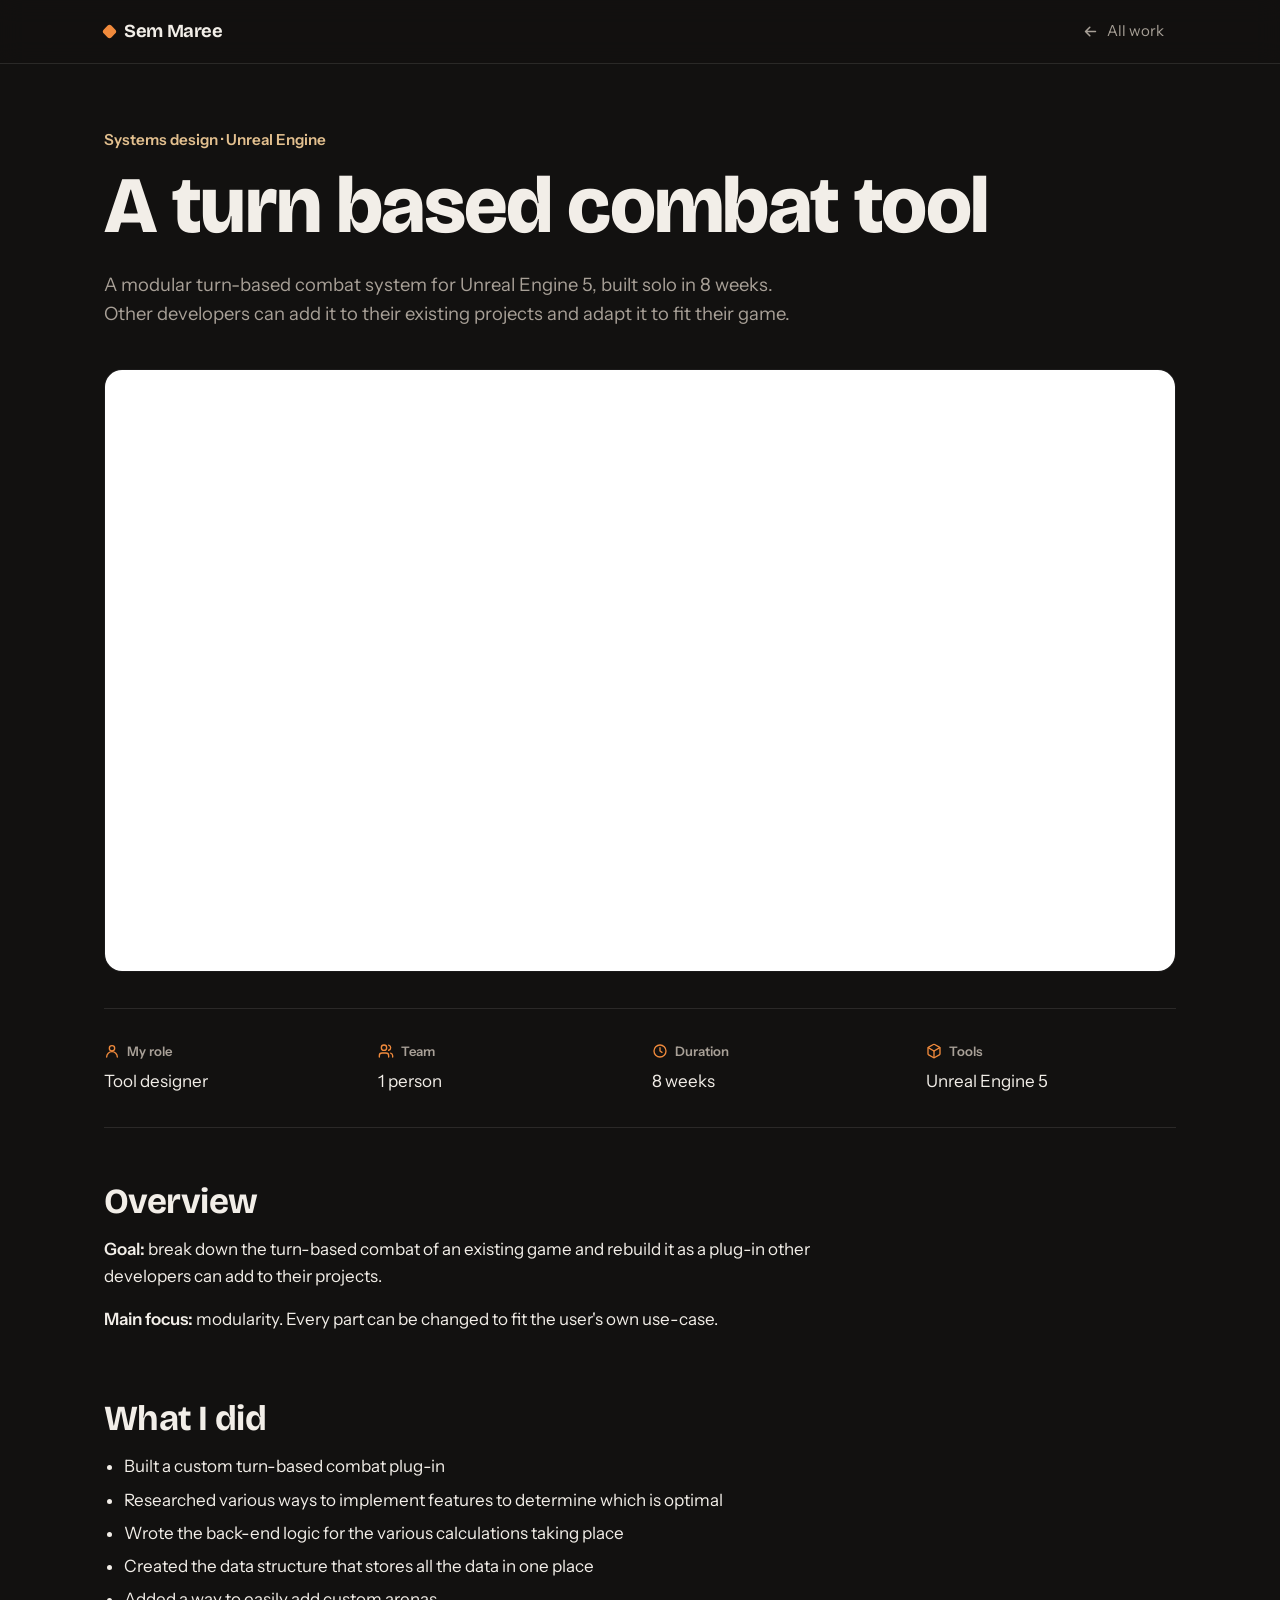
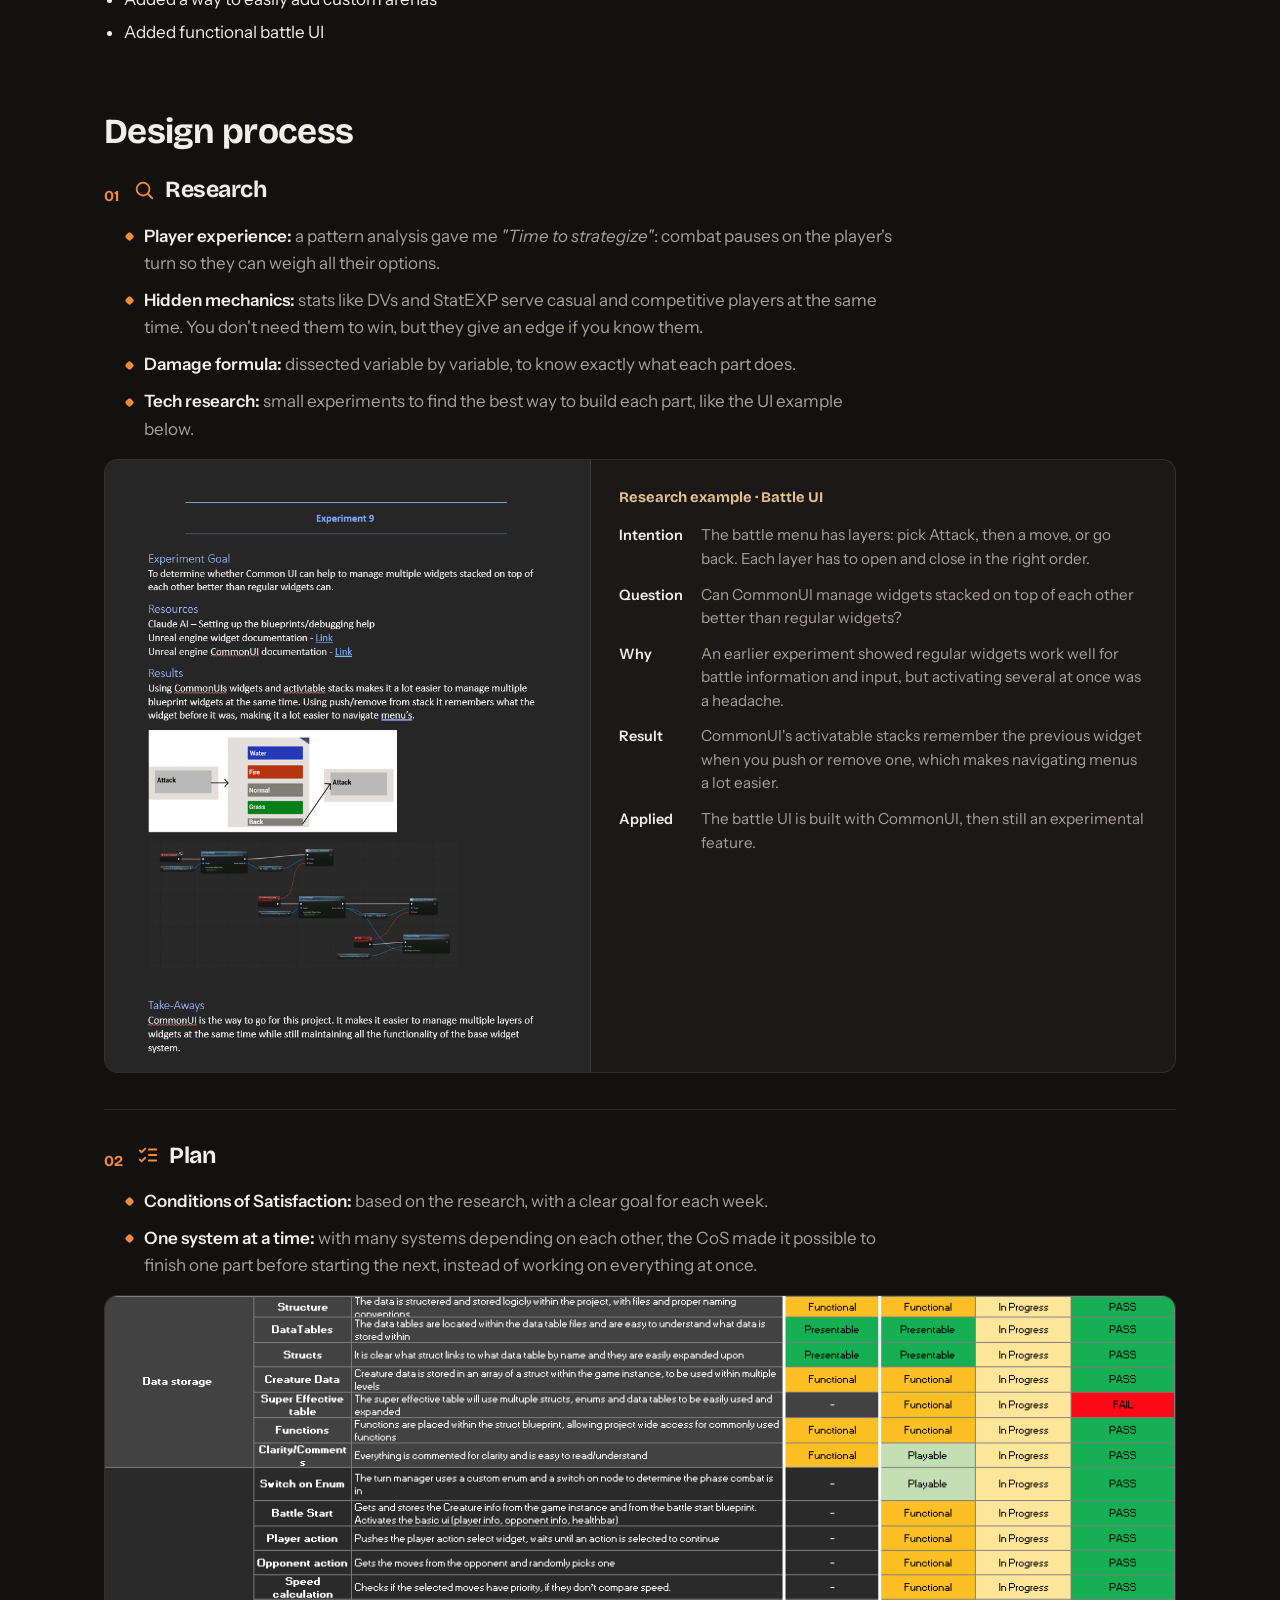
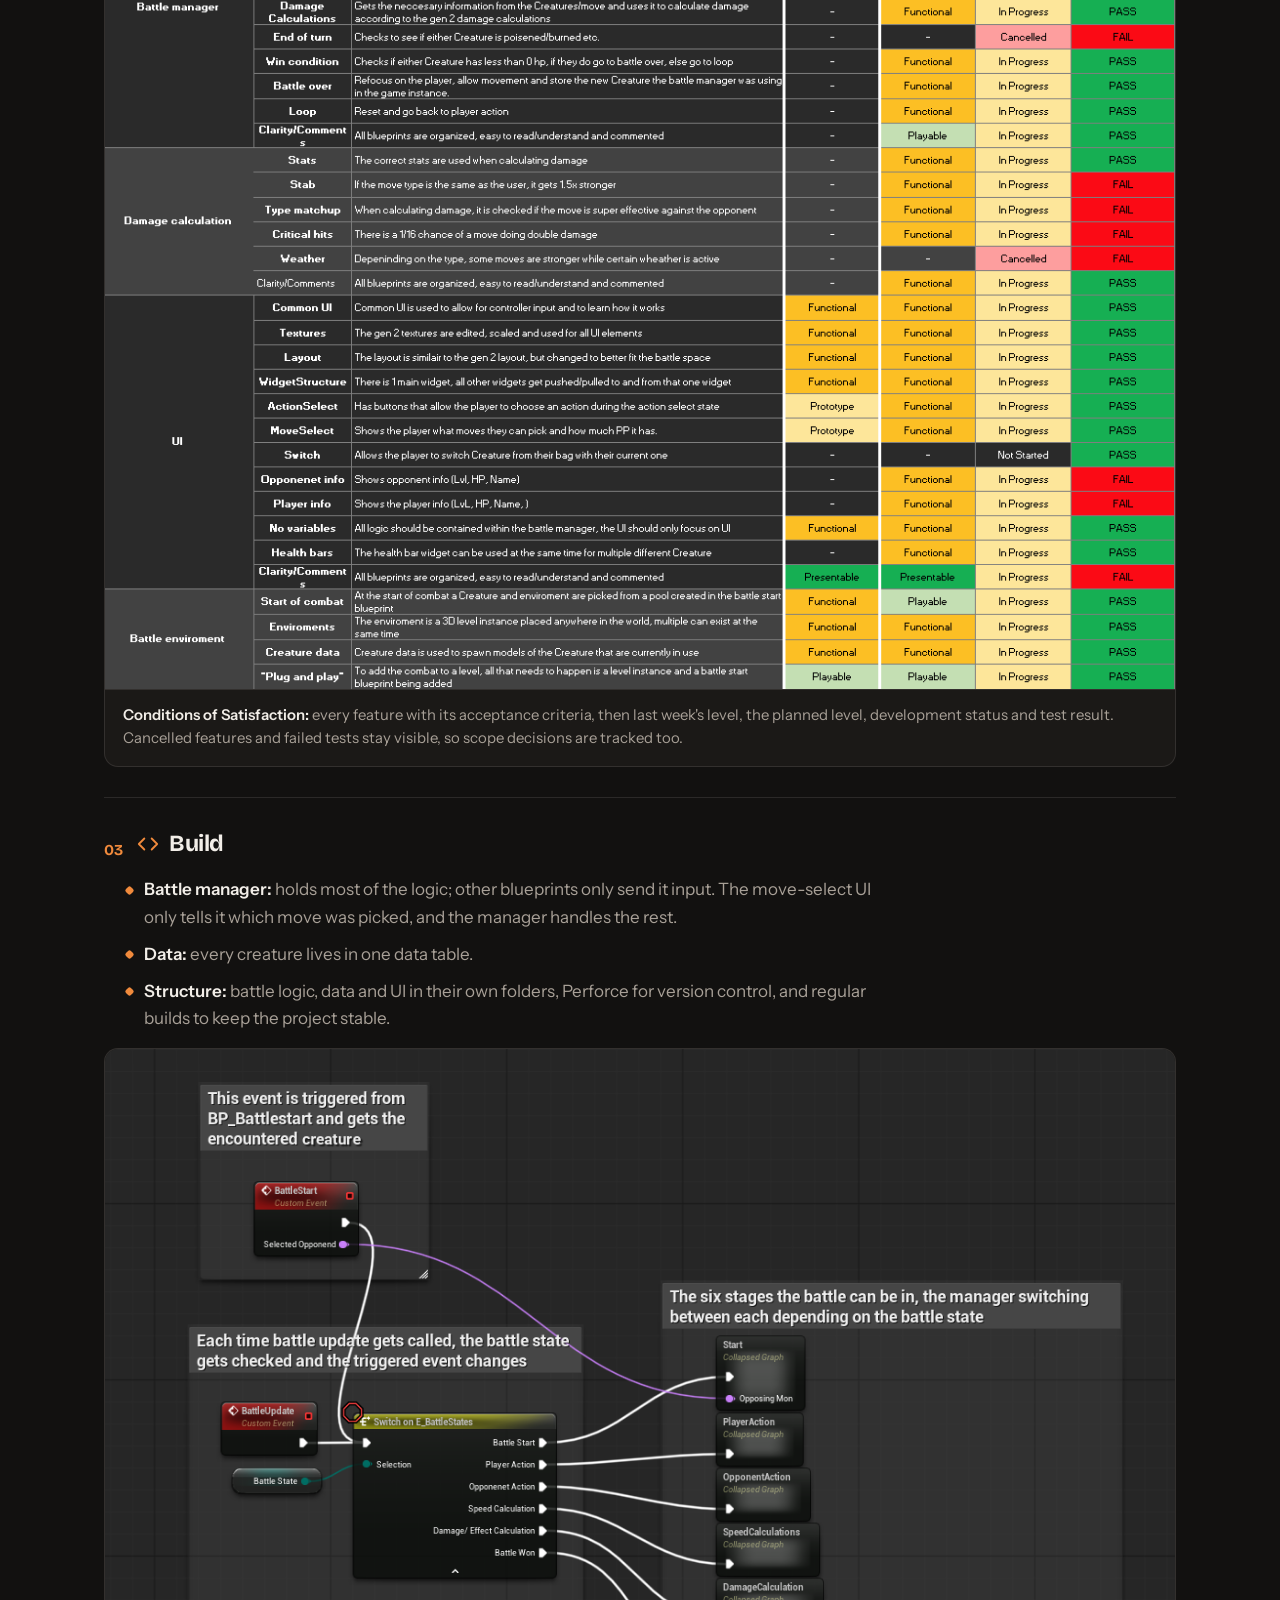
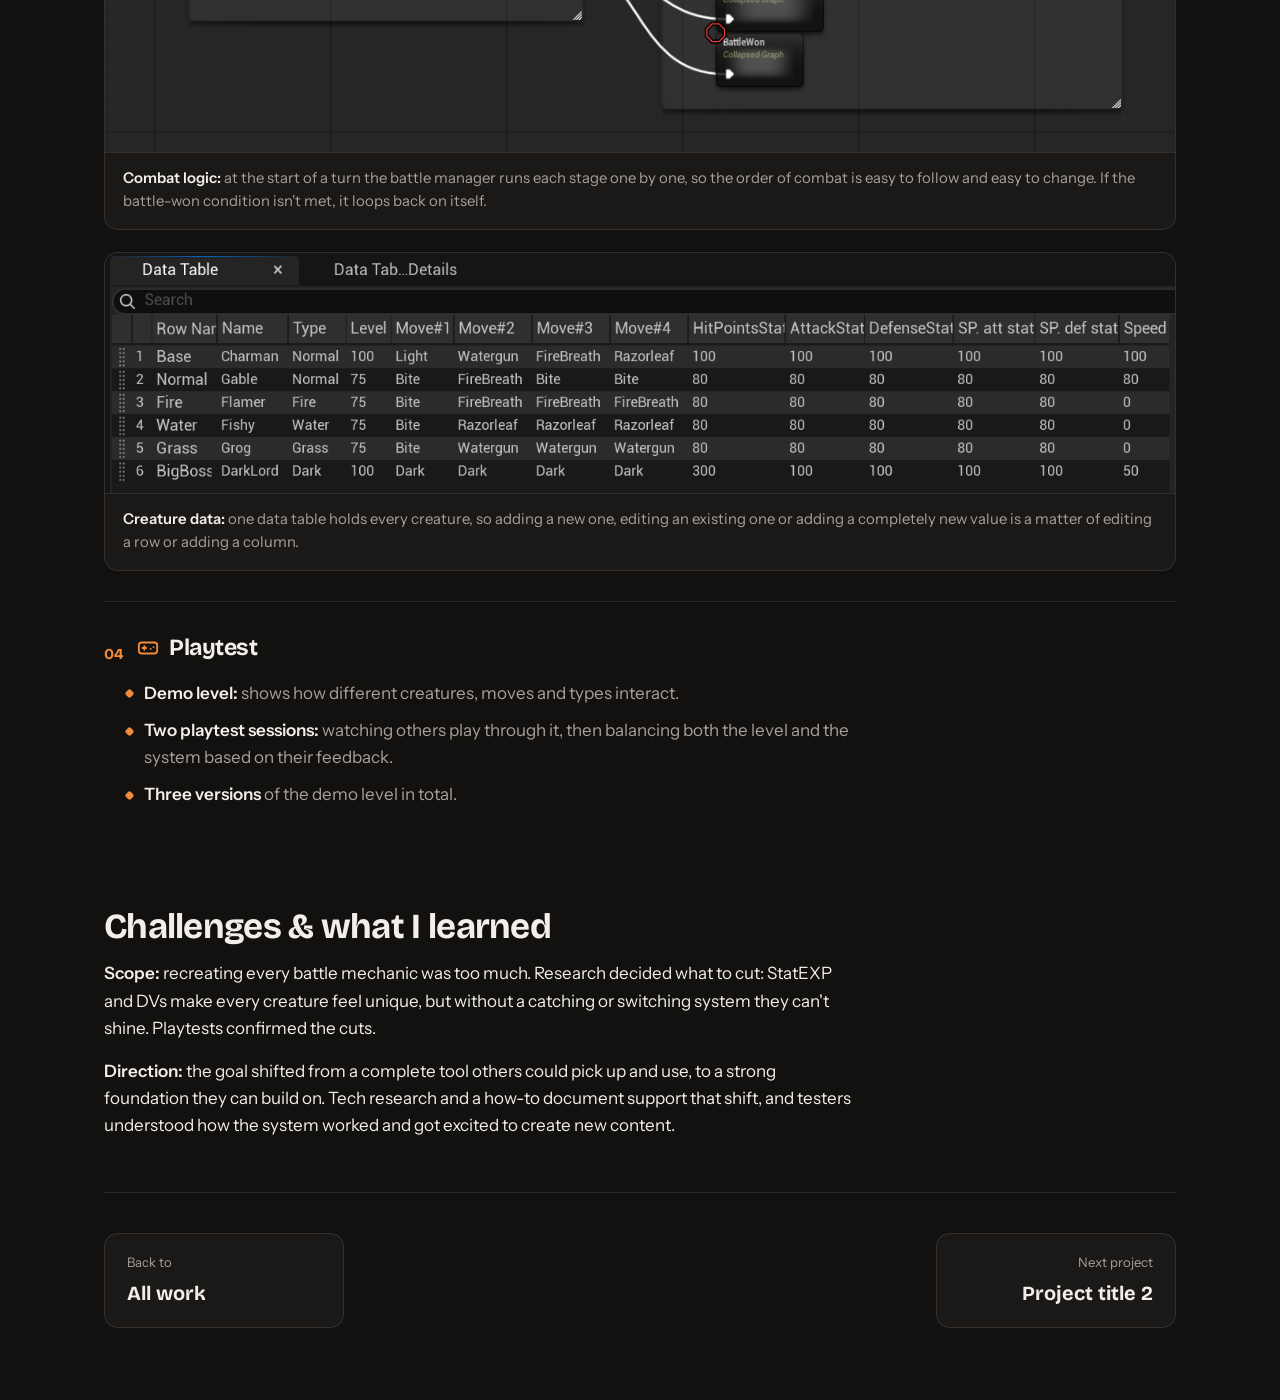
==== commit 3e0b2ffc: "Project 1: add Conditions of Satisfaction table to the Plan step Co-Authored-By: Claude Opus 5.5 <no" ====
--- a/projects/project-1.html
+++ b/projects/project-1.html
@@ -110,6 +110,10 @@
           <li><strong>Conditions of Satisfaction:</strong> based on the research, with a clear goal for each week.</li>
           <li><strong>One system at a time:</strong> with many systems depending on each other, the CoS made it possible to finish one part before starting the next, instead of working on everything at once.</li>
         </ul>
+        <figure class="p-figure">
+          <a href="../images/combat-tool-cos.png" target="_blank" rel="noopener" title="Open full size"><img src="../images/combat-tool-cos.png" alt="Conditions of Satisfaction table: features grouped into data storage, battle manager, damage calculation, UI and battle environment, each with acceptance criteria, last week's level, the planned level, development status and a pass or fail test result" loading="lazy"></a>
+          <figcaption><strong>Conditions of Satisfaction:</strong> every feature with its acceptance criteria, then last week's level, the planned level, development status and test result. Cancelled features and failed tests stay visible, so scope decisions are tracked too.</figcaption>
+        </figure>
       </div>
 
       <!-- 03 BUILD -->
--- a/style.css
+++ b/style.css
@@ -158,6 +158,13 @@
 /* ---------- Contact ---------- */
 .contact{text-align:center}
 .contact h2{font-size:clamp(2.2rem,6.5vw,4rem);margin:14px auto 34px}
+.looking{list-style:none;margin:0 auto 36px;padding:0;display:flex;flex-wrap:wrap;justify-content:center;gap:14px}
+.looking li{display:flex;align-items:center;gap:12px;text-align:left;background:var(--surface);border:1px solid var(--line);border-radius:14px;padding:14px 20px 14px 16px;min-width:200px}
+.looking .ico{width:24px;height:24px}
+.looking small{display:block;color:var(--muted);font-size:.78rem;font-weight:600;margin-bottom:1px}
+.looking span{font-family:var(--font-display);font-weight:700;font-size:1.15rem;line-height:1.2}
+.looking span small{font-family:var(--font-body)}
+@media (max-width:560px){.looking{flex-direction:column;align-items:center}.looking li{width:100%;max-width:300px}}
 .socials{display:flex;flex-wrap:wrap;justify-content:center;gap:12px}
 .social{
   display:inline-flex;align-items:center;gap:10px;padding:11px 18px;border-radius:11px;
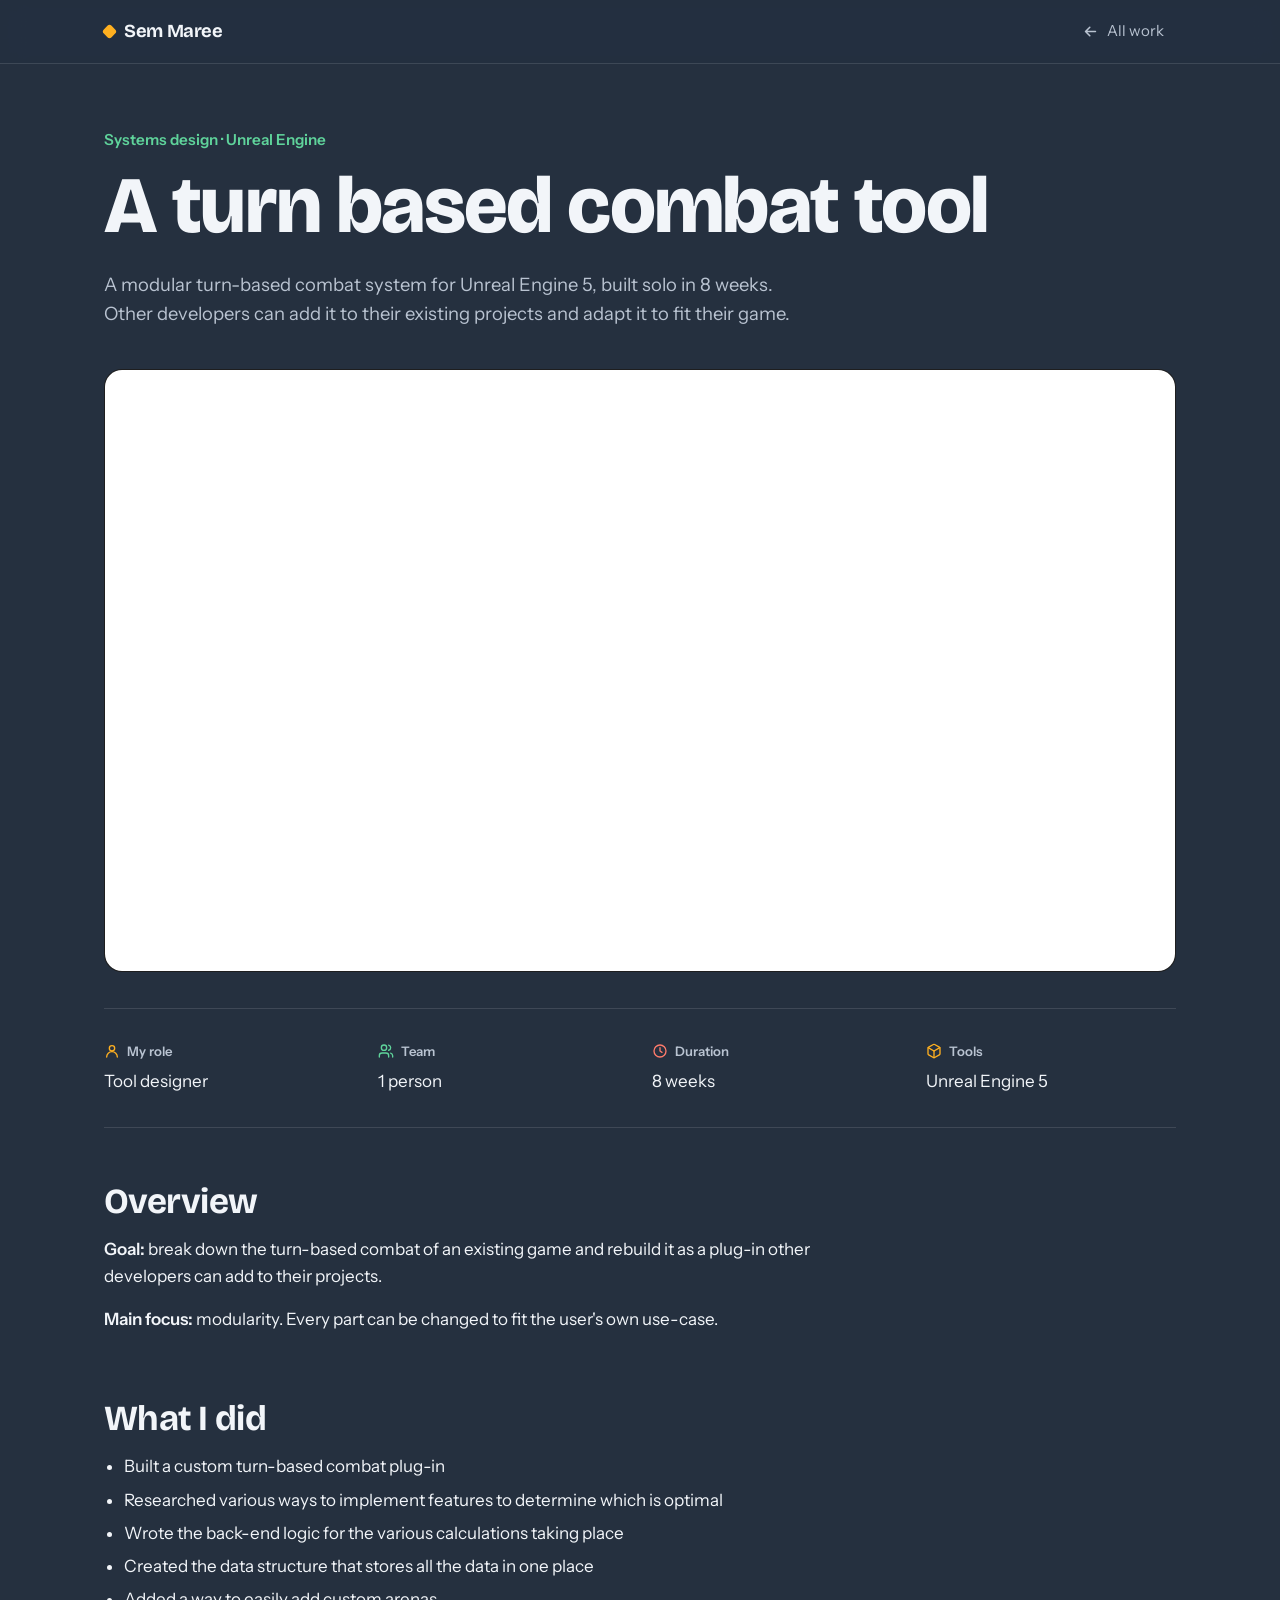
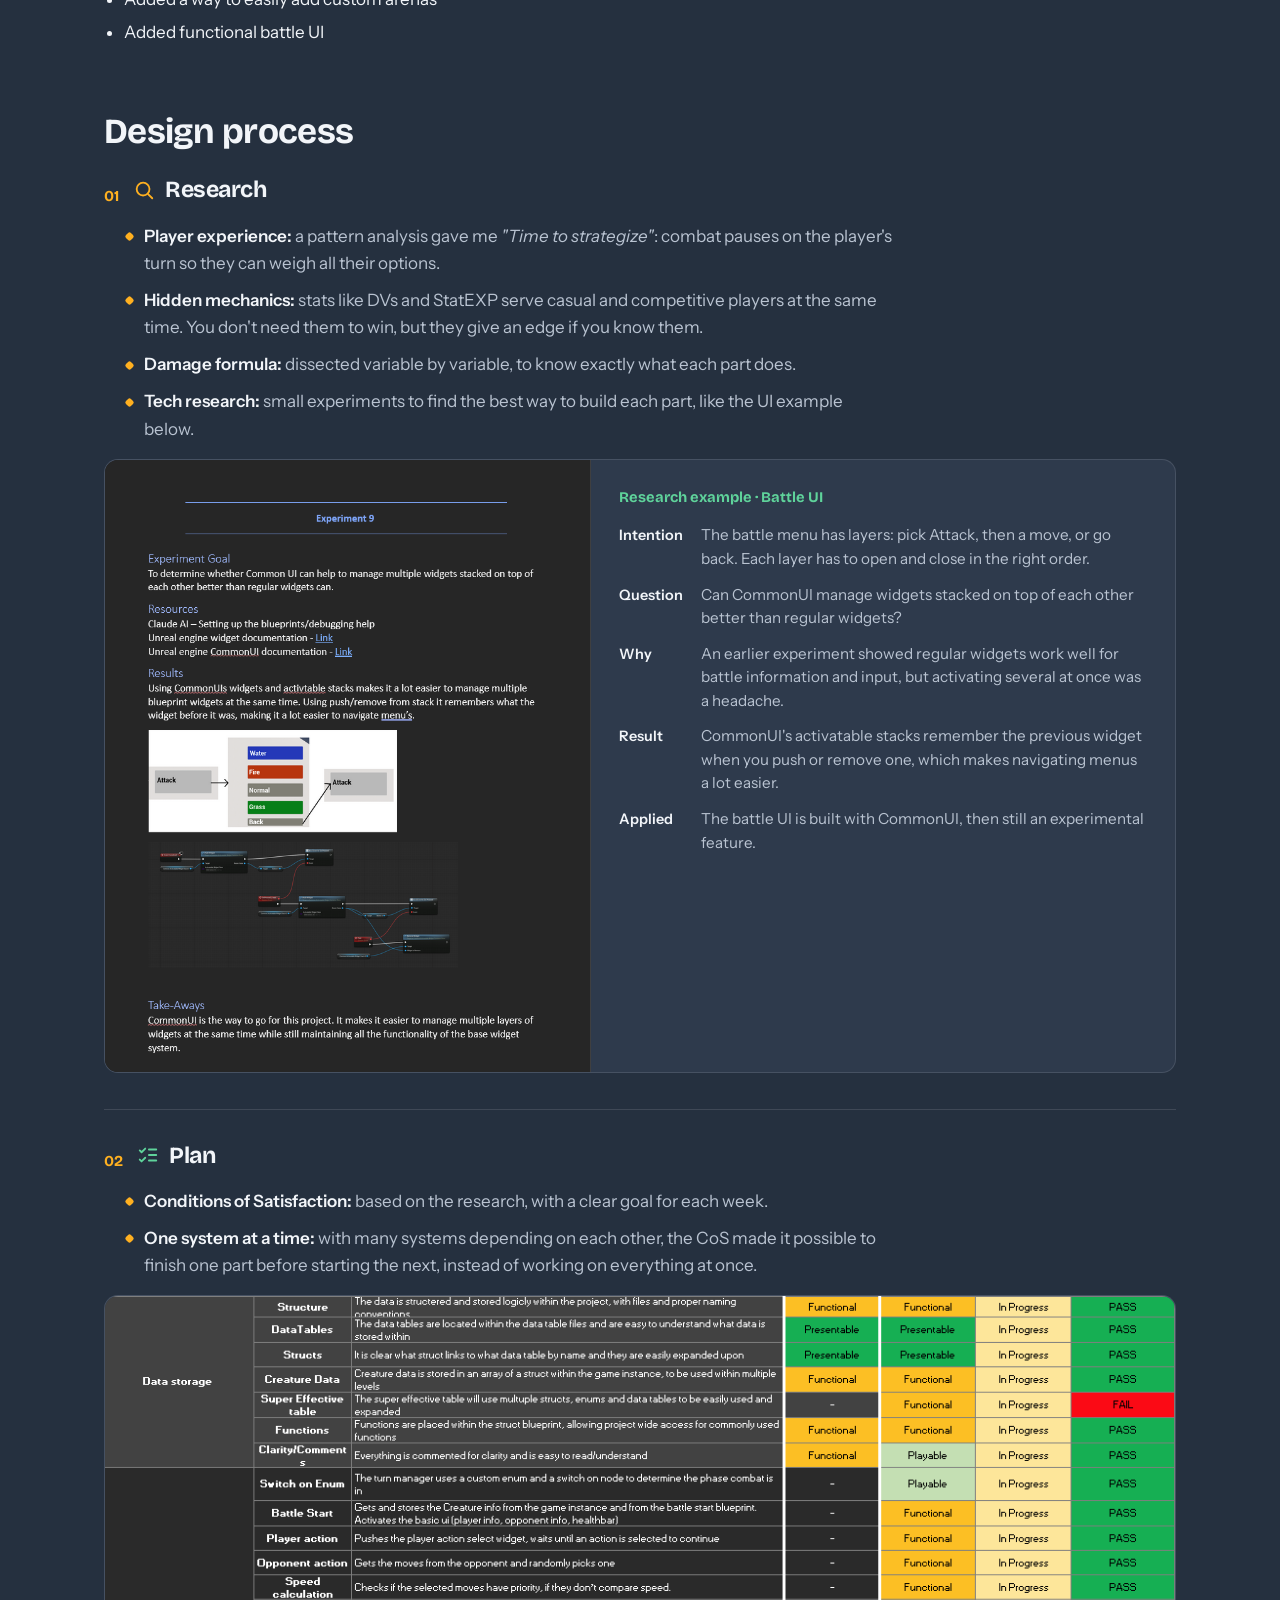
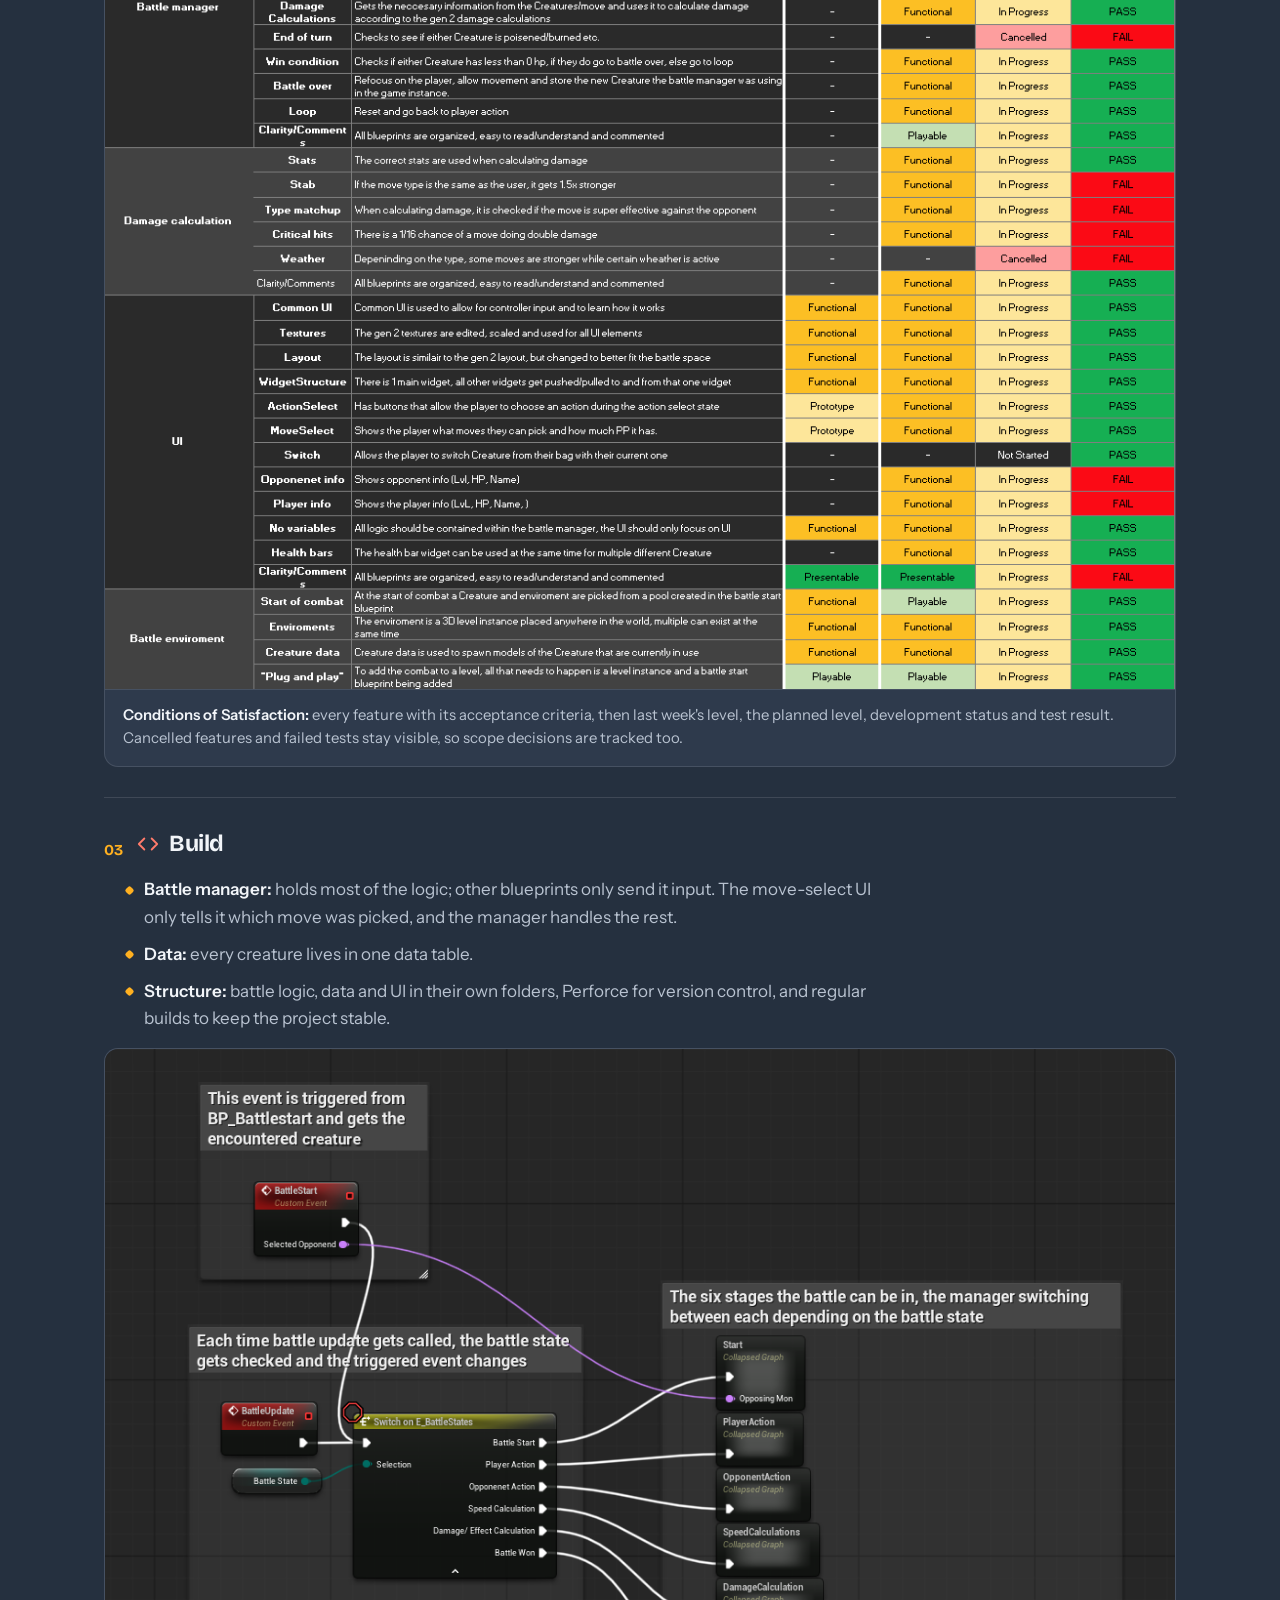
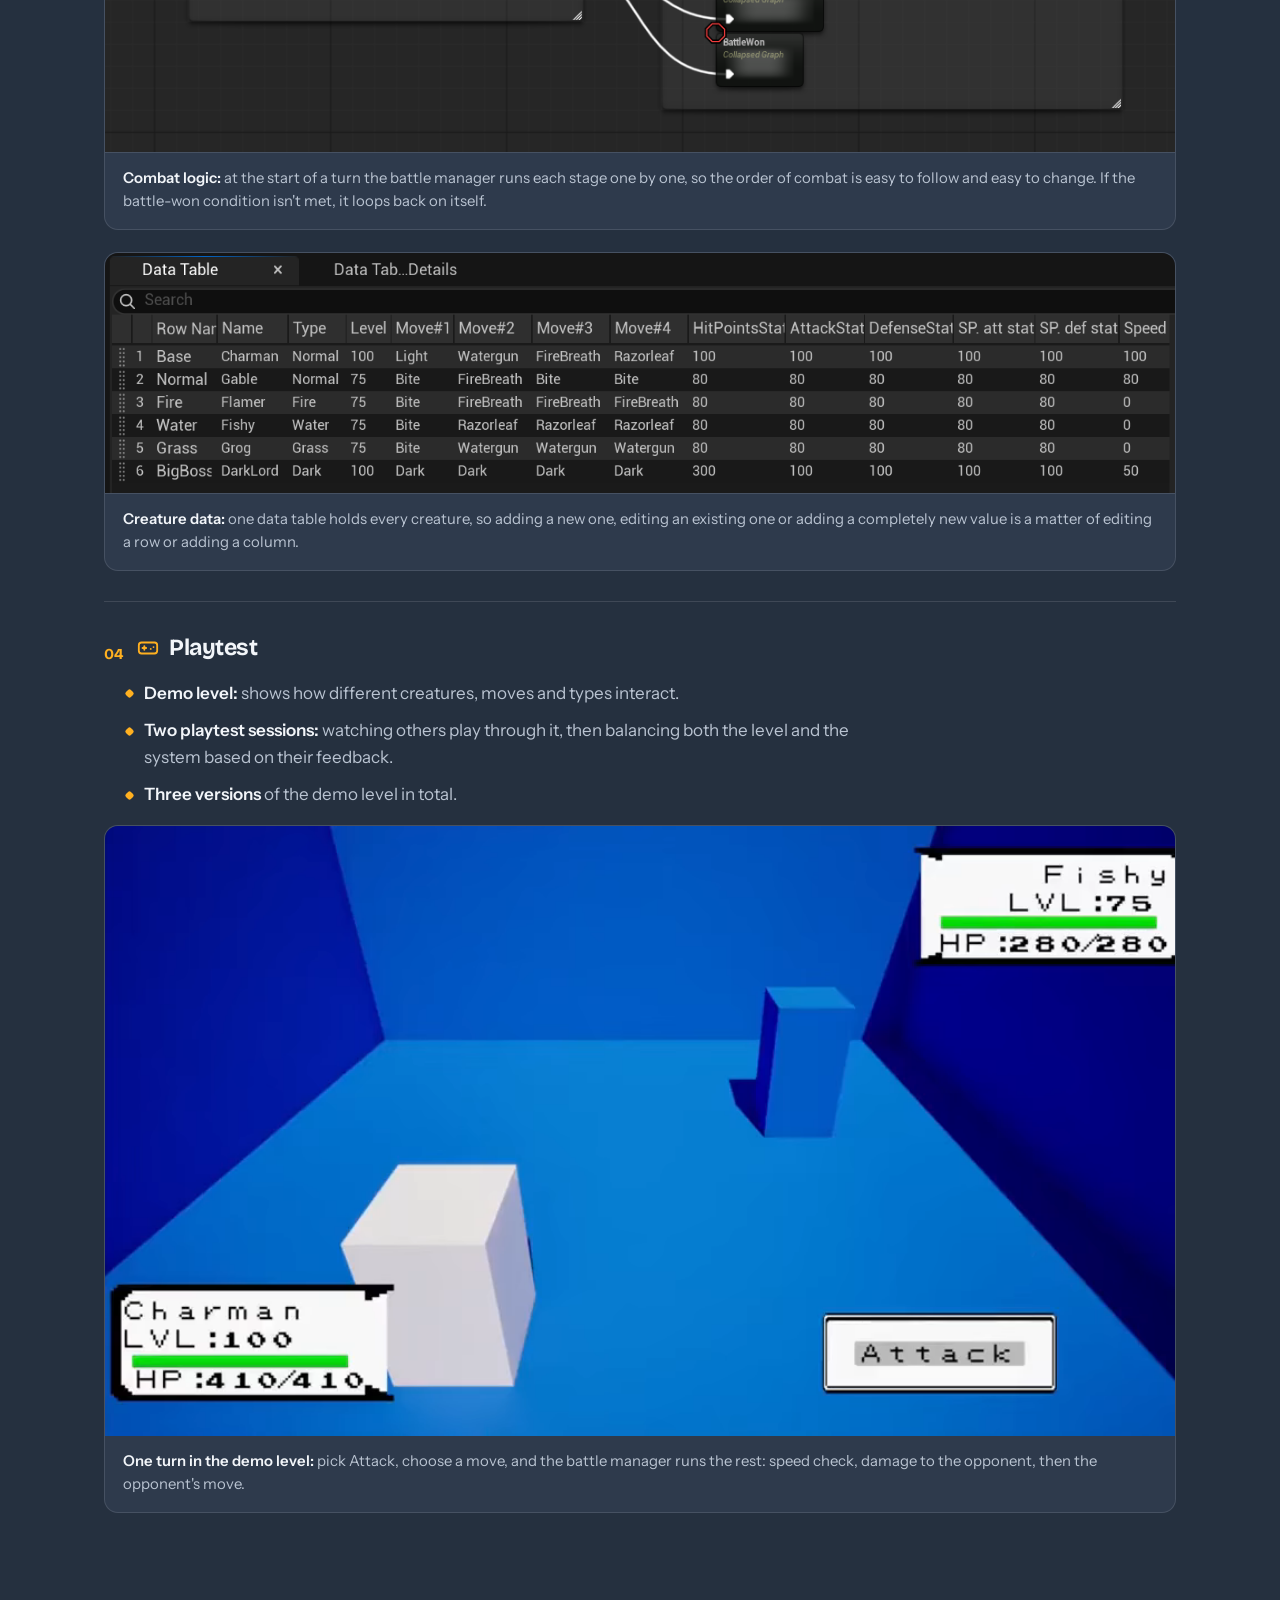
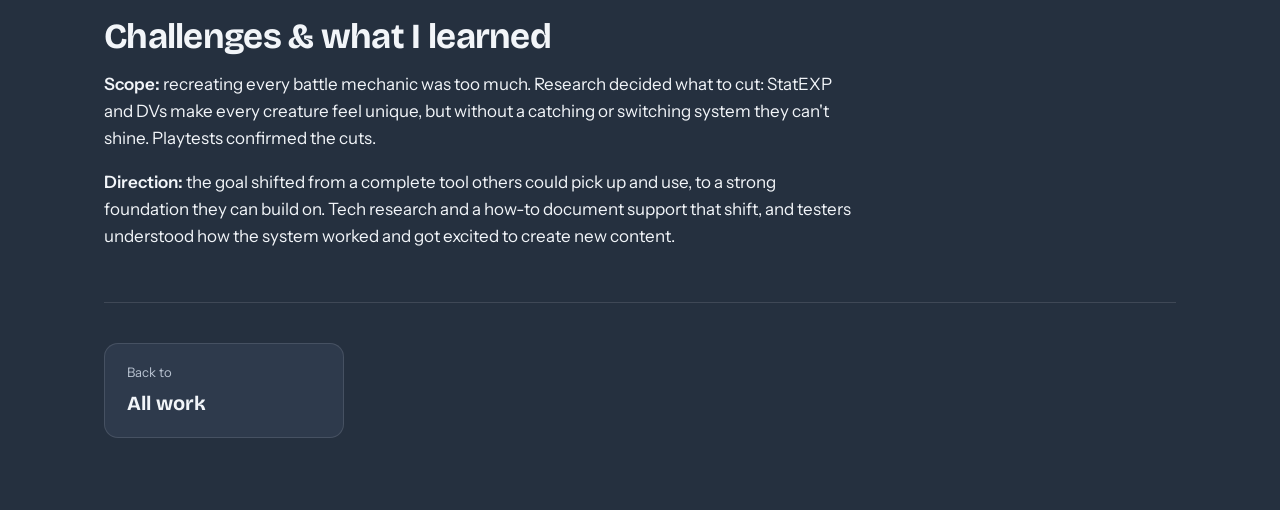
==== commit 3b0d77f3: "Quick wins: hide template project 2, battle-turn clip in Playtest, importance-first About Co-Authore" ====
--- a/projects/project-1.html
+++ b/projects/project-1.html
@@ -142,6 +142,13 @@
           <li><strong>Two playtest sessions:</strong> watching others play through it, then balancing both the level and the system based on their feedback.</li>
           <li><strong>Three versions</strong> of the demo level in total.</li>
         </ul>
+        <figure class="p-figure">
+          <video autoplay muted loop playsinline preload="metadata" poster="../images/combat-tool-battle-turn.webp" aria-label="One battle turn in the demo level: picking Attack, choosing a move, then both creatures taking damage">
+            <source src="../images/combat-tool-battle-turn.mp4" type="video/mp4">
+            <source src="../images/combat-tool-battle-turn.webm" type="video/webm">
+          </video>
+          <figcaption><strong>One turn in the demo level:</strong> pick Attack, choose a move, and the battle manager runs the rest: speed check, damage to the opponent, then the opponent's move.</figcaption>
+        </figure>
       </div>
     </section>
   </div>
@@ -155,11 +162,16 @@
 
   <div class="next">
     <a href="../index.html#work"><small>Back to</small><strong>All work</strong></a>
-    <a href="project-2.html" style="text-align:right"><small>Next project</small><strong>Project title 2</strong></a>
   </div>
 
 </main>
 
 
+<script>
+  /* looping clips: show the still image instead for visitors who prefer reduced motion */
+  if(window.matchMedia('(prefers-reduced-motion: reduce)').matches){
+    document.querySelectorAll('video[autoplay]').forEach(function(v){ v.removeAttribute('autoplay'); v.pause(); });
+  }
+</script>
 </body>
 </html>
--- a/style.css
+++ b/style.css
@@ -1,17 +1,17 @@
 /* ---------- Theme tokens (one dark theme) ---------- */
 :root{
-  --ink:#121110;
-  --surface:#1b1917;
-  --surface-2:#24211e;
-  --text:#f2eee8;
-  --muted:#a8a097;
-  --line:rgba(242,238,232,.11);
-  --line-strong:rgba(242,238,232,.22);
-  --accent:#f08a3c;
-  --accent-2:#e3c08f;
-  --accent-ink:#121110;
-  --dot:rgba(240,138,60,.55);
-  --dot-dim:rgba(242,238,232,.10);
+  /* Soft Slate: blue-grey dark with three accents */
+  --ink:#25303f;
+  --surface:#2e3a4c;
+  --surface-2:#38465b;
+  --text:#f2f5f9;
+  --muted:#b9c3d1;
+  --line:rgba(242,245,249,.12);
+  --line-strong:rgba(242,245,249,.24);
+  --accent:#ffb020;
+  --accent-2:#5fd39b;
+  --accent-3:#ff7b6b;
+  --accent-ink:#1d2531;
 
   --font-display:"Bricolage Grotesque",system-ui,sans-serif;
   --font-body:"Instrument Sans",system-ui,sans-serif;
@@ -48,6 +48,10 @@
 /* ---------- Icons (inline SVG, stroke style) ---------- */
 .ico{width:18px;height:18px;flex:none;fill:none;stroke:var(--accent);stroke-width:2;stroke-linecap:round;stroke-linejoin:round}
 
+/* three accents in turn: icons in a row of facts, steps and tiles each get their own colour */
+.fact:nth-child(3n+2) .ico,.p-meta>div:nth-child(3n+2) .ico,.p-step:nth-of-type(3n+2) h3 .ico,.looking li:nth-child(3n+2) .ico{stroke:var(--accent-2)}
+.fact:nth-child(3n+3) .ico,.p-meta>div:nth-child(3n+3) .ico,.p-step:nth-of-type(3n+3) h3 .ico,.looking li:nth-child(3n+3) .ico{stroke:var(--accent-3)}
+
 /* ---------- Nav ---------- */
 .nav{
   position:sticky;top:env(safe-area-inset-top,0px);z-index:50;
@@ -72,7 +76,13 @@
 
 /* ---------- Hero ---------- */
 .hero{position:relative;min-height:calc(100svh - var(--nav-h));display:flex;align-items:center;overflow:hidden}
-#grid{position:absolute;inset:0;width:100%;height:100%;z-index:0;opacity:.9}
+.hero-bg{position:absolute;inset:0;width:100%;height:100%;object-fit:cover;z-index:0;filter:brightness(.85) saturate(.95)}
+.hero-shade{position:absolute;inset:0;z-index:0;background:
+  linear-gradient(90deg,color-mix(in srgb,var(--ink) 95%,transparent) 0%,color-mix(in srgb,var(--ink) 86%,transparent) 40%,color-mix(in srgb,var(--ink) 35%,transparent) 70%,color-mix(in srgb,var(--ink) 10%,transparent) 100%),
+  linear-gradient(0deg,var(--ink) 0%,transparent 22%)}
+.hero .btn-ghost{background:color-mix(in srgb,var(--ink) 70%,transparent);-webkit-backdrop-filter:blur(6px);backdrop-filter:blur(6px)}
+.hero-credit{position:absolute;z-index:1;right:24px;bottom:22px;font-size:.84rem;color:var(--muted);background:color-mix(in srgb,var(--ink) 60%,transparent);padding:6px 12px;border-radius:8px;border:1px solid var(--line)}
+.hero-credit:hover{color:var(--accent);border-color:var(--accent)}
 .hero .wrap{position:relative;z-index:1;padding-top:48px;padding-bottom:64px}
 .hero-avail{
   display:inline-flex;align-items:center;gap:9px;font-size:.86rem;color:var(--muted);
@@ -81,16 +91,9 @@
 }
 .hero-avail .pulse{width:8px;height:8px;border-radius:50%;background:#37c26a;box-shadow:0 0 0 0 rgba(55,194,106,.5);animation:pulse 2.4s infinite}
 @keyframes pulse{0%{box-shadow:0 0 0 0 rgba(55,194,106,.5)}70%{box-shadow:0 0 0 7px rgba(55,194,106,0)}100%{box-shadow:0 0 0 0 rgba(55,194,106,0)}}
-.hero-grid{display:grid;grid-template-columns:minmax(0,1fr) minmax(0,1.15fr);gap:56px;align-items:center}
-.hero h1{font-size:clamp(2.3rem,4.6vw,3.7rem);font-weight:800;line-height:1.05}
+.hero h1{font-size:clamp(2.4rem,6vw,4.6rem);font-weight:800;line-height:1.04;max-width:14ch;text-shadow:0 2px 24px rgba(0,0,0,.45)}
 .hero h1 em{font-style:normal;color:var(--accent)}
-.hero-sub{max-width:46ch;color:var(--muted);font-size:1.1rem;margin:22px 0 32px}
-.hero-video{margin:0}
-.hero-video .frame{aspect-ratio:16/9;border-radius:16px;overflow:hidden;border:1px solid var(--line-strong);background:#000;box-shadow:0 24px 60px -24px rgba(0,0,0,.7)}
-.hero-video iframe{width:100%;height:100%;border:0;display:block}
-.hero-video figcaption{margin-top:12px;font-size:.88rem;color:var(--muted)}
-.hero-video figcaption a{color:var(--text);border-bottom:1px solid var(--line-strong)}
-.hero-video figcaption a:hover{color:var(--accent);border-color:var(--accent)}
+.hero-sub{max-width:46ch;color:var(--muted);font-size:1.12rem;margin:22px 0 32px}
 .cta-row{display:flex;flex-wrap:wrap;gap:14px}
 .btn{
   display:inline-flex;align-items:center;gap:9px;font-family:var(--font-body);font-weight:600;font-size:1rem;
@@ -127,7 +130,7 @@
 .facts{display:grid;grid-template-columns:1fr 1fr;gap:22px 40px;margin-top:34px;padding-top:30px;border-top:1px solid var(--line)}
 .fact h4{font-family:var(--font-body);font-weight:600;font-size:.82rem;color:var(--muted);margin:0 0 10px;text-transform:none;letter-spacing:0;display:flex;align-items:center;gap:8px}
 .fact ul{list-style:none;margin:0;padding:0;display:flex;flex-wrap:wrap;gap:8px}
-.fact li{font-size:.9rem;background:var(--surface);border:1px solid var(--line);padding:5px 11px;border-radius:8px}
+.fact li{font-size:.9rem;background:color-mix(in srgb,var(--accent-3) 8%,var(--surface));border:1px solid color-mix(in srgb,var(--accent-3) 22%,transparent);padding:5px 11px;border-radius:8px}
 .fact .single{font-size:1rem;color:var(--text)}
 
 /* ---------- Projects ---------- */
@@ -137,6 +140,12 @@
   background:var(--surface);transition:border-color .2s,transform .2s;
 }
 .card:hover{border-color:var(--line-strong);transform:translateY(-3px)}
+/* one project: wide card, image left, text right */
+.card:only-child{grid-column:1/-1;flex-direction:row}
+.card:only-child .thumb{flex:0 0 56%}
+.card:only-child .card-body{justify-content:center;padding:30px 32px}
+.card:only-child h3{font-size:1.7rem}
+.card:only-child p{font-size:1.02rem}
 .card:hover .thumb .go{opacity:1;transform:translate(0,0)}
 .thumb{position:relative;aspect-ratio:16/9;overflow:hidden}
 .thumb img{position:absolute;inset:0;width:100%;height:100%;object-fit:cover;display:block}
@@ -146,21 +155,21 @@
   opacity:0;transform:translate(6px,6px);transition:opacity .22s,transform .22s;
 }
 .thumb .go svg{width:18px;height:18px}
-/* placeholder thumbnail for projects without an image yet */
-.t2{background-color:var(--surface-2);background-image:radial-gradient(color-mix(in srgb,var(--accent) 45%,transparent) 1.3px,transparent 1.5px);background-size:18px 18px}
 .card-body{padding:22px 22px 24px;display:flex;flex-direction:column;gap:11px;flex:1}
 .card-role{font-size:.82rem;color:var(--accent-2);font-weight:600}
 .card h3{font-size:1.4rem}
 .card p{margin:0;color:var(--muted);font-size:.97rem}
 .tags{display:flex;flex-wrap:wrap;gap:7px;margin-top:auto;padding-top:6px}
-.tag{font-size:.78rem;color:var(--muted);border:1px solid var(--line);padding:3px 9px;border-radius:6px}
+.tag{font-size:.78rem;font-weight:600;color:var(--accent-2);background:color-mix(in srgb,var(--accent-2) 13%,transparent);padding:3px 9px;border-radius:6px}
 
 /* ---------- Contact ---------- */
 .contact{text-align:center}
 .contact h2{font-size:clamp(2.2rem,6.5vw,4rem);margin:14px auto 34px}
 .looking{list-style:none;margin:0 auto 36px;padding:0;display:flex;flex-wrap:wrap;justify-content:center;gap:14px}
-.looking li{display:flex;align-items:center;gap:12px;text-align:left;background:var(--surface);border:1px solid var(--line);border-radius:14px;padding:14px 20px 14px 16px;min-width:200px}
+.looking li{display:flex;align-items:center;gap:12px;text-align:left;background:var(--surface);border:1px solid var(--line);border-radius:14px;padding:14px 20px 14px 16px;min-width:200px;border-top:3px solid var(--accent)}
 .looking .ico{width:24px;height:24px}
+.looking li:nth-child(2){border-top-color:var(--accent-2)}
+.looking li:nth-child(3){border-top-color:var(--accent-3)}
 .looking small{display:block;color:var(--muted);font-size:.78rem;font-weight:600;margin-bottom:1px}
 .looking span{font-family:var(--font-display);font-weight:700;font-size:1.15rem;line-height:1.2}
 .looking span small{font-family:var(--font-body)}
@@ -179,10 +188,14 @@
 
 /* ---------- Responsive ---------- */
 @media (max-width:820px){
-  .hero-grid{grid-template-columns:1fr;gap:36px}
-  .about-grid{grid-template-columns:1fr;gap:34px}
+  .hero-shade{background:linear-gradient(0deg,var(--ink) 0%,color-mix(in srgb,var(--ink) 86%,transparent) 30%,color-mix(in srgb,var(--ink) 72%,transparent) 100%)}
+  .hero-credit{left:24px;right:auto}
+    .about-grid{grid-template-columns:1fr;gap:34px}
   .portrait{max-width:280px}
   .work-grid{grid-template-columns:1fr}
+  .card:only-child{flex-direction:column}
+  .card:only-child .thumb{flex:none}
+  .card:only-child .card-body{padding:22px 22px 24px}
   .nav-links{display:none}
   .nav-links.open{
     display:flex;flex-direction:column;position:absolute;top:calc(var(--nav-h) + env(safe-area-inset-top,0px));left:0;right:0;
@@ -247,7 +260,7 @@
 /* image + caption inside a step */
 .p-figure{margin:0 0 22px;border:1px solid var(--line);border-radius:14px;overflow:hidden;background:var(--surface)}
 .p-figure a{display:block;background:var(--surface-2)}
-.p-figure img{width:100%;height:auto;display:block}
+.p-figure img,.p-figure video{width:100%;height:auto;display:block}
 .p-figure figcaption{padding:14px 18px 16px;color:var(--muted);font-size:.93rem;line-height:1.55;border-top:1px solid var(--line)}
 .p-figure figcaption strong{color:var(--text)}
 @media (max-width:760px){
@@ -256,11 +269,6 @@
   .research dl{grid-template-columns:1fr;gap:4px}
   .research dd{margin-bottom:10px}
 }
-/* screenshot placeholders (template pages) */
-.gallery{display:grid;grid-template-columns:repeat(2,1fr);gap:18px;margin:4px 0 56px}
-.shot{aspect-ratio:16/10;border-radius:14px;border:1px dashed var(--line-strong);background:var(--surface);display:grid;place-items:center;color:var(--muted);font-size:.88rem}
-.shot.wide{grid-column:1/-1;aspect-ratio:16/7}
-@media (max-width:760px){.gallery{grid-template-columns:1fr}}
 .p-actions{display:flex;flex-wrap:wrap;gap:14px;margin-top:8px}
 .next{display:flex;justify-content:space-between;align-items:center;gap:20px;flex-wrap:wrap;padding:40px 0 72px;border-top:1px solid var(--line)}
 .next a{display:block;border:1px solid var(--line);background:var(--surface);border-radius:14px;padding:18px 22px;transition:border-color .18s;min-width:240px}
